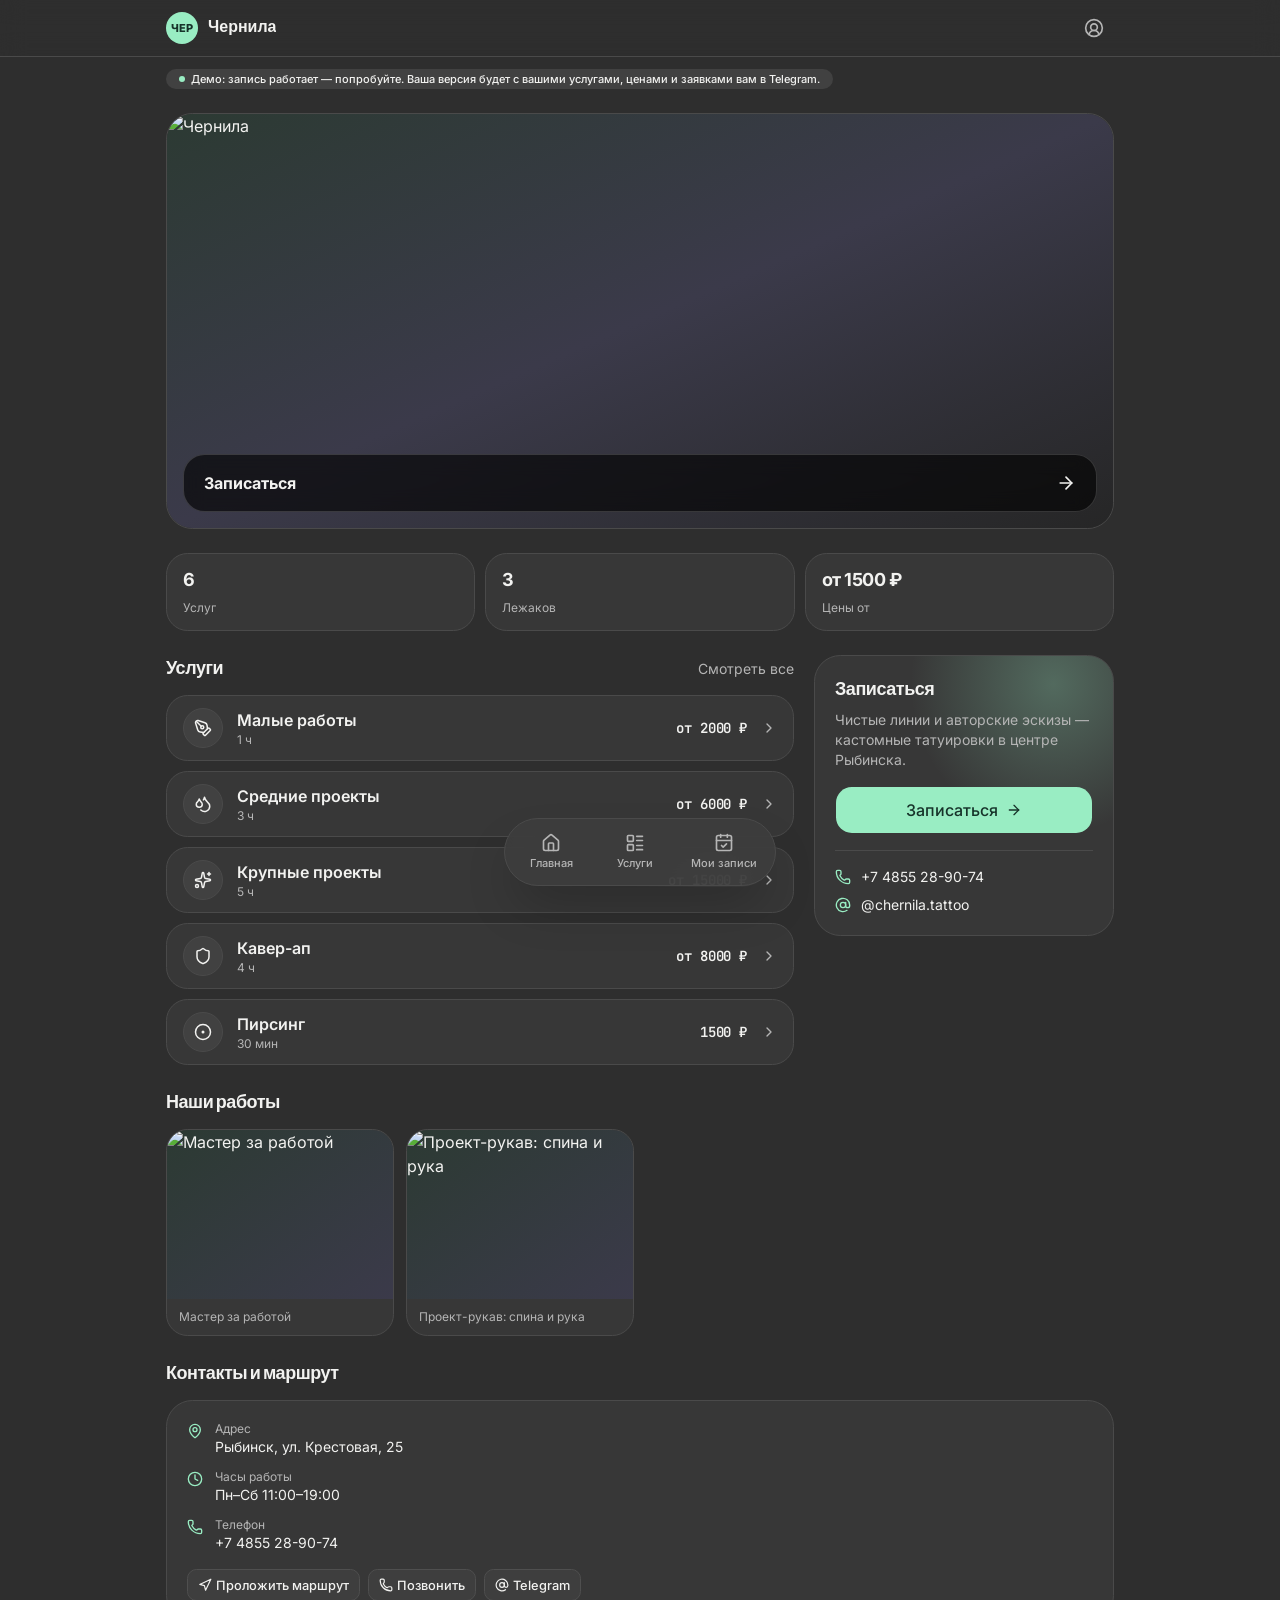
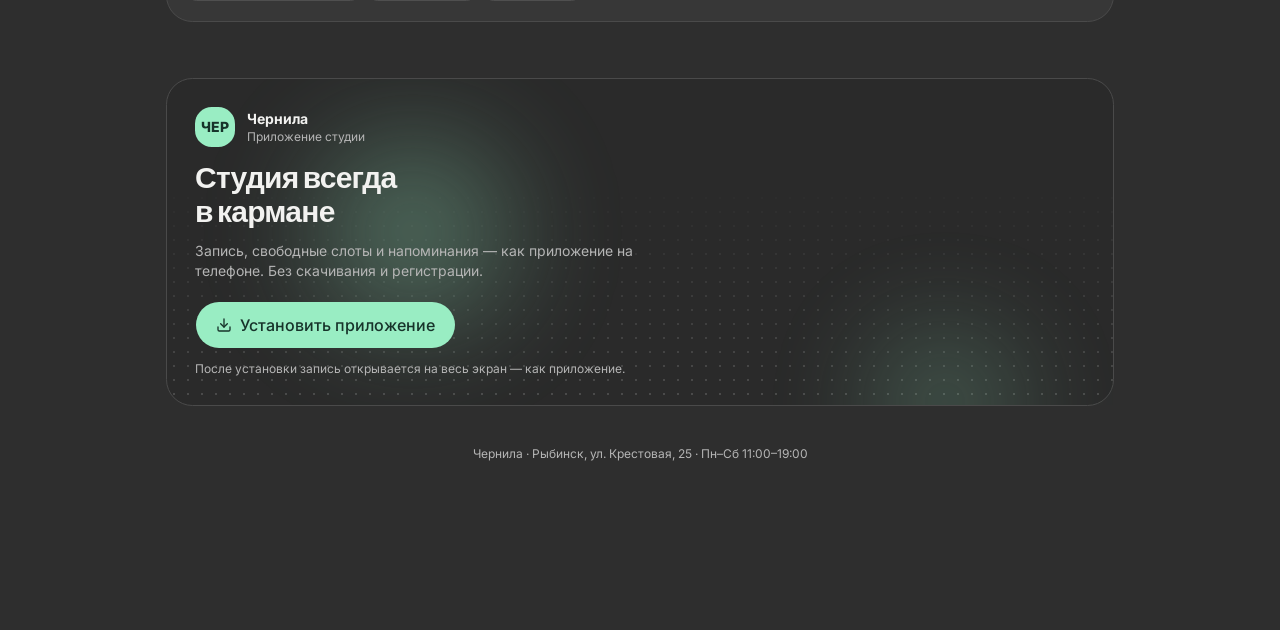
==== index.html @ a7004056 "og: превью ссылки в Telegram" ====
<!doctype html>
<html lang="ru" class="dark">
  <head>
    <meta charset="UTF-8" />
    <meta name="viewport" content="width=device-width, initial-scale=1.0, viewport-fit=cover" />
    <meta name="theme-color" content="#2e2e2e" />
    <meta name="description" content="Онлайн-запись в тату-студию «Чернила» — услуги, цены и свободные слоты прямо с телефона." />
    <title>Тату-студия «Чернила» — Рыбинск · Онлайн-запись</title>
    <meta property="og:type" content="website" />
    <meta property="og:site_name" content="Чернила — тату-студия" />
    <meta property="og:title" content="Чернила — тату-студия в Рыбинске" />
    <meta property="og:description" content="Онлайн-запись прямо с телефона: услуги, цены и свободные слоты." />
    <meta property="og:image" content="https://biber78788-byte.github.io/demo-chernila/og.jpg" />
    <meta property="og:image:width" content="1200" />
    <meta property="og:image:height" content="630" />
    <meta property="og:url" content="https://biber78788-byte.github.io/demo-chernila/" />
    <meta name="twitter:card" content="summary_large_image" />

    <link rel="icon" type="image/png" href="./icon-512.png" />
    <link rel="apple-touch-icon" href="./icon-512.png" />
    <link rel="preconnect" href="https://fonts.googleapis.com" />
    <link rel="preconnect" href="https://fonts.gstatic.com" crossorigin />
    <link
      href="https://fonts.googleapis.com/css2?family=Inter:wght@400;500;600;700;800&family=JetBrains+Mono:wght@500;600&display=swap"
      rel="stylesheet"
    />
    <script type="module" crossorigin src="./assets/index-Bdhyyqe6.js"></script>
    <link rel="stylesheet" crossorigin href="./assets/index-CL0KjrRQ.css">
  <link rel="manifest" href="./manifest.webmanifest"></head>
  <body>
    <div id="root"></div>
  </body>
</html>
---- assets/index-CL0KjrRQ.css ----
@layer properties{@supports (((-webkit-hyphens:none)) and (not (margin-trim:inline))) or ((-moz-orient:inline) and (not (color:rgb(from red r g b)))){:root,:host{--shimmer-angle:20deg}*,:before,:after,::backdrop{--tw-translate-x:0;--tw-translate-y:0;--tw-translate-z:0;--tw-rotate-x:initial;--tw-rotate-y:initial;--tw-rotate-z:initial;--tw-skew-x:initial;--tw-skew-y:initial;--tw-border-style:solid;--tw-gradient-position:initial;--tw-gradient-from:#0000;--tw-gradient-via:#0000;--tw-gradient-to:#0000;--tw-gradient-stops:initial;--tw-gradient-via-stops:initial;--tw-gradient-from-position:0%;--tw-gradient-via-position:50%;--tw-gradient-to-position:100%;--tw-leading:initial;--tw-font-weight:initial;--tw-tracking:initial;--tw-shadow:0 0 #0000;--tw-shadow-color:initial;--tw-shadow-alpha:100%;--tw-inset-shadow:0 0 #0000;--tw-inset-shadow-color:initial;--tw-inset-shadow-alpha:100%;--tw-ring-color:initial;--tw-ring-shadow:0 0 #0000;--tw-inset-ring-color:initial;--tw-inset-ring-shadow:0 0 #0000;--tw-ring-inset:initial;--tw-ring-offset-width:0px;--tw-ring-offset-color:#fff;--tw-ring-offset-shadow:0 0 #0000;--tw-outline-style:solid;--tw-backdrop-blur:initial;--tw-backdrop-brightness:initial;--tw-backdrop-contrast:initial;--tw-backdrop-grayscale:initial;--tw-backdrop-hue-rotate:initial;--tw-backdrop-invert:initial;--tw-backdrop-opacity:initial;--tw-backdrop-saturate:initial;--tw-backdrop-sepia:initial;--tw-duration:initial;--tw-ease:initial;--tw-content:"";--tw-blur:initial;--tw-brightness:initial;--tw-contrast:initial;--tw-grayscale:initial;--tw-hue-rotate:initial;--tw-invert:initial;--tw-opacity:initial;--tw-saturate:initial;--tw-sepia:initial;--tw-drop-shadow:initial;--tw-drop-shadow-color:initial;--tw-drop-shadow-alpha:100%;--tw-drop-shadow-size:initial;--tw-animation-delay:0s;--tw-animation-direction:normal;--tw-animation-duration:initial;--tw-animation-fill-mode:none;--tw-animation-iteration-count:1;--tw-enter-blur:0;--tw-enter-opacity:1;--tw-enter-rotate:0;--tw-enter-scale:1;--tw-enter-translate-x:0;--tw-enter-translate-y:0;--tw-exit-blur:0;--tw-exit-opacity:1;--tw-exit-rotate:0;--tw-exit-scale:1;--tw-exit-translate-x:0;--tw-exit-translate-y:0;--scroll-fade-t:0px;--scroll-fade-b:0px;--scroll-fade-s:0px;--scroll-fade-e:0px;--scroll-fade-mask:initial;--shimmer-image:initial;--shimmer-text-fill:initial}}}@layer theme{:root,:host{--font-mono:"JetBrains Mono", ui-monospace, "Cascadia Mono", monospace;--color-emerald-400:oklch(76.5% .177 163.223);--color-emerald-500:oklch(69.6% .17 162.48);--color-black:#000;--spacing:.25rem;--container-xs:20rem;--container-sm:24rem;--text-xs:.75rem;--text-xs--line-height:calc(1 / .75);--text-sm:.875rem;--text-sm--line-height:calc(1.25 / .875);--text-base:1rem;--text-base--line-height: 1.5 ;--text-lg:1.125rem;--text-lg--line-height:calc(1.75 / 1.125);--text-2xl:1.5rem;--text-2xl--line-height:calc(2 / 1.5);--text-3xl:1.875rem;--text-3xl--line-height: 1.2 ;--font-weight-medium:500;--font-weight-semibold:600;--font-weight-bold:700;--font-weight-extrabold:800;--tracking-tight:-.025em;--leading-snug:1.375;--radius-md:calc(var(--radius) * .8);--animate-spin:spin 1s linear infinite;--animate-pulse:pulse 2s cubic-bezier(.4, 0, .6, 1) infinite;--blur-xs:4px;--blur-md:12px;--blur-xl:24px;--default-transition-duration:.15s;--default-transition-timing-function:cubic-bezier(.4, 0, .2, 1);--default-font-family:"Inter Variable", ui-sans-serif, system-ui, -apple-system, sans-serif;--default-mono-font-family:"JetBrains Mono", ui-monospace, "Cascadia Mono", monospace;--color-popover:var(--popover)}}@layer base{*,:after,:before,::backdrop{box-sizing:border-box;border:0 solid;margin:0;padding:0}::file-selector-button{box-sizing:border-box;border:0 solid;margin:0;padding:0}html,:host{-webkit-text-size-adjust:100%;tab-size:4;line-height:1.5;font-family:var(--default-font-family,-apple-system, BlinkMacSystemFont, "Segoe UI", Roboto, "Helvetica Neue", "Noto Sans", Arial, sans-serif, "Apple Color Emoji", "Segoe UI Emoji", "Segoe UI Symbol", "Noto Color Emoji");font-feature-settings:var(--default-font-feature-settings,normal);font-variation-settings:var(--default-font-variation-settings,normal);-webkit-tap-highlight-color:transparent}hr{height:0;color:inherit;border-top-width:1px}abbr:where([title]){-webkit-text-decoration:underline dotted;text-decoration:underline dotted}h1,h2,h3,h4,h5,h6{font-size:inherit;font-weight:inherit}a{color:inherit;-webkit-text-decoration:inherit;text-decoration:inherit}b,strong{font-weight:bolder}code,kbd,samp,pre{font-family:var(--default-mono-font-family,ui-monospace, SFMono-Regular, Menlo, Monaco, Consolas, "Liberation Mono", "Courier New", monospace);font-feature-settings:var(--default-mono-font-feature-settings,normal);font-variation-settings:var(--default-mono-font-variation-settings,normal);font-size:1em}small{font-size:80%}sub,sup{vertical-align:baseline;font-size:75%;line-height:0;position:relative}sub{bottom:-.25em}sup{top:-.5em}table{text-indent:0;border-color:inherit;border-collapse:collapse}:-moz-focusring:where(:not(iframe)){outline:auto}progress{vertical-align:baseline}summary{display:list-item}ol,ul,menu{list-style:none}img,svg,video,canvas,audio,iframe,embed,object{vertical-align:middle;display:block}img,video{max-width:100%;height:auto}button,input,select,optgroup,textarea{font:inherit;font-feature-settings:inherit;font-variation-settings:inherit;letter-spacing:inherit;color:inherit;opacity:1;background-color:#0000;border-radius:0}::file-selector-button{font:inherit;font-feature-settings:inherit;font-variation-settings:inherit;letter-spacing:inherit;color:inherit;opacity:1;background-color:#0000;border-radius:0}:where(select:is([multiple],[size])) optgroup{font-weight:bolder}:where(select:is([multiple],[size])) optgroup option{padding-inline-start:20px}::file-selector-button{margin-inline-end:4px}::placeholder{opacity:1}@supports (not ((-webkit-appearance:-apple-pay-button))) or (contain-intrinsic-size:1px){::placeholder{color:currentColor}@supports (color:color-mix(in lab,red,red)){::placeholder{color:color-mix(in oklab,currentcolor 50%,transparent)}}}textarea{resize:vertical}::-webkit-search-decoration{-webkit-appearance:none}::-webkit-date-and-time-value{min-height:1lh;text-align:inherit}::-webkit-datetime-edit{display:inline-flex}::-webkit-datetime-edit-fields-wrapper{padding:0}::-webkit-datetime-edit{padding-block:0}::-webkit-datetime-edit-year-field{padding-block:0}::-webkit-datetime-edit-month-field{padding-block:0}::-webkit-datetime-edit-day-field{padding-block:0}::-webkit-datetime-edit-hour-field{padding-block:0}::-webkit-datetime-edit-minute-field{padding-block:0}::-webkit-datetime-edit-second-field{padding-block:0}::-webkit-datetime-edit-millisecond-field{padding-block:0}::-webkit-datetime-edit-meridiem-field{padding-block:0}::-webkit-calendar-picker-indicator{line-height:1}:-moz-ui-invalid{box-shadow:none}button,input:where([type=button],[type=reset],[type=submit]){appearance:button}::file-selector-button{appearance:button}::-webkit-inner-spin-button{height:auto}::-webkit-outer-spin-button{height:auto}[hidden]:where(:not([hidden=until-found])){display:none!important}*{border-color:var(--border);outline-color:var(--ring)}@supports (color:color-mix(in lab,red,red)){*{outline-color:color-mix(in oklab,var(--ring) 50%,transparent)}}html{color-scheme:dark;scroll-behavior:smooth;font-family:Inter Variable,ui-sans-serif,system-ui,-apple-system,sans-serif}body{background-color:var(--background);color:var(--foreground);-webkit-font-smoothing:antialiased;-moz-osx-font-smoothing:grayscale}h1,h2,h3{font-family:Bebas Neue,Arial Narrow,sans-serif}::selection{background:var(--primary)}@supports (color:color-mix(in lab,red,red)){::selection{background:color-mix(in oklab,var(--primary) 45%,transparent)}}}@layer components;@layer utilities{.\@container\/card-header{container:card-header/inline-size}.pointer-events-auto{pointer-events:auto}.pointer-events-none{pointer-events:none}.sr-only{clip-path:inset(50%);white-space:nowrap;border-width:0;width:1px;height:1px;margin:-1px;padding:0;position:absolute;overflow:hidden}.absolute{position:absolute}.fixed{position:fixed}.relative{position:relative}.sticky{position:sticky}.inset-0{inset:0}.inset-x-0{inset-inline:0}.inset-x-4{inset-inline:calc(var(--spacing) * 4)}.top-0{top:0}.top-1\/2{top:50%}.top-2{top:calc(var(--spacing) * 2)}.right-2{right:calc(var(--spacing) * 2)}.bottom-0{bottom:0}.bottom-4{bottom:calc(var(--spacing) * 4)}.left-1\/2{left:50%}.isolate{isolation:isolate}.z-10{z-index:10}.z-40{z-index:40}.z-50{z-index:50}.col-span-2{grid-column:span 2/span 2}.col-start-2{grid-column-start:2}.row-span-2{grid-row:span 2/span 2}.row-start-1{grid-row-start:1}.m-\(--drawer-inset\,0px\){margin:var(--drawer-inset,0px)}.-mx-1{margin-inline:calc(var(--spacing) * -1)}.-mx-4{margin-inline:calc(var(--spacing) * -4)}.mx-auto{margin-inline:auto}.my-1{margin-block:var(--spacing)}.mt-0\.5{margin-top:calc(var(--spacing) * .5)}.mt-1{margin-top:var(--spacing)}.mt-1\.5{margin-top:calc(var(--spacing) * 1.5)}.mt-2{margin-top:calc(var(--spacing) * 2)}.mt-2\.5{margin-top:calc(var(--spacing) * 2.5)}.mt-3{margin-top:calc(var(--spacing) * 3)}.mt-4{margin-top:calc(var(--spacing) * 4)}.mt-5{margin-top:calc(var(--spacing) * 5)}.mt-8{margin-top:calc(var(--spacing) * 8)}.mt-auto{margin-top:auto}.-mb-4{margin-bottom:calc(var(--spacing) * -4)}.mb-3{margin-bottom:calc(var(--spacing) * 3)}.mb-4{margin-bottom:calc(var(--spacing) * 4)}.mb-5{margin-bottom:calc(var(--spacing) * 5)}.block{display:block}.flex{display:flex}.grid{display:grid}.hidden{display:none}.inline-flex{display:inline-flex}.table{display:table}.field-sizing-content{field-sizing:content}.aspect-\[4\/3\]{aspect-ratio:4/3}.aspect-\[16\/10\]{aspect-ratio:16/10}.size-1\.5{width:calc(var(--spacing) * 1.5);height:calc(var(--spacing) * 1.5)}.size-3{width:calc(var(--spacing) * 3);height:calc(var(--spacing) * 3)}.size-3\.5{width:calc(var(--spacing) * 3.5);height:calc(var(--spacing) * 3.5)}.size-4{width:calc(var(--spacing) * 4);height:calc(var(--spacing) * 4)}.size-4\.5{width:calc(var(--spacing) * 4.5);height:calc(var(--spacing) * 4.5)}.size-5{width:calc(var(--spacing) * 5);height:calc(var(--spacing) * 5)}.size-6{width:calc(var(--spacing) * 6);height:calc(var(--spacing) * 6)}.size-8{width:calc(var(--spacing) * 8);height:calc(var(--spacing) * 8)}.size-10{width:calc(var(--spacing) * 10);height:calc(var(--spacing) * 10)}.size-12{width:calc(var(--spacing) * 12);height:calc(var(--spacing) * 12)}.size-14{width:calc(var(--spacing) * 14);height:calc(var(--spacing) * 14)}.h-\(--drawer-content-height\){height:var(--drawer-content-height)}.h-1{height:var(--spacing)}.h-3\.5{height:calc(var(--spacing) * 3.5)}.h-5{height:calc(var(--spacing) * 5)}.h-6{height:calc(var(--spacing) * 6)}.h-8{height:calc(var(--spacing) * 8)}.h-10{height:calc(var(--spacing) * 10)}.h-12{height:calc(var(--spacing) * 12)}.h-14{height:calc(var(--spacing) * 14)}.h-16{height:calc(var(--spacing) * 16)}.h-24{height:calc(var(--spacing) * 24)}.h-40{height:calc(var(--spacing) * 40)}.h-\[calc\(100\%-1px\)\]{height:calc(100% - 1px)}.h-auto{height:auto}.h-px{height:1px}.max-h-\(--available-height\){max-height:var(--available-height)}.max-h-\(--drawer-content-max-height\,none\){max-height:var(--drawer-content-max-height,none)}.min-h-0{min-height:0}.min-h-16{min-height:calc(var(--spacing) * 16)}.min-h-dvh{min-height:100dvh}.w-\(--anchor-width\){width:var(--anchor-width)}.w-\(--drawer-content-width\,auto\){width:var(--drawer-content-width,auto)}.w-3\/4{width:75%}.w-28{width:calc(var(--spacing) * 28)}.w-fit{width:fit-content}.w-full{width:100%}.max-w-\[560px\]{max-width:560px}.max-w-\[980px\]{max-width:980px}.max-w-\[calc\(100\%-2rem\)\]{max-width:calc(100% - 2rem)}.max-w-sm{max-width:var(--container-sm)}.max-w-xs{max-width:var(--container-xs)}.min-w-0{min-width:0}.min-w-14{min-width:calc(var(--spacing) * 14)}.min-w-20{min-width:calc(var(--spacing) * 20)}.min-w-36{min-width:calc(var(--spacing) * 36)}.min-w-40{min-width:calc(var(--spacing) * 40)}.flex-1{flex:1}.shrink-0{flex-shrink:0}.origin-\(--transform-origin\){transform-origin:var(--transform-origin)}.-translate-x-1\/2{--tw-translate-x: -50% ;translate:var(--tw-translate-x) var(--tw-translate-y)}.-translate-y-1\/2{--tw-translate-y: -50% ;translate:var(--tw-translate-x) var(--tw-translate-y)}.transform-\[translate3d\(var\(--translate-x\,0px\)\,var\(--translate-y\,0px\)\,0\)_scale\(var\(--stack-scale\)\)\]{transform:translate3d(var(--translate-x,0px),var(--translate-y,0px),0) scale(var(--stack-scale))}.animate-pulse{animation:var(--animate-pulse)}.animate-spin{animation:var(--animate-spin)}.cursor-default{cursor:default}.cursor-grab{cursor:grab}.cursor-not-allowed{cursor:not-allowed}.cursor-pointer{cursor:pointer}.scroll-my-1{scroll-margin-block:var(--spacing)}.\[scrollbar-width\:none\]{scrollbar-width:none}.auto-rows-min{grid-auto-rows:min-content}.grid-cols-2{grid-template-columns:repeat(2,minmax(0,1fr))}.grid-cols-3{grid-template-columns:repeat(3,minmax(0,1fr))}.grid-cols-4{grid-template-columns:repeat(4,minmax(0,1fr))}.flex-col{flex-direction:column}.flex-col-reverse{flex-direction:column-reverse}.flex-wrap{flex-wrap:wrap}.place-items-center{place-items:center}.items-center{align-items:center}.items-start{align-items:flex-start}.justify-between{justify-content:space-between}.justify-center{justify-content:center}.justify-start{justify-content:flex-start}.gap-\(--card-spacing\){gap:var(--card-spacing)}.gap-0\.5{gap:calc(var(--spacing) * .5)}.gap-1{gap:var(--spacing)}.gap-1\.5{gap:calc(var(--spacing) * 1.5)}.gap-2{gap:calc(var(--spacing) * 2)}.gap-2\.5{gap:calc(var(--spacing) * 2.5)}.gap-3{gap:calc(var(--spacing) * 3)}.gap-3\.5{gap:calc(var(--spacing) * 3.5)}.gap-4{gap:calc(var(--spacing) * 4)}.gap-5{gap:calc(var(--spacing) * 5)}.gap-6{gap:calc(var(--spacing) * 6)}.self-start{align-self:flex-start}.justify-self-end{justify-self:flex-end}.truncate{text-overflow:ellipsis;white-space:nowrap;overflow:hidden}.overflow-hidden{overflow:hidden}.overflow-x-auto{overflow-x:auto}.overflow-x-hidden{overflow-x:hidden}.overflow-y-auto{overflow-y:auto}.overscroll-contain{overscroll-behavior:contain}.rounded-2xl{border-radius:calc(var(--radius) * 1.8)}.rounded-3xl{border-radius:calc(var(--radius) * 2.2)}.rounded-4xl{border-radius:calc(var(--radius) * 2.6)}.rounded-\[inherit\]{border-radius:inherit}.rounded-\[min\(var\(--radius-md\)\,10px\)\]{border-radius:min(var(--radius-md),10px)}.rounded-\[min\(var\(--radius-md\)\,12px\)\]{border-radius:min(var(--radius-md),12px)}.rounded-full{border-radius:3.40282e38px}.rounded-lg{border-radius:var(--radius)}.rounded-md{border-radius:calc(var(--radius) * .8)}.rounded-none{border-radius:0}.rounded-xl{border-radius:calc(var(--radius) * 1.4)}.rounded-t-xl{border-top-left-radius:calc(var(--radius) * 1.4);border-top-right-radius:calc(var(--radius) * 1.4)}.rounded-b-xl{border-bottom-right-radius:calc(var(--radius) * 1.4);border-bottom-left-radius:calc(var(--radius) * 1.4)}.border{border-style:var(--tw-border-style);border-width:1px}.border-t{border-top-style:var(--tw-border-style);border-top-width:1px}.border-b{border-bottom-style:var(--tw-border-style);border-bottom-width:1px}.border-dashed{--tw-border-style:dashed;border-style:dashed}.border-border{border-color:var(--border)}.border-input{border-color:var(--input)}.border-primary,.border-primary\/30{border-color:var(--primary)}@supports (color:color-mix(in lab,red,red)){.border-primary\/30{border-color:color-mix(in oklab,var(--primary) 30%,transparent)}}.border-transparent{border-color:#0000}.bg-\[\#2a2a2a\]{background-color:#2a2a2a}.bg-background,.bg-background\/85{background-color:var(--background)}@supports (color:color-mix(in lab,red,red)){.bg-background\/85{background-color:color-mix(in oklab,var(--background) 85%,transparent)}}.bg-black\/10{background-color:#0000001a}@supports (color:color-mix(in lab,red,red)){.bg-black\/10{background-color:color-mix(in oklab,var(--color-black) 10%,transparent)}}.bg-border{background-color:var(--border)}.bg-card{background-color:var(--card)}.bg-destructive\/10{background-color:var(--destructive)}@supports (color:color-mix(in lab,red,red)){.bg-destructive\/10{background-color:color-mix(in oklab,var(--destructive) 10%,transparent)}}.bg-destructive\/15{background-color:var(--destructive)}@supports (color:color-mix(in lab,red,red)){.bg-destructive\/15{background-color:color-mix(in oklab,var(--destructive) 15%,transparent)}}.bg-emerald-500\/15{background-color:#00bb7f26}@supports (color:color-mix(in lab,red,red)){.bg-emerald-500\/15{background-color:color-mix(in oklab,var(--color-emerald-500) 15%,transparent)}}.bg-muted,.bg-muted\/50{background-color:var(--muted)}@supports (color:color-mix(in lab,red,red)){.bg-muted\/50{background-color:color-mix(in oklab,var(--muted) 50%,transparent)}}.bg-popover,.bg-popover\/90{background-color:var(--popover)}@supports (color:color-mix(in lab,red,red)){.bg-popover\/90{background-color:color-mix(in oklab,var(--popover) 90%,transparent)}}.bg-primary,.bg-primary\/10{background-color:var(--primary)}@supports (color:color-mix(in lab,red,red)){.bg-primary\/10{background-color:color-mix(in oklab,var(--primary) 10%,transparent)}}.bg-primary\/15{background-color:var(--primary)}@supports (color:color-mix(in lab,red,red)){.bg-primary\/15{background-color:color-mix(in oklab,var(--primary) 15%,transparent)}}.bg-secondary{background-color:var(--secondary)}.bg-transparent{background-color:#0000}.bg-gradient-to-br{--tw-gradient-position:to bottom right in oklab;background-image:linear-gradient(var(--tw-gradient-stops))}.from-\[\#2c3a33\]{--tw-gradient-from:#2c3a33;--tw-gradient-stops:var(--tw-gradient-via-stops,var(--tw-gradient-position), var(--tw-gradient-from) var(--tw-gradient-from-position), var(--tw-gradient-to) var(--tw-gradient-to-position))}.via-\[\#3b3a4a\]{--tw-gradient-via:#3b3a4a;--tw-gradient-via-stops:var(--tw-gradient-position), var(--tw-gradient-from) var(--tw-gradient-from-position), var(--tw-gradient-via) var(--tw-gradient-via-position), var(--tw-gradient-to) var(--tw-gradient-to-position);--tw-gradient-stops:var(--tw-gradient-via-stops)}.to-\[\#3b3a4a\]{--tw-gradient-to:#3b3a4a;--tw-gradient-stops:var(--tw-gradient-via-stops,var(--tw-gradient-position), var(--tw-gradient-from) var(--tw-gradient-from-position), var(--tw-gradient-to) var(--tw-gradient-to-position))}.to-\[\#262626\]{--tw-gradient-to:#262626;--tw-gradient-stops:var(--tw-gradient-via-stops,var(--tw-gradient-position), var(--tw-gradient-from) var(--tw-gradient-from-position), var(--tw-gradient-to) var(--tw-gradient-to-position))}.bg-clip-padding{background-clip:padding-box}.object-cover{object-fit:cover}.p-\(--card-spacing\){padding:var(--card-spacing)}.p-1{padding:var(--spacing)}.p-1\.5{padding:calc(var(--spacing) * 1.5)}.p-3{padding:calc(var(--spacing) * 3)}.p-4{padding:calc(var(--spacing) * 4)}.p-5{padding:calc(var(--spacing) * 5)}.p-6{padding:calc(var(--spacing) * 6)}.p-8{padding:calc(var(--spacing) * 8)}.p-\[3px\]{padding:3px}.px-\(--card-spacing\){padding-inline:var(--card-spacing)}.px-1\.5{padding-inline:calc(var(--spacing) * 1.5)}.px-2{padding-inline:calc(var(--spacing) * 2)}.px-2\.5{padding-inline:calc(var(--spacing) * 2.5)}.px-3{padding-inline:calc(var(--spacing) * 3)}.px-4{padding-inline:calc(var(--spacing) * 4)}.px-5{padding-inline:calc(var(--spacing) * 5)}.py-\(--card-spacing\){padding-block:var(--card-spacing)}.py-0\.5{padding-block:calc(var(--spacing) * .5)}.py-1{padding-block:var(--spacing)}.py-1\.5{padding-block:calc(var(--spacing) * 1.5)}.py-2{padding-block:calc(var(--spacing) * 2)}.py-2\.5{padding-block:calc(var(--spacing) * 2.5)}.py-3{padding-block:calc(var(--spacing) * 3)}.py-4{padding-block:calc(var(--spacing) * 4)}.py-8{padding-block:calc(var(--spacing) * 8)}.py-24{padding-block:calc(var(--spacing) * 24)}.pt-0{padding-top:0}.pt-1{padding-top:var(--spacing)}.pt-2{padding-top:calc(var(--spacing) * 2)}.pt-3{padding-top:calc(var(--spacing) * 3)}.pt-4{padding-top:calc(var(--spacing) * 4)}.pr-2{padding-right:calc(var(--spacing) * 2)}.pr-8{padding-right:calc(var(--spacing) * 8)}.pb-0{padding-bottom:0}.pb-1{padding-bottom:var(--spacing)}.pb-2{padding-bottom:calc(var(--spacing) * 2)}.pb-40{padding-bottom:calc(var(--spacing) * 40)}.pb-\[max\(1rem\,env\(safe-area-inset-bottom\)\)\]{padding-bottom:max(1rem,env(safe-area-inset-bottom))}.pl-1\.5{padding-left:calc(var(--spacing) * 1.5)}.pl-2\.5{padding-left:calc(var(--spacing) * 2.5)}.text-center{text-align:center}.text-left{text-align:left}.text-right{text-align:right}.font-heading{font-family:Bebas Neue,Arial Narrow,sans-serif}.text-2xl{font-size:var(--text-2xl);line-height:var(--tw-leading,var(--text-2xl--line-height))}.text-3xl{font-size:var(--text-3xl);line-height:var(--tw-leading,var(--text-3xl--line-height))}.text-base{font-size:var(--text-base);line-height:var(--tw-leading,var(--text-base--line-height))}.text-lg{font-size:var(--text-lg);line-height:var(--tw-leading,var(--text-lg--line-height))}.text-sm{font-size:var(--text-sm);line-height:var(--tw-leading,var(--text-sm--line-height))}.text-xs{font-size:var(--text-xs);line-height:var(--tw-leading,var(--text-xs--line-height))}.text-\[0\.8rem\]{font-size:.8rem}.text-\[11px\]{font-size:11px}.leading-\[1\.12\]{--tw-leading:1.12;line-height:1.12}.leading-none{--tw-leading:1;line-height:1}.leading-snug{--tw-leading:var(--leading-snug);line-height:var(--leading-snug)}.font-bold{--tw-font-weight:var(--font-weight-bold);font-weight:var(--font-weight-bold)}.font-extrabold{--tw-font-weight:var(--font-weight-extrabold);font-weight:var(--font-weight-extrabold)}.font-medium{--tw-font-weight:var(--font-weight-medium);font-weight:var(--font-weight-medium)}.font-semibold{--tw-font-weight:var(--font-weight-semibold);font-weight:var(--font-weight-semibold)}.tracking-tight{--tw-tracking:var(--tracking-tight);letter-spacing:var(--tracking-tight)}.text-balance{text-wrap:balance}.whitespace-nowrap{white-space:nowrap}.text-card-foreground{color:var(--card-foreground)}.text-destructive{color:var(--destructive)}.text-emerald-400{color:var(--color-emerald-400)}.text-foreground,.text-foreground\/60{color:var(--foreground)}@supports (color:color-mix(in lab,red,red)){.text-foreground\/60{color:color-mix(in oklab,var(--foreground) 60%,transparent)}}.text-muted-foreground{color:var(--muted-foreground)}.text-popover-foreground{color:var(--popover-foreground)}.text-primary{color:var(--primary)}.text-primary-foreground{color:var(--primary-foreground)}.text-secondary-foreground{color:var(--secondary-foreground)}.line-through{text-decoration-line:line-through}.underline-offset-4{text-underline-offset:4px}.opacity-50{opacity:.5}.opacity-80{opacity:.8}.opacity-\[max\(var\(--drawer-overlay-min-opacity\,0\)\,calc\(1-var\(--drawer-swipe-progress\)\)\)\]{opacity:max(var(--drawer-overlay-min-opacity,0),calc(1 - var(--drawer-swipe-progress)))}.shadow-2xl{--tw-shadow:0 25px 50px -12px var(--tw-shadow-color,#00000040);box-shadow:var(--tw-inset-shadow),var(--tw-inset-ring-shadow),var(--tw-ring-offset-shadow),var(--tw-ring-shadow),var(--tw-shadow)}.shadow-md{--tw-shadow:0 4px 6px -1px var(--tw-shadow-color,#0000001a), 0 2px 4px -2px var(--tw-shadow-color,#0000001a);box-shadow:var(--tw-inset-shadow),var(--tw-inset-ring-shadow),var(--tw-ring-offset-shadow),var(--tw-ring-shadow),var(--tw-shadow)}.ring-0{--tw-ring-shadow:var(--tw-ring-inset,) 0 0 0 calc(0px + var(--tw-ring-offset-width)) var(--tw-ring-color,currentcolor);box-shadow:var(--tw-inset-shadow),var(--tw-inset-ring-shadow),var(--tw-ring-offset-shadow),var(--tw-ring-shadow),var(--tw-shadow)}.ring-1{--tw-ring-shadow:var(--tw-ring-inset,) 0 0 0 calc(1px + var(--tw-ring-offset-width)) var(--tw-ring-color,currentcolor);box-shadow:var(--tw-inset-shadow),var(--tw-inset-ring-shadow),var(--tw-ring-offset-shadow),var(--tw-ring-shadow),var(--tw-shadow)}.ring-foreground\/10{--tw-ring-color:var(--foreground)}@supports (color:color-mix(in lab,red,red)){.ring-foreground\/10{--tw-ring-color:color-mix(in oklab, var(--foreground) 10%, transparent)}}.outline-hidden{--tw-outline-style:none;outline-style:none}@media(forced-colors:active){.outline-hidden{outline-offset:2px;outline:2px solid #0000}}.outline{outline-style:var(--tw-outline-style);outline-width:1px}.backdrop-blur-md{--tw-backdrop-blur:blur(var(--blur-md));-webkit-backdrop-filter:var(--tw-backdrop-blur,) var(--tw-backdrop-brightness,) var(--tw-backdrop-contrast,) var(--tw-backdrop-grayscale,) var(--tw-backdrop-hue-rotate,) var(--tw-backdrop-invert,) var(--tw-backdrop-opacity,) var(--tw-backdrop-saturate,) var(--tw-backdrop-sepia,);backdrop-filter:var(--tw-backdrop-blur,) var(--tw-backdrop-brightness,) var(--tw-backdrop-contrast,) var(--tw-backdrop-grayscale,) var(--tw-backdrop-hue-rotate,) var(--tw-backdrop-invert,) var(--tw-backdrop-opacity,) var(--tw-backdrop-saturate,) var(--tw-backdrop-sepia,)}.backdrop-blur-xl{--tw-backdrop-blur:blur(var(--blur-xl));-webkit-backdrop-filter:var(--tw-backdrop-blur,) var(--tw-backdrop-brightness,) var(--tw-backdrop-contrast,) var(--tw-backdrop-grayscale,) var(--tw-backdrop-hue-rotate,) var(--tw-backdrop-invert,) var(--tw-backdrop-opacity,) var(--tw-backdrop-saturate,) var(--tw-backdrop-sepia,);backdrop-filter:var(--tw-backdrop-blur,) var(--tw-backdrop-brightness,) var(--tw-backdrop-contrast,) var(--tw-backdrop-grayscale,) var(--tw-backdrop-hue-rotate,) var(--tw-backdrop-invert,) var(--tw-backdrop-opacity,) var(--tw-backdrop-saturate,) var(--tw-backdrop-sepia,)}.transition-\[transform\,height\,opacity\,filter\]{transition-property:transform,height,opacity,filter;transition-timing-function:var(--tw-ease,var(--default-transition-timing-function));transition-duration:var(--tw-duration,var(--default-transition-duration))}.transition-all{transition-property:all;transition-timing-function:var(--tw-ease,var(--default-transition-timing-function));transition-duration:var(--tw-duration,var(--default-transition-duration))}.transition-colors{transition-property:color,background-color,border-color,outline-color,text-decoration-color,fill,stroke,--tw-gradient-from,--tw-gradient-via,--tw-gradient-to;transition-timing-function:var(--tw-ease,var(--default-transition-timing-function));transition-duration:var(--tw-duration,var(--default-transition-duration))}.transition-opacity{transition-property:opacity;transition-timing-function:var(--tw-ease,var(--default-transition-timing-function));transition-duration:var(--tw-duration,var(--default-transition-duration))}.transition-transform{transition-property:transform,translate,scale,rotate;transition-timing-function:var(--tw-ease,var(--default-transition-timing-function));transition-duration:var(--tw-duration,var(--default-transition-duration))}.duration-100{--tw-duration:.1s;transition-duration:.1s}.duration-200{--tw-duration:.2s;transition-duration:.2s}.duration-300{--tw-duration:.3s;transition-duration:.3s}.duration-450{--tw-duration:.45s;transition-duration:.45s}.ease-\[cubic-bezier\(0\.22\,1\,0\.36\,1\)\]{--tw-ease:cubic-bezier(.22,1,.36,1);transition-timing-function:cubic-bezier(.22,1,.36,1)}.ease-\[cubic-bezier\(0\.32\,0\.72\,0\,1\)\]{--tw-ease:cubic-bezier(.32,.72,0,1);transition-timing-function:cubic-bezier(.32,.72,0,1)}.ease-\[cubic-bezier\(0\.45\,1\.005\,0\,1\.005\)\]{--tw-ease:cubic-bezier(.45,1.005,0,1.005);transition-timing-function:cubic-bezier(.45,1.005,0,1.005)}.will-change-transform{will-change:transform}.outline-none{--tw-outline-style:none;outline-style:none}.select-none{-webkit-user-select:none;user-select:none}.select-text{-webkit-user-select:text;user-select:text}.\[--bleed\:3rem\]{--bleed:3rem}.\[--card-spacing\:--spacing\(4\)\]{--card-spacing:calc(var(--spacing) * 4)}.\[--drawer-content-height\:var\(--drawer-height\,auto\)\]{--drawer-content-height:var(--drawer-height,auto)}.\[--peek\:1rem\]{--peek:1rem}.\[--stack-height\:var\(--drawer-frontmost-height\,var\(--drawer-height\,0px\)\)\]{--stack-height:var(--drawer-frontmost-height,var(--drawer-height,0px))}.\[--stack-peek-offset\:max\(0px\,calc\(\(var\(--nested-drawers\)-var\(--stack-progress\)\)\*var\(--peek\)\)\)\]{--stack-peek-offset:max(0px, calc((var(--nested-drawers) - var(--stack-progress)) * var(--peek)))}.\[--stack-progress\:clamp\(0\,var\(--drawer-swipe-progress\)\,1\)\]{--stack-progress:clamp(0, var(--drawer-swipe-progress), 1)}.\[--stack-scale-base\:max\(0\,calc\(1-\(var\(--nested-drawers\)\*var\(--stack-step\)\)\)\)\]{--stack-scale-base:max(0, calc(1 - (var(--nested-drawers) * var(--stack-step))))}.\[--stack-scale\:clamp\(0\,calc\(var\(--stack-scale-base\)\+\(var\(--stack-step\)\*var\(--stack-progress\)\)\)\,1\)\]{--stack-scale:clamp(0, calc(var(--stack-scale-base) + (var(--stack-step) * var(--stack-progress))), 1)}.\[--stack-shrink\:calc\(1-var\(--stack-scale\)\)\]{--stack-shrink:calc(1 - var(--stack-scale))}.\[--stack-step\:0\.05\]{--stack-step:.05}.\[interpolate-size\:allow-keywords\]{interpolate-size:allow-keywords}@media(hover:hover){.group-hover\:scale-\[1\.03\]:is(:where(.group):hover *){scale:1.03}}.group-has-\[\:focus-visible\]\/field-label\:border-transparent:is(:where(.group\/field-label):has(:focus-visible) *){border-color:#0000}.group-has-\[\:focus-visible\]\/field-label\:ring-0:is(:where(.group\/field-label):has(:focus-visible) *){--tw-ring-shadow:var(--tw-ring-inset,) 0 0 0 calc(0px + var(--tw-ring-offset-width)) var(--tw-ring-color,currentcolor);box-shadow:var(--tw-inset-shadow),var(--tw-inset-ring-shadow),var(--tw-ring-offset-shadow),var(--tw-ring-shadow),var(--tw-shadow)}.group-data-nested-drawer-open\/drawer-popup\:opacity-0:is(:where(.group\/drawer-popup)[data-nested-drawer-open] *){opacity:0}.group-data-nested-drawer-swiping\/drawer-popup\:opacity-100:is(:where(.group\/drawer-popup)[data-nested-drawer-swiping] *){opacity:1}.group-data-swiping\/drawer-popup\:select-none:is(:where(.group\/drawer-popup)[data-swiping] *){-webkit-user-select:none;user-select:none}.group-data-\[disabled\=true\]\:pointer-events-none:is(:where(.group)[data-disabled=true] *){pointer-events:none}.group-data-\[disabled\=true\]\:opacity-50:is(:where(.group)[data-disabled=true] *){opacity:.5}.group-data-\[size\=default\]\/switch\:size-4:is(:where(.group\/switch)[data-size=default] *){width:calc(var(--spacing) * 4);height:calc(var(--spacing) * 4)}.group-data-\[size\=sm\]\/card\:text-sm:is(:where(.group\/card)[data-size=sm] *){font-size:var(--text-sm);line-height:var(--tw-leading,var(--text-sm--line-height))}.group-data-\[size\=sm\]\/switch\:size-3:is(:where(.group\/switch)[data-size=sm] *){width:calc(var(--spacing) * 3);height:calc(var(--spacing) * 3)}.group-data-\[swipe-axis\=x\]\/drawer-popup\:h-full:is(:where(.group\/drawer-popup)[data-swipe-axis=x] *){height:100%}.group-data-\[swipe-axis\=x\]\/drawer-popup\:w-3:is(:where(.group\/drawer-popup)[data-swipe-axis=x] *){width:calc(var(--spacing) * 3)}.group-data-\[swipe-axis\=x\]\/drawer-popup\:items-center:is(:where(.group\/drawer-popup)[data-swipe-axis=x] *){align-items:center}.group-data-\[swipe-axis\=y\]\/drawer-popup\:h-3:is(:where(.group\/drawer-popup)[data-swipe-axis=y] *){height:calc(var(--spacing) * 3)}.group-data-\[swipe-axis\=y\]\/drawer-popup\:w-full:is(:where(.group\/drawer-popup)[data-swipe-axis=y] *){width:100%}.group-data-\[swipe-axis\=y\]\/drawer-popup\:justify-center:is(:where(.group\/drawer-popup)[data-swipe-axis=y] *){justify-content:center}.group-data-\[swipe-axis\=y\]\/drawer-popup\:text-center:is(:where(.group\/drawer-popup)[data-swipe-axis=y] *){text-align:center}.group-data-\[swipe-direction\=down\]\/drawer-popup\:items-end:is(:where(.group\/drawer-popup)[data-swipe-direction=down] *){align-items:flex-end}.group-data-\[swipe-direction\=left\]\/drawer-popup\:order-last:is(:where(.group\/drawer-popup)[data-swipe-direction=left] *){order:9999}.group-data-\[swipe-direction\=left\]\/drawer-popup\:justify-start:is(:where(.group\/drawer-popup)[data-swipe-direction=left] *){justify-content:flex-start}.group-data-\[swipe-direction\=right\]\/drawer-popup\:justify-end:is(:where(.group\/drawer-popup)[data-swipe-direction=right] *){justify-content:flex-end}.group-data-\[swipe-direction\=up\]\/drawer-popup\:order-last:is(:where(.group\/drawer-popup)[data-swipe-direction=up] *){order:9999}.group-data-\[swipe-direction\=up\]\/drawer-popup\:items-start:is(:where(.group\/drawer-popup)[data-swipe-direction=up] *){align-items:flex-start}.group-data-\[variant\=line\]\/tabs-list\:bg-transparent:is(:where(.group\/tabs-list)[data-variant=line] *){background-color:#0000}.group-data-horizontal\/tabs\:h-8:is(:where(.group\/tabs):where([data-orientation=horizontal]) *){height:calc(var(--spacing) * 8)}.group-data-vertical\/tabs\:h-fit:is(:where(.group\/tabs):where([data-orientation=vertical]) *){height:fit-content}.group-data-vertical\/tabs\:w-full:is(:where(.group\/tabs):where([data-orientation=vertical]) *){width:100%}.group-data-vertical\/tabs\:flex-col:is(:where(.group\/tabs):where([data-orientation=vertical]) *){flex-direction:column}.group-data-vertical\/tabs\:justify-start:is(:where(.group\/tabs):where([data-orientation=vertical]) *){justify-content:flex-start}.peer-disabled\:cursor-not-allowed:is(:where(.peer):disabled~*){cursor:not-allowed}.peer-disabled\:opacity-50:is(:where(.peer):disabled~*){opacity:.5}.file\:inline-flex::file-selector-button{display:inline-flex}.file\:h-6::file-selector-button{height:calc(var(--spacing) * 6)}.file\:border-0::file-selector-button{border-style:var(--tw-border-style);border-width:0}.file\:bg-transparent::file-selector-button{background-color:#0000}.file\:text-sm::file-selector-button{font-size:var(--text-sm);line-height:var(--tw-leading,var(--text-sm--line-height))}.file\:font-medium::file-selector-button{--tw-font-weight:var(--font-weight-medium);font-weight:var(--font-weight-medium)}.file\:text-foreground::file-selector-button{color:var(--foreground)}.placeholder\:text-muted-foreground::placeholder{color:var(--muted-foreground)}.after\:pointer-events-none:after{content:var(--tw-content);pointer-events:none}.after\:absolute:after{content:var(--tw-content);position:absolute}.after\:-inset-x-3:after{content:var(--tw-content);inset-inline:calc(var(--spacing) * -3)}.after\:-inset-y-2:after{content:var(--tw-content);inset-block:calc(var(--spacing) * -2)}.after\:block:after{content:var(--tw-content);display:block}.after\:shrink-0:after{content:var(--tw-content);flex-shrink:0}.after\:rounded-full:after{content:var(--tw-content);border-radius:3.40282e38px}.after\:bg-\(--drawer-bleed-background\,var\(--color-popover\)\):after{content:var(--tw-content);background-color:var(--drawer-bleed-background,var(--color-popover))}.after\:bg-foreground:after{content:var(--tw-content);background-color:var(--foreground)}.after\:bg-muted:after{content:var(--tw-content);background-color:var(--muted)}.after\:opacity-0:after{content:var(--tw-content);opacity:0}.after\:transition-opacity:after{content:var(--tw-content);transition-property:opacity;transition-timing-function:var(--tw-ease,var(--default-transition-timing-function));transition-duration:var(--tw-duration,var(--default-transition-duration))}.group-data-\[swipe-axis\=x\]\/drawer-popup\:after\:h-24:is(:where(.group\/drawer-popup)[data-swipe-axis=x] *):after{content:var(--tw-content);height:calc(var(--spacing) * 24)}.group-data-\[swipe-axis\=x\]\/drawer-popup\:after\:w-1:is(:where(.group\/drawer-popup)[data-swipe-axis=x] *):after{content:var(--tw-content);width:var(--spacing)}.group-data-\[swipe-axis\=y\]\/drawer-popup\:after\:h-1:is(:where(.group\/drawer-popup)[data-swipe-axis=y] *):after{content:var(--tw-content);height:var(--spacing)}.group-data-\[swipe-axis\=y\]\/drawer-popup\:after\:w-24:is(:where(.group\/drawer-popup)[data-swipe-axis=y] *):after{content:var(--tw-content);width:calc(var(--spacing) * 24)}.group-data-horizontal\/tabs\:after\:inset-x-0:is(:where(.group\/tabs):where([data-orientation=horizontal]) *):after{content:var(--tw-content);inset-inline:0}.group-data-horizontal\/tabs\:after\:bottom-\[-5px\]:is(:where(.group\/tabs):where([data-orientation=horizontal]) *):after{content:var(--tw-content);bottom:-5px}.group-data-horizontal\/tabs\:after\:h-0\.5:is(:where(.group\/tabs):where([data-orientation=horizontal]) *):after{content:var(--tw-content);height:calc(var(--spacing) * .5)}.group-data-vertical\/tabs\:after\:inset-y-0:is(:where(.group\/tabs):where([data-orientation=vertical]) *):after{content:var(--tw-content);inset-block:0}.group-data-vertical\/tabs\:after\:-right-1:is(:where(.group\/tabs):where([data-orientation=vertical]) *):after{content:var(--tw-content);right:calc(var(--spacing) * -1)}.group-data-vertical\/tabs\:after\:w-0\.5:is(:where(.group\/tabs):where([data-orientation=vertical]) *):after{content:var(--tw-content);width:calc(var(--spacing) * .5)}@media(hover:hover){.hover\:-translate-y-0\.5:hover{--tw-translate-y:calc(var(--spacing) * -.5);translate:var(--tw-translate-x) var(--tw-translate-y)}.hover\:border-ring\/60:hover{border-color:var(--ring)}@supports (color:color-mix(in lab,red,red)){.hover\:border-ring\/60:hover{border-color:color-mix(in oklab,var(--ring) 60%,transparent)}}.hover\:bg-\[color-mix\(in_oklch\,var\(--secondary\)\,var\(--foreground\)_5\%\)\]:hover{background-color:var(--secondary)}@supports (color:color-mix(in lab,red,red)){.hover\:bg-\[color-mix\(in_oklch\,var\(--secondary\)\,var\(--foreground\)_5\%\)\]:hover{background-color:color-mix(in oklch,var(--secondary),var(--foreground) 5%)}}.hover\:bg-destructive\/20:hover{background-color:var(--destructive)}@supports (color:color-mix(in lab,red,red)){.hover\:bg-destructive\/20:hover{background-color:color-mix(in oklab,var(--destructive) 20%,transparent)}}.hover\:bg-muted:hover{background-color:var(--muted)}.hover\:bg-primary\/80:hover{background-color:var(--primary)}@supports (color:color-mix(in lab,red,red)){.hover\:bg-primary\/80:hover{background-color:color-mix(in oklab,var(--primary) 80%,transparent)}}.hover\:text-destructive:hover{color:var(--destructive)}.hover\:text-foreground:hover{color:var(--foreground)}.hover\:text-muted-foreground:hover{color:var(--muted-foreground)}.hover\:underline:hover{text-decoration-line:underline}}.focus\:bg-accent:focus{background-color:var(--accent)}.focus\:text-accent-foreground:focus,:is(.not-data-\[variant\=destructive\]\:focus\:\*\*\:text-accent-foreground:not([data-variant=destructive]):focus *){color:var(--accent-foreground)}.focus-visible\:border-destructive\/40:focus-visible{border-color:var(--destructive)}@supports (color:color-mix(in lab,red,red)){.focus-visible\:border-destructive\/40:focus-visible{border-color:color-mix(in oklab,var(--destructive) 40%,transparent)}}.focus-visible\:border-ring:focus-visible{border-color:var(--ring)}.focus-visible\:ring-3:focus-visible,.focus-visible\:ring-\[3px\]:focus-visible{--tw-ring-shadow:var(--tw-ring-inset,) 0 0 0 calc(3px + var(--tw-ring-offset-width)) var(--tw-ring-color,currentcolor);box-shadow:var(--tw-inset-shadow),var(--tw-inset-ring-shadow),var(--tw-ring-offset-shadow),var(--tw-ring-shadow),var(--tw-shadow)}.focus-visible\:ring-destructive\/20:focus-visible{--tw-ring-color:var(--destructive)}@supports (color:color-mix(in lab,red,red)){.focus-visible\:ring-destructive\/20:focus-visible{--tw-ring-color:color-mix(in oklab, var(--destructive) 20%, transparent)}}.focus-visible\:ring-ring\/50:focus-visible{--tw-ring-color:var(--ring)}@supports (color:color-mix(in lab,red,red)){.focus-visible\:ring-ring\/50:focus-visible{--tw-ring-color:color-mix(in oklab, var(--ring) 50%, transparent)}}.focus-visible\:outline-1:focus-visible{outline-style:var(--tw-outline-style);outline-width:1px}.focus-visible\:outline-ring:focus-visible{outline-color:var(--ring)}.active\:cursor-grabbing:active{cursor:grabbing}.active\:not-aria-\[haspopup\]\:translate-y-px:active:not([aria-haspopup]){--tw-translate-y:1px;translate:var(--tw-translate-x) var(--tw-translate-y)}.disabled\:pointer-events-none:disabled{pointer-events:none}.disabled\:cursor-not-allowed:disabled{cursor:not-allowed}.disabled\:bg-input\/50:disabled{background-color:var(--input)}@supports (color:color-mix(in lab,red,red)){.disabled\:bg-input\/50:disabled{background-color:color-mix(in oklab,var(--input) 50%,transparent)}}.disabled\:opacity-50:disabled{opacity:.5}:where([data-slot=button-group]) .in-data-\[slot\=button-group\]\:rounded-lg{border-radius:var(--radius)}.has-data-\[icon\=inline-end\]\:pr-1:has([data-icon=inline-end]){padding-right:var(--spacing)}.has-data-\[icon\=inline-end\]\:pr-1\.5:has([data-icon=inline-end]){padding-right:calc(var(--spacing) * 1.5)}.has-data-\[icon\=inline-end\]\:pr-3:has([data-icon=inline-end]){padding-right:calc(var(--spacing) * 3)}.has-data-\[icon\=inline-end\]\:pr-4:has([data-icon=inline-end]){padding-right:calc(var(--spacing) * 4)}.has-data-\[icon\=inline-start\]\:pl-1:has([data-icon=inline-start]){padding-left:var(--spacing)}.has-data-\[icon\=inline-start\]\:pl-1\.5:has([data-icon=inline-start]){padding-left:calc(var(--spacing) * 1.5)}.has-data-\[icon\=inline-start\]\:pl-3:has([data-icon=inline-start]){padding-left:calc(var(--spacing) * 3)}.has-data-\[icon\=inline-start\]\:pl-4:has([data-icon=inline-start]){padding-left:calc(var(--spacing) * 4)}.has-data-\[slot\=card-action\]\:grid-cols-\[1fr_auto\]:has([data-slot=card-action]){grid-template-columns:1fr auto}.has-data-\[slot\=card-description\]\:grid-rows-\[auto_auto\]:has([data-slot=card-description]){grid-template-rows:auto auto}.has-data-\[slot\=card-footer\]\:pb-0:has([data-slot=card-footer]){padding-bottom:0}.has-\[\>img\:first-child\]\:pt-0:has(>img:first-child){padding-top:0}.aria-disabled\:pointer-events-none[aria-disabled=true]{pointer-events:none}.aria-disabled\:opacity-50[aria-disabled=true]{opacity:.5}.aria-expanded\:bg-muted[aria-expanded=true]{background-color:var(--muted)}.aria-expanded\:bg-secondary[aria-expanded=true]{background-color:var(--secondary)}.aria-expanded\:text-foreground[aria-expanded=true]{color:var(--foreground)}.aria-expanded\:text-secondary-foreground[aria-expanded=true]{color:var(--secondary-foreground)}.aria-invalid\:border-destructive[aria-invalid=true]{border-color:var(--destructive)}.aria-invalid\:ring-3[aria-invalid=true]{--tw-ring-shadow:var(--tw-ring-inset,) 0 0 0 calc(3px + var(--tw-ring-offset-width)) var(--tw-ring-color,currentcolor);box-shadow:var(--tw-inset-shadow),var(--tw-inset-ring-shadow),var(--tw-ring-offset-shadow),var(--tw-ring-shadow),var(--tw-shadow)}.aria-invalid\:ring-destructive\/20[aria-invalid=true]{--tw-ring-color:var(--destructive)}@supports (color:color-mix(in lab,red,red)){.aria-invalid\:ring-destructive\/20[aria-invalid=true]{--tw-ring-color:color-mix(in oklab, var(--destructive) 20%, transparent)}}.data-ending-style\:pointer-events-none[data-ending-style]{pointer-events:none}.data-ending-style\:transform-\(--closed-transform\)[data-ending-style]{transform:var(--closed-transform)}.data-ending-style\:opacity-0[data-ending-style]{opacity:0}.data-ending-style\:opacity-\[0\.9999\][data-ending-style]{opacity:.9999}.data-ending-style\:duration-\[calc\(var\(--drawer-swipe-strength\)\*400ms\)\][data-ending-style]{--tw-duration:calc(var(--drawer-swipe-strength) * .4s);transition-duration:calc(var(--drawer-swipe-strength) * .4s)}.data-nested-drawer-open\:overflow-hidden[data-nested-drawer-open]{overflow:hidden}.data-nested-drawer-open\:brightness-95[data-nested-drawer-open]{--tw-brightness:brightness(95%);filter:var(--tw-blur,) var(--tw-brightness,) var(--tw-contrast,) var(--tw-grayscale,) var(--tw-hue-rotate,) var(--tw-invert,) var(--tw-saturate,) var(--tw-sepia,) var(--tw-drop-shadow,)}.data-nested-drawer-swiping\:duration-0[data-nested-drawer-swiping]{--tw-duration:0s;transition-duration:0s}.data-ending-style\:data-nested-drawer-swiping\:duration-\[calc\(var\(--drawer-swipe-strength\)\*400ms\)\][data-ending-style][data-nested-drawer-swiping]{--tw-duration:calc(var(--drawer-swipe-strength) * .4s);transition-duration:calc(var(--drawer-swipe-strength) * .4s)}.data-placeholder\:text-muted-foreground[data-placeholder]{color:var(--muted-foreground)}.data-snap-points\:\[--drawer-overlay-min-opacity\:0\.5\][data-snap-points]{--drawer-overlay-min-opacity:.5}.data-starting-style\:transform-\(--closed-transform\)[data-starting-style]{transform:var(--closed-transform)}.data-starting-style\:opacity-0[data-starting-style]{opacity:0}.data-swiping\:duration-0[data-swiping]{--tw-duration:0s;transition-duration:0s}.data-ending-style\:data-swiping\:duration-\[calc\(var\(--drawer-swipe-strength\)\*400ms\)\][data-ending-style][data-swiping]{--tw-duration:calc(var(--drawer-swipe-strength) * .4s);transition-duration:calc(var(--drawer-swipe-strength) * .4s)}.data-\[align-trigger\=true\]\:animate-none[data-align-trigger=true]{animation:none}.data-\[modal\=true\]\:pointer-events-auto[data-modal=true]{pointer-events:auto}.data-\[selected\]\:bg-primary[data-selected]{background-color:var(--primary)}.data-\[selected\]\:text-primary-foreground[data-selected]{color:var(--primary-foreground)}.data-\[side\=bottom\]\:slide-in-from-top-2[data-side=bottom]{--tw-enter-translate-y:calc(2*var(--spacing)*-1)}.data-\[side\=inline-end\]\:slide-in-from-left-2[data-side=inline-end]{--tw-enter-translate-x:calc(2*var(--spacing)*-1)}.data-\[side\=inline-start\]\:slide-in-from-right-2[data-side=inline-start],.data-\[side\=left\]\:slide-in-from-right-2[data-side=left]{--tw-enter-translate-x:calc(2*var(--spacing))}.data-\[side\=right\]\:slide-in-from-left-2[data-side=right]{--tw-enter-translate-x:calc(2*var(--spacing)*-1)}.data-\[side\=top\]\:slide-in-from-bottom-2[data-side=top]{--tw-enter-translate-y:calc(2*var(--spacing))}.data-\[size\=default\]\:h-8[data-size=default]{height:calc(var(--spacing) * 8)}.data-\[size\=default\]\:h-\[18\.4px\][data-size=default]{height:18.4px}.data-\[size\=default\]\:w-\[32px\][data-size=default]{width:32px}.data-\[size\=sm\]\:h-7[data-size=sm]{height:calc(var(--spacing) * 7)}.data-\[size\=sm\]\:h-\[14px\][data-size=sm]{height:14px}.data-\[size\=sm\]\:w-\[24px\][data-size=sm]{width:24px}.data-\[size\=sm\]\:rounded-\[min\(var\(--radius-md\)\,10px\)\][data-size=sm]{border-radius:min(var(--radius-md),10px)}.data-\[size\=sm\]\:\[--card-spacing\:--spacing\(3\)\][data-size=sm]{--card-spacing:calc(var(--spacing) * 3)}.data-\[size\=sm\]\:has-data-\[slot\=card-footer\]\:pb-0[data-size=sm]:has([data-slot=card-footer]){padding-bottom:0}:is(.\*\:data-\[slot\=select-value\]\:line-clamp-1>*)[data-slot=select-value]{-webkit-line-clamp:1;-webkit-box-orient:vertical;display:-webkit-box;overflow:hidden}:is(.\*\:data-\[slot\=select-value\]\:flex>*)[data-slot=select-value]{display:flex}:is(.\*\:data-\[slot\=select-value\]\:items-center>*)[data-slot=select-value]{align-items:center}:is(.\*\:data-\[slot\=select-value\]\:gap-1\.5>*)[data-slot=select-value]{gap:calc(var(--spacing) * 1.5)}.data-\[swipe-axis\=x\]\:inset-y-0[data-swipe-axis=x]{inset-block:0}.data-\[swipe-axis\=x\]\:flex-row[data-swipe-axis=x]{flex-direction:row}.data-\[swipe-axis\=x\]\:\[--drawer-content-width\:75\%\][data-swipe-axis=x]{--drawer-content-width:75%}.data-\[swipe-axis\=x\]\:after\:inset-y-0[data-swipe-axis=x]:after{content:var(--tw-content);inset-block:0}.data-\[swipe-axis\=x\]\:after\:w-\(--bleed\)[data-swipe-axis=x]:after{content:var(--tw-content);width:var(--bleed)}.data-\[swipe-axis\=y\]\:inset-x-0[data-swipe-axis=y]{inset-inline:0}.data-\[swipe-axis\=y\]\:\[--drawer-content-max-height\:calc\(100dvh-6rem\)\][data-swipe-axis=y]{--drawer-content-max-height: calc(100dvh - 6rem) }.data-\[swipe-axis\=y\]\:after\:inset-x-0[data-swipe-axis=y]:after{content:var(--tw-content);inset-inline:0}.data-\[swipe-axis\=y\]\:after\:h-\(--bleed\)[data-swipe-axis=y]:after{content:var(--tw-content);height:var(--bleed)}.data-\[swipe-axis\=y\]\:data-nested-drawer-open\:h-\(--stack-height\)[data-swipe-axis=y][data-nested-drawer-open]{height:var(--stack-height)}.data-\[swipe-axis\=y\]\:data-snap-points\:\[--drawer-content-height\:100dvh\][data-swipe-axis=y][data-snap-points]{--drawer-content-height:100dvh}.data-\[swipe-direction\=down\]\:bottom-0[data-swipe-direction=down]{bottom:0}.data-\[swipe-direction\=down\]\:origin-bottom[data-swipe-direction=down]{transform-origin:bottom}.data-\[swipe-direction\=down\]\:rounded-t-xl[data-swipe-direction=down]{border-top-left-radius:calc(var(--radius) * 1.4);border-top-right-radius:calc(var(--radius) * 1.4)}.data-\[swipe-direction\=down\]\:border-t[data-swipe-direction=down]{border-top-style:var(--tw-border-style);border-top-width:1px}.data-\[swipe-direction\=down\]\:\[--closed-transform\:translate3d\(0\,calc\(100\%\+var\(--drawer-inset\,0px\)\+2px\)\,0\)\][data-swipe-direction=down]{--closed-transform:translate3d(0,calc(100% + var(--drawer-inset,0px) + 2px),0)}.data-\[swipe-direction\=down\]\:\[--translate-y\:calc\(var\(--drawer-snap-point-offset\,0px\)\+var\(--drawer-swipe-movement-y\)-var\(--stack-peek-offset\)-\(var\(--stack-shrink\)\*var\(--stack-height\)\)\)\][data-swipe-direction=down]{--translate-y:calc(var(--drawer-snap-point-offset,0px) + var(--drawer-swipe-movement-y) - var(--stack-peek-offset) - (var(--stack-shrink) * var(--stack-height)))}.data-\[swipe-direction\=down\]\:after\:top-full[data-swipe-direction=down]:after{content:var(--tw-content);top:100%}.data-\[swipe-direction\=left\]\:left-0[data-swipe-direction=left]{left:0}.data-\[swipe-direction\=left\]\:origin-left[data-swipe-direction=left]{transform-origin:0}.data-\[swipe-direction\=left\]\:rounded-r-xl[data-swipe-direction=left]{border-top-right-radius:calc(var(--radius) * 1.4);border-bottom-right-radius:calc(var(--radius) * 1.4)}.data-\[swipe-direction\=left\]\:border-r[data-swipe-direction=left]{border-right-style:var(--tw-border-style);border-right-width:1px}.data-\[swipe-direction\=left\]\:\[--closed-transform\:translate3d\(calc\(-100\%-var\(--drawer-inset\,0px\)-2px\)\,0\,0\)\][data-swipe-direction=left]{--closed-transform:translate3d(calc(-100% - var(--drawer-inset,0px) - 2px),0,0)}.data-\[swipe-direction\=left\]\:\[--translate-x\:calc\(var\(--drawer-swipe-movement-x\)\+var\(--stack-peek-offset\)\+\(var\(--stack-shrink\)\*100\%\)\)\][data-swipe-direction=left]{--translate-x:calc(var(--drawer-swipe-movement-x) + var(--stack-peek-offset) + (var(--stack-shrink) * 100%))}.data-\[swipe-direction\=left\]\:after\:right-full[data-swipe-direction=left]:after{content:var(--tw-content);right:100%}.data-\[swipe-direction\=right\]\:right-0[data-swipe-direction=right]{right:0}.data-\[swipe-direction\=right\]\:origin-right[data-swipe-direction=right]{transform-origin:100%}.data-\[swipe-direction\=right\]\:rounded-l-xl[data-swipe-direction=right]{border-top-left-radius:calc(var(--radius) * 1.4);border-bottom-left-radius:calc(var(--radius) * 1.4)}.data-\[swipe-direction\=right\]\:border-l[data-swipe-direction=right]{border-left-style:var(--tw-border-style);border-left-width:1px}.data-\[swipe-direction\=right\]\:\[--closed-transform\:translate3d\(calc\(100\%\+var\(--drawer-inset\,0px\)\+2px\)\,0\,0\)\][data-swipe-direction=right]{--closed-transform:translate3d(calc(100% + var(--drawer-inset,0px) + 2px),0,0)}.data-\[swipe-direction\=right\]\:\[--translate-x\:calc\(var\(--drawer-swipe-movement-x\)-var\(--stack-peek-offset\)-\(var\(--stack-shrink\)\*100\%\)\)\][data-swipe-direction=right]{--translate-x:calc(var(--drawer-swipe-movement-x) - var(--stack-peek-offset) - (var(--stack-shrink) * 100%))}.data-\[swipe-direction\=right\]\:after\:left-full[data-swipe-direction=right]:after{content:var(--tw-content);left:100%}.data-\[swipe-direction\=up\]\:top-0[data-swipe-direction=up]{top:0}.data-\[swipe-direction\=up\]\:origin-top[data-swipe-direction=up]{transform-origin:top}.data-\[swipe-direction\=up\]\:rounded-b-xl[data-swipe-direction=up]{border-bottom-right-radius:calc(var(--radius) * 1.4);border-bottom-left-radius:calc(var(--radius) * 1.4)}.data-\[swipe-direction\=up\]\:border-b[data-swipe-direction=up]{border-bottom-style:var(--tw-border-style);border-bottom-width:1px}.data-\[swipe-direction\=up\]\:\[--closed-transform\:translate3d\(0\,calc\(-100\%-var\(--drawer-inset\,0px\)-2px\)\,0\)\][data-swipe-direction=up]{--closed-transform:translate3d(0,calc(-100% - var(--drawer-inset,0px) - 2px),0)}.data-\[swipe-direction\=up\]\:\[--translate-y\:calc\(var\(--drawer-snap-point-offset\,0px\)\+var\(--drawer-swipe-movement-y\)\+var\(--stack-peek-offset\)\+\(var\(--stack-shrink\)\*var\(--stack-height\)\)\)\][data-swipe-direction=up]{--translate-y:calc(var(--drawer-snap-point-offset,0px) + var(--drawer-swipe-movement-y) + var(--stack-peek-offset) + (var(--stack-shrink) * var(--stack-height)))}.data-\[swipe-direction\=up\]\:after\:bottom-full[data-swipe-direction=up]:after{content:var(--tw-content);bottom:100%}.data-\[variant\=line\]\:rounded-none[data-variant=line]{border-radius:0}@supports ((-webkit-backdrop-filter:var(--tw)) or (backdrop-filter:var(--tw))){.supports-backdrop-filter\:backdrop-blur-xs{--tw-backdrop-blur:blur(var(--blur-xs));-webkit-backdrop-filter:var(--tw-backdrop-blur,) var(--tw-backdrop-brightness,) var(--tw-backdrop-contrast,) var(--tw-backdrop-grayscale,) var(--tw-backdrop-hue-rotate,) var(--tw-backdrop-invert,) var(--tw-backdrop-opacity,) var(--tw-backdrop-saturate,) var(--tw-backdrop-sepia,);backdrop-filter:var(--tw-backdrop-blur,) var(--tw-backdrop-brightness,) var(--tw-backdrop-contrast,) var(--tw-backdrop-grayscale,) var(--tw-backdrop-hue-rotate,) var(--tw-backdrop-invert,) var(--tw-backdrop-opacity,) var(--tw-backdrop-saturate,) var(--tw-backdrop-sepia,)}}@supports (-webkit-touch-callout:none){.supports-\[-webkit-touch-callout\:none\]\:absolute{position:absolute}}@media(min-width:40rem){.sm\:col-span-1{grid-column:span 1/span 1}.sm\:grid{display:grid}.sm\:aspect-\[16\/7\]{aspect-ratio:16/7}.sm\:w-\[72px\]{width:72px}.sm\:max-w-sm{max-width:var(--container-sm)}.sm\:grid-cols-\[72px_minmax\(0\,1fr\)_minmax\(0\,1\.4fr\)_36px\]{grid-template-columns:72px minmax(0,1fr) minmax(0,1.4fr) 36px}.sm\:grid-cols-\[minmax\(0\,1fr\)_90px_110px_36px\]{grid-template-columns:minmax(0,1fr) 90px 110px 36px}.sm\:flex-row{flex-direction:row}.sm\:justify-end{justify-content:flex-end}.sm\:p-7{padding:calc(var(--spacing) * 7)}.data-\[swipe-axis\=x\]\:sm\:\[--drawer-content-width\:24rem\][data-swipe-axis=x]{--drawer-content-width:24rem}}@media(min-width:48rem){.md\:grid-cols-4{grid-template-columns:repeat(4,minmax(0,1fr))}.md\:grid-cols-\[1fr_300px\]{grid-template-columns:1fr 300px}.md\:gap-0\.5{gap:calc(var(--spacing) * .5)}.md\:text-left{text-align:left}.md\:text-sm{font-size:var(--text-sm);line-height:var(--tw-leading,var(--text-sm--line-height))}}.dark\:border-input:is(.dark *){border-color:var(--input)}.dark\:bg-destructive\/20:is(.dark *){background-color:var(--destructive)}@supports (color:color-mix(in lab,red,red)){.dark\:bg-destructive\/20:is(.dark *){background-color:color-mix(in oklab,var(--destructive) 20%,transparent)}}.dark\:bg-input\/30:is(.dark *){background-color:var(--input)}@supports (color:color-mix(in lab,red,red)){.dark\:bg-input\/30:is(.dark *){background-color:color-mix(in oklab,var(--input) 30%,transparent)}}.dark\:text-muted-foreground:is(.dark *){color:var(--muted-foreground)}@media(hover:hover){.dark\:hover\:bg-destructive\/30:is(.dark *):hover{background-color:var(--destructive)}@supports (color:color-mix(in lab,red,red)){.dark\:hover\:bg-destructive\/30:is(.dark *):hover{background-color:color-mix(in oklab,var(--destructive) 30%,transparent)}}.dark\:hover\:bg-input\/50:is(.dark *):hover{background-color:var(--input)}@supports (color:color-mix(in lab,red,red)){.dark\:hover\:bg-input\/50:is(.dark *):hover{background-color:color-mix(in oklab,var(--input) 50%,transparent)}}.dark\:hover\:bg-muted\/50:is(.dark *):hover{background-color:var(--muted)}@supports (color:color-mix(in lab,red,red)){.dark\:hover\:bg-muted\/50:is(.dark *):hover{background-color:color-mix(in oklab,var(--muted) 50%,transparent)}}.dark\:hover\:text-foreground:is(.dark *):hover{color:var(--foreground)}}.dark\:focus-visible\:ring-destructive\/40:is(.dark *):focus-visible{--tw-ring-color:var(--destructive)}@supports (color:color-mix(in lab,red,red)){.dark\:focus-visible\:ring-destructive\/40:is(.dark *):focus-visible{--tw-ring-color:color-mix(in oklab, var(--destructive) 40%, transparent)}}.dark\:disabled\:bg-input\/80:is(.dark *):disabled{background-color:var(--input)}@supports (color:color-mix(in lab,red,red)){.dark\:disabled\:bg-input\/80:is(.dark *):disabled{background-color:color-mix(in oklab,var(--input) 80%,transparent)}}.dark\:aria-invalid\:border-destructive\/50:is(.dark *)[aria-invalid=true]{border-color:var(--destructive)}@supports (color:color-mix(in lab,red,red)){.dark\:aria-invalid\:border-destructive\/50:is(.dark *)[aria-invalid=true]{border-color:color-mix(in oklab,var(--destructive) 50%,transparent)}}.dark\:aria-invalid\:ring-destructive\/40:is(.dark *)[aria-invalid=true]{--tw-ring-color:var(--destructive)}@supports (color:color-mix(in lab,red,red)){.dark\:aria-invalid\:ring-destructive\/40:is(.dark *)[aria-invalid=true]{--tw-ring-color:color-mix(in oklab, var(--destructive) 40%, transparent)}}.data-open\:animate-in:where([data-state=open]),.data-open\:animate-in:where([data-open]:not([data-open=false])){animation:enter var(--tw-animation-duration,var(--tw-duration,.15s))var(--tw-ease,ease)var(--tw-animation-delay,0s)var(--tw-animation-iteration-count,1)var(--tw-animation-direction,normal)var(--tw-animation-fill-mode,none)}.data-open\:fade-in-0:where([data-state=open]),.data-open\:fade-in-0:where([data-open]:not([data-open=false])){--tw-enter-opacity:0}.data-open\:zoom-in-95:where([data-state=open]),.data-open\:zoom-in-95:where([data-open]:not([data-open=false])){--tw-enter-scale:.95}.data-closed\:animate-out:where([data-state=closed]),.data-closed\:animate-out:where([data-closed]:not([data-closed=false])){animation:exit var(--tw-animation-duration,var(--tw-duration,.15s))var(--tw-ease,ease)var(--tw-animation-delay,0s)var(--tw-animation-iteration-count,1)var(--tw-animation-direction,normal)var(--tw-animation-fill-mode,none)}.data-closed\:fade-out-0:where([data-state=closed]),.data-closed\:fade-out-0:where([data-closed]:not([data-closed=false])){--tw-exit-opacity:0}.data-closed\:zoom-out-95:where([data-state=closed]),.data-closed\:zoom-out-95:where([data-closed]:not([data-closed=false])){--tw-exit-scale:.95}.data-checked\:bg-primary:where([data-state=checked]),.data-checked\:bg-primary:where([data-checked]:not([data-checked=false])){background-color:var(--primary)}.group-data-\[size\=default\]\/switch\:data-checked\:translate-x-\[calc\(100\%-2px\)\]:is(:where(.group\/switch)[data-size=default] *):where([data-state=checked]),.group-data-\[size\=default\]\/switch\:data-checked\:translate-x-\[calc\(100\%-2px\)\]:is(:where(.group\/switch)[data-size=default] *):where([data-checked]:not([data-checked=false])),.group-data-\[size\=sm\]\/switch\:data-checked\:translate-x-\[calc\(100\%-2px\)\]:is(:where(.group\/switch)[data-size=sm] *):where([data-state=checked]),.group-data-\[size\=sm\]\/switch\:data-checked\:translate-x-\[calc\(100\%-2px\)\]:is(:where(.group\/switch)[data-size=sm] *):where([data-checked]:not([data-checked=false])){--tw-translate-x: calc(100% - 2px) ;translate:var(--tw-translate-x) var(--tw-translate-y)}.dark\:data-checked\:bg-primary-foreground:is(.dark *):where([data-state=checked]),.dark\:data-checked\:bg-primary-foreground:is(.dark *):where([data-checked]:not([data-checked=false])){background-color:var(--primary-foreground)}.data-unchecked\:bg-input:where([data-state=unchecked]),.data-unchecked\:bg-input:where([data-unchecked]:not([data-unchecked=false])){background-color:var(--input)}.group-data-\[size\=default\]\/switch\:data-unchecked\:translate-x-0:is(:where(.group\/switch)[data-size=default] *):where([data-state=unchecked]),.group-data-\[size\=default\]\/switch\:data-unchecked\:translate-x-0:is(:where(.group\/switch)[data-size=default] *):where([data-unchecked]:not([data-unchecked=false])),.group-data-\[size\=sm\]\/switch\:data-unchecked\:translate-x-0:is(:where(.group\/switch)[data-size=sm] *):where([data-state=unchecked]),.group-data-\[size\=sm\]\/switch\:data-unchecked\:translate-x-0:is(:where(.group\/switch)[data-size=sm] *):where([data-unchecked]:not([data-unchecked=false])){--tw-translate-x:0px;translate:var(--tw-translate-x) var(--tw-translate-y)}.dark\:data-unchecked\:bg-foreground:is(.dark *):where([data-state=unchecked]),.dark\:data-unchecked\:bg-foreground:is(.dark *):where([data-unchecked]:not([data-unchecked=false])){background-color:var(--foreground)}.dark\:data-unchecked\:bg-input\/80:is(.dark *):where([data-state=unchecked]),.dark\:data-unchecked\:bg-input\/80:is(.dark *):where([data-unchecked]:not([data-unchecked=false])){background-color:var(--input)}@supports (color:color-mix(in lab,red,red)){.dark\:data-unchecked\:bg-input\/80:is(.dark *):where([data-state=unchecked]),.dark\:data-unchecked\:bg-input\/80:is(.dark *):where([data-unchecked]:not([data-unchecked=false])){background-color:color-mix(in oklab,var(--input) 80%,transparent)}}.data-disabled\:pointer-events-none:where([data-disabled=true]),.data-disabled\:pointer-events-none:where([data-disabled]:not([data-disabled=false])){pointer-events:none}.data-disabled\:cursor-not-allowed:where([data-disabled=true]),.data-disabled\:cursor-not-allowed:where([data-disabled]:not([data-disabled=false])){cursor:not-allowed}.data-disabled\:opacity-50:where([data-disabled=true]),.data-disabled\:opacity-50:where([data-disabled]:not([data-disabled=false])){opacity:.5}.data-active\:bg-background:where([data-state=active]),.data-active\:bg-background:where([data-active]:not([data-active=false])){background-color:var(--background)}.data-active\:text-foreground:where([data-state=active]),.data-active\:text-foreground:where([data-active]:not([data-active=false])){color:var(--foreground)}.group-data-\[variant\=default\]\/tabs-list\:data-active\:shadow-sm:is(:where(.group\/tabs-list)[data-variant=default] *):where([data-state=active]),.group-data-\[variant\=default\]\/tabs-list\:data-active\:shadow-sm:is(:where(.group\/tabs-list)[data-variant=default] *):where([data-active]:not([data-active=false])){--tw-shadow:0 1px 3px 0 var(--tw-shadow-color,#0000001a), 0 1px 2px -1px var(--tw-shadow-color,#0000001a);box-shadow:var(--tw-inset-shadow),var(--tw-inset-ring-shadow),var(--tw-ring-offset-shadow),var(--tw-ring-shadow),var(--tw-shadow)}.group-data-\[variant\=line\]\/tabs-list\:data-active\:bg-transparent:is(:where(.group\/tabs-list)[data-variant=line] *):where([data-state=active]),.group-data-\[variant\=line\]\/tabs-list\:data-active\:bg-transparent:is(:where(.group\/tabs-list)[data-variant=line] *):where([data-active]:not([data-active=false])){background-color:#0000}.group-data-\[variant\=line\]\/tabs-list\:data-active\:shadow-none:is(:where(.group\/tabs-list)[data-variant=line] *):where([data-state=active]),.group-data-\[variant\=line\]\/tabs-list\:data-active\:shadow-none:is(:where(.group\/tabs-list)[data-variant=line] *):where([data-active]:not([data-active=false])){--tw-shadow:0 0 #0000;box-shadow:var(--tw-inset-shadow),var(--tw-inset-ring-shadow),var(--tw-ring-offset-shadow),var(--tw-ring-shadow),var(--tw-shadow)}:is(.group-data-\[variant\=line\]\/tabs-list\:data-active\:after\:opacity-100:is(:where(.group\/tabs-list)[data-variant=line] *):where([data-state=active]),.group-data-\[variant\=line\]\/tabs-list\:data-active\:after\:opacity-100:is(:where(.group\/tabs-list)[data-variant=line] *):where([data-active]:not([data-active=false]))):after{content:var(--tw-content);opacity:1}.dark\:data-active\:border-input:is(.dark *):where([data-state=active]),.dark\:data-active\:border-input:is(.dark *):where([data-active]:not([data-active=false])){border-color:var(--input)}.dark\:data-active\:bg-input\/30:is(.dark *):where([data-state=active]),.dark\:data-active\:bg-input\/30:is(.dark *):where([data-active]:not([data-active=false])){background-color:var(--input)}@supports (color:color-mix(in lab,red,red)){.dark\:data-active\:bg-input\/30:is(.dark *):where([data-state=active]),.dark\:data-active\:bg-input\/30:is(.dark *):where([data-active]:not([data-active=false])){background-color:color-mix(in oklab,var(--input) 30%,transparent)}}.dark\:data-active\:text-foreground:is(.dark *):where([data-state=active]),.dark\:data-active\:text-foreground:is(.dark *):where([data-active]:not([data-active=false])){color:var(--foreground)}.dark\:group-data-\[variant\=line\]\/tabs-list\:data-active\:border-transparent:is(.dark *):is(:where(.group\/tabs-list)[data-variant=line] *):where([data-state=active]),.dark\:group-data-\[variant\=line\]\/tabs-list\:data-active\:border-transparent:is(.dark *):is(:where(.group\/tabs-list)[data-variant=line] *):where([data-active]:not([data-active=false])){border-color:#0000}.dark\:group-data-\[variant\=line\]\/tabs-list\:data-active\:bg-transparent:is(.dark *):is(:where(.group\/tabs-list)[data-variant=line] *):where([data-state=active]),.dark\:group-data-\[variant\=line\]\/tabs-list\:data-active\:bg-transparent:is(.dark *):is(:where(.group\/tabs-list)[data-variant=line] *):where([data-active]:not([data-active=false])){background-color:#0000}.data-horizontal\:h-px:where([data-orientation=horizontal]){height:1px}.data-horizontal\:w-full:where([data-orientation=horizontal]){width:100%}.data-horizontal\:flex-col:where([data-orientation=horizontal]){flex-direction:column}.data-vertical\:w-px:where([data-orientation=vertical]){width:1px}.data-vertical\:self-stretch:where([data-orientation=vertical]){align-self:stretch}.\[\&_svg\]\:pointer-events-none svg{pointer-events:none}.\[\&_svg\]\:shrink-0 svg{flex-shrink:0}.\[\&_svg\:not\(\[class\*\=\'size-\'\]\)\]\:size-3 svg:not([class*=size-]){width:calc(var(--spacing) * 3);height:calc(var(--spacing) * 3)}.\[\&_svg\:not\(\[class\*\=\'size-\'\]\)\]\:size-3\.5 svg:not([class*=size-]){width:calc(var(--spacing) * 3.5);height:calc(var(--spacing) * 3.5)}.\[\&_svg\:not\(\[class\*\=\'size-\'\]\)\]\:size-4 svg:not([class*=size-]){width:calc(var(--spacing) * 4);height:calc(var(--spacing) * 4)}.\[\.border-b\]\:pb-\(--card-spacing\).border-b{padding-bottom:var(--card-spacing)}:is(.\*\:\[a\]\:underline>*):is(a){text-decoration-line:underline}:is(.\*\:\[a\]\:underline-offset-3>*):is(a){text-underline-offset:3px}@media(hover:hover){.\[a\]\:hover\:bg-destructive\/20:is(a):hover{background-color:var(--destructive)}@supports (color:color-mix(in lab,red,red)){.\[a\]\:hover\:bg-destructive\/20:is(a):hover{background-color:color-mix(in oklab,var(--destructive) 20%,transparent)}}.\[a\]\:hover\:bg-muted:is(a):hover{background-color:var(--muted)}.\[a\]\:hover\:bg-primary\/80:is(a):hover{background-color:var(--primary)}@supports (color:color-mix(in lab,red,red)){.\[a\]\:hover\:bg-primary\/80:is(a):hover{background-color:color-mix(in oklab,var(--primary) 80%,transparent)}}.\[a\]\:hover\:bg-secondary\/80:is(a):hover{background-color:var(--secondary)}@supports (color:color-mix(in lab,red,red)){.\[a\]\:hover\:bg-secondary\/80:is(a):hover{background-color:color-mix(in oklab,var(--secondary) 80%,transparent)}}.\[a\]\:hover\:text-muted-foreground:is(a):hover{color:var(--muted-foreground)}:is(.\*\:\[a\]\:hover\:text-foreground>*):is(a):hover{color:var(--foreground)}}:is(.\*\:\[img\:first-child\]\:rounded-t-xl>*):is(img:first-child){border-top-left-radius:calc(var(--radius) * 1.4);border-top-right-radius:calc(var(--radius) * 1.4)}:is(.\*\:\[img\:last-child\]\:rounded-b-xl>*):is(img:last-child){border-bottom-right-radius:calc(var(--radius) * 1.4);border-bottom-left-radius:calc(var(--radius) * 1.4)}:is(.\*\:\[span\]\:last\:flex>*):is(span):last-child{display:flex}:is(.\*\:\[span\]\:last\:items-center>*):is(span):last-child{align-items:center}:is(.\*\:\[span\]\:last\:gap-2>*):is(span):last-child{gap:calc(var(--spacing) * 2)}.\[\&\>svg\]\:pointer-events-none>svg{pointer-events:none}.\[\&\>svg\]\:size-3\!>svg{width:calc(var(--spacing) * 3)!important;height:calc(var(--spacing) * 3)!important}}@property --tw-animation-delay{syntax:"*";inherits:false;initial-value:0s}@property --tw-animation-direction{syntax:"*";inherits:false;initial-value:normal}@property --tw-animation-duration{syntax:"*";inherits:false}@property --tw-animation-fill-mode{syntax:"*";inherits:false;initial-value:none}@property --tw-animation-iteration-count{syntax:"*";inherits:false;initial-value:1}@property --tw-enter-blur{syntax:"*";inherits:false;initial-value:0}@property --tw-enter-opacity{syntax:"*";inherits:false;initial-value:1}@property --tw-enter-rotate{syntax:"*";inherits:false;initial-value:0}@property --tw-enter-scale{syntax:"*";inherits:false;initial-value:1}@property --tw-enter-translate-x{syntax:"*";inherits:false;initial-value:0}@property --tw-enter-translate-y{syntax:"*";inherits:false;initial-value:0}@property --tw-exit-blur{syntax:"*";inherits:false;initial-value:0}@property --tw-exit-opacity{syntax:"*";inherits:false;initial-value:1}@property --tw-exit-rotate{syntax:"*";inherits:false;initial-value:0}@property --tw-exit-scale{syntax:"*";inherits:false;initial-value:1}@property --tw-exit-translate-x{syntax:"*";inherits:false;initial-value:0}@property --tw-exit-translate-y{syntax:"*";inherits:false;initial-value:0}@property --scroll-fade-t{syntax:"<length-percentage>";inherits:false;initial-value:0}@property --scroll-fade-b{syntax:"<length-percentage>";inherits:false;initial-value:0}@property --scroll-fade-s{syntax:"<length-percentage>";inherits:false;initial-value:0}@property --scroll-fade-e{syntax:"<length-percentage>";inherits:false;initial-value:0}@property --scroll-fade-mask{syntax:"*";inherits:false}@property --shimmer-angle{syntax:"<angle>";inherits:true;initial-value:20deg}@property --shimmer-image{syntax:"*";inherits:false}@property --shimmer-text-fill{syntax:"*";inherits:false}@media(prefers-reduced-motion:reduce){.shimmer{-webkit-text-fill-color:currentColor;background-image:none;animation:none}}@font-face{font-family:Inter Variable;font-style:normal;font-display:swap;font-weight:100 900;src:url(./inter-cyrillic-ext-wght-normal-BOeWTOD4.woff2)format("woff2-variations");unicode-range:U+460-52F,U+1C80-1C8A,U+20B4,U+2DE0-2DFF,U+A640-A69F,U+FE2E-FE2F}@font-face{font-family:Inter Variable;font-style:normal;font-display:swap;font-weight:100 900;src:url(./inter-cyrillic-wght-normal-DqGufNeO.woff2)format("woff2-variations");unicode-range:U+301,U+400-45F,U+490-491,U+4B0-4B1,U+2116}@font-face{font-family:Inter Variable;font-style:normal;font-display:swap;font-weight:100 900;src:url(./inter-greek-ext-wght-normal-DlzME5K_.woff2)format("woff2-variations");unicode-range:U+1F??}@font-face{font-family:Inter Variable;font-style:normal;font-display:swap;font-weight:100 900;src:url(./inter-greek-wght-normal-CkhJZR-_.woff2)format("woff2-variations");unicode-range:U+370-377,U+37A-37F,U+384-38A,U+38C,U+38E-3A1,U+3A3-3FF}@font-face{font-family:Inter Variable;font-style:normal;font-display:swap;font-weight:100 900;src:url(./inter-vietnamese-wght-normal-CBcvBZtf.woff2)format("woff2-variations");unicode-range:U+102-103,U+110-111,U+128-129,U+168-169,U+1A0-1A1,U+1AF-1B0,U+300-301,U+303-304,U+308-309,U+323,U+329,U+1EA0-1EF9,U+20AB}@font-face{font-family:Inter Variable;font-style:normal;font-display:swap;font-weight:100 900;src:url(./inter-latin-ext-wght-normal-DO1Apj_S.woff2)format("woff2-variations");unicode-range:U+100-2BA,U+2BD-2C5,U+2C7-2CC,U+2CE-2D7,U+2DD-2FF,U+304,U+308,U+329,U+1D00-1DBF,U+1E00-1E9F,U+1EF2-1EFF,U+2020,U+20A0-20AB,U+20AD-20C0,U+2113,U+2C60-2C7F,U+A720-A7FF}@font-face{font-family:Inter Variable;font-style:normal;font-display:swap;font-weight:100 900;src:url(./inter-latin-wght-normal-Dx4kXJAl.woff2)format("woff2-variations");unicode-range:U+??,U+131,U+152-153,U+2BB-2BC,U+2C6,U+2DA,U+2DC,U+304,U+308,U+329,U+2000-206F,U+20AC,U+2122,U+2191,U+2193,U+2212,U+2215,U+FEFF,U+FFFD}@font-face{font-family:Bebas Neue;font-style:normal;font-display:swap;font-weight:400;src:url(./bebas-neue-latin-ext-400-normal-DWiEslNC.woff2)format("woff2"),url(./bebas-neue-latin-ext-400-normal-HFKRJXnW.woff)format("woff");unicode-range:U+100-2BA,U+2BD-2C5,U+2C7-2CC,U+2CE-2D7,U+2DD-2FF,U+304,U+308,U+329,U+1D00-1DBF,U+1E00-1E9F,U+1EF2-1EFF,U+2020,U+20A0-20AB,U+20AD-20C0,U+2113,U+2C60-2C7F,U+A720-A7FF}@font-face{font-family:Bebas Neue;font-style:normal;font-display:swap;font-weight:400;src:url(./bebas-neue-latin-400-normal-9mHNbWWO.woff2)format("woff2"),url(./bebas-neue-latin-400-normal-Bi-ndsyu.woff)format("woff");unicode-range:U+??,U+131,U+152-153,U+2BB-2BC,U+2C6,U+2DA,U+2DC,U+304,U+308,U+329,U+2000-206F,U+20AC,U+2122,U+2191,U+2193,U+2212,U+2215,U+FEFF,U+FFFD}@font-face{font-family:JetBrains Mono;font-style:normal;font-display:swap;font-weight:500;src:url([data-uri])format("woff2"),url([data-uri])format("woff");unicode-range:U+460-52F,U+1C80-1C8A,U+20B4,U+2DE0-2DFF,U+A640-A69F,U+FE2E-FE2F}@font-face{font-family:JetBrains Mono;font-style:normal;font-display:swap;font-weight:500;src:url(./jetbrains-mono-cyrillic-500-normal-DmUKJPL_.woff2)format("woff2"),url(./jetbrains-mono-cyrillic-500-normal-DJqRU3vO.woff)format("woff");unicode-range:U+301,U+400-45F,U+490-491,U+4B0-4B1,U+2116}@font-face{font-family:JetBrains Mono;font-style:normal;font-display:swap;font-weight:500;src:url(./jetbrains-mono-greek-500-normal-JpySY46c.woff2)format("woff2"),url(./jetbrains-mono-greek-500-normal-D7SFKleX.woff)format("woff");unicode-range:U+370-377,U+37A-37F,U+384-38A,U+38C,U+38E-3A1,U+3A3-3FF}@font-face{font-family:JetBrains Mono;font-style:normal;font-display:swap;font-weight:500;src:url([data-uri])format("woff2"),url(./jetbrains-mono-vietnamese-500-normal-DNRqzVM1.woff)format("woff");unicode-range:U+102-103,U+110-111,U+128-129,U+168-169,U+1A0-1A1,U+1AF-1B0,U+300-301,U+303-304,U+308-309,U+323,U+329,U+1EA0-1EF9,U+20AB}@font-face{font-family:JetBrains Mono;font-style:normal;font-display:swap;font-weight:500;src:url(./jetbrains-mono-latin-ext-500-normal-Cut-4mMH.woff2)format("woff2"),url(./jetbrains-mono-latin-ext-500-normal-ckzbgY84.woff)format("woff");unicode-range:U+100-2BA,U+2BD-2C5,U+2C7-2CC,U+2CE-2D7,U+2DD-2FF,U+304,U+308,U+329,U+1D00-1DBF,U+1E00-1E9F,U+1EF2-1EFF,U+2020,U+20A0-20AB,U+20AD-20C0,U+2113,U+2C60-2C7F,U+A720-A7FF}@font-face{font-family:JetBrains Mono;font-style:normal;font-display:swap;font-weight:500;src:url(./jetbrains-mono-latin-500-normal-BWZEU5yA.woff2)format("woff2"),url(./jetbrains-mono-latin-500-normal-CJOVTJB7.woff)format("woff");unicode-range:U+??,U+131,U+152-153,U+2BB-2BC,U+2C6,U+2DA,U+2DC,U+304,U+308,U+329,U+2000-206F,U+20AC,U+2122,U+2191,U+2193,U+2212,U+2215,U+FEFF,U+FFFD}@font-face{font-family:JetBrains Mono;font-style:normal;font-display:swap;font-weight:600;src:url([data-uri])format("woff2"),url([data-uri])format("woff");unicode-range:U+460-52F,U+1C80-1C8A,U+20B4,U+2DE0-2DFF,U+A640-A69F,U+FE2E-FE2F}@font-face{font-family:JetBrains Mono;font-style:normal;font-display:swap;font-weight:600;src:url(./jetbrains-mono-cyrillic-600-normal-EVf6-Yzo.woff2)format("woff2"),url(./jetbrains-mono-cyrillic-600-normal-8K4wrrwR.woff)format("woff");unicode-range:U+301,U+400-45F,U+490-491,U+4B0-4B1,U+2116}@font-face{font-family:JetBrains Mono;font-style:normal;font-display:swap;font-weight:600;src:url(./jetbrains-mono-greek-600-normal-H7WoG9Et.woff2)format("woff2"),url(./jetbrains-mono-greek-600-normal-mc2nkWzM.woff)format("woff");unicode-range:U+370-377,U+37A-37F,U+384-38A,U+38C,U+38E-3A1,U+3A3-3FF}@font-face{font-family:JetBrains Mono;font-style:normal;font-display:swap;font-weight:600;src:url([data-uri])format("woff2"),url(./jetbrains-mono-vietnamese-600-normal-OWROknRo.woff)format("woff");unicode-range:U+102-103,U+110-111,U+128-129,U+168-169,U+1A0-1A1,U+1AF-1B0,U+300-301,U+303-304,U+308-309,U+323,U+329,U+1EA0-1EF9,U+20AB}@font-face{font-family:JetBrains Mono;font-style:normal;font-display:swap;font-weight:600;src:url(./jetbrains-mono-latin-ext-600-normal-BfB_LPfz.woff2)format("woff2"),url(./jetbrains-mono-latin-ext-600-normal-DObL3zCW.woff)format("woff");unicode-range:U+100-2BA,U+2BD-2C5,U+2C7-2CC,U+2CE-2D7,U+2DD-2FF,U+304,U+308,U+329,U+1D00-1DBF,U+1E00-1E9F,U+1EF2-1EFF,U+2020,U+20A0-20AB,U+20AD-20C0,U+2113,U+2C60-2C7F,U+A720-A7FF}@font-face{font-family:JetBrains Mono;font-style:normal;font-display:swap;font-weight:600;src:url(./jetbrains-mono-latin-600-normal-C8RAYTDA.woff2)format("woff2"),url(./jetbrains-mono-latin-600-normal-BfsvjouI.woff)format("woff");unicode-range:U+??,U+131,U+152-153,U+2BB-2BC,U+2C6,U+2DA,U+2DC,U+304,U+308,U+329,U+2000-206F,U+20AC,U+2122,U+2191,U+2193,U+2212,U+2215,U+FEFF,U+FFFD}:root,.dark{--background:#2e2e2e;--foreground:#f2f2f0;--card:#373737;--card-foreground:#f2f2f0;--popover:#3d3d3d;--popover-foreground:#f2f2f0;--primary:#99edc3;--primary-foreground:#17332a;--secondary:#414141;--secondary-foreground:#f2f2f0;--muted:#414141;--muted-foreground:#b5b5b5;--accent:#423e4e;--accent-foreground:#f2f2f0;--destructive:oklch(57.7% .245 27.325);--border:#4a4a4a;--input:#4f4f4f;--ring:#99edc3;--chart-1:#99edc3;--chart-2:#c2aff0;--chart-3:#77c9a4;--chart-4:#9d8dd8;--chart-5:#6f6f6f;--radius:.75rem;--sidebar:#333;--sidebar-foreground:#f2f2f0;--sidebar-primary:#99edc3;--sidebar-primary-foreground:#17332a;--sidebar-accent:#423e4e;--sidebar-accent-foreground:#f2f2f0;--sidebar-border:#464646;--sidebar-ring:#99edc3}.font-price{font-family:var(--font-mono);letter-spacing:-.01em;font-weight:600}.glass-bar{-webkit-backdrop-filter:blur(10px);backdrop-filter:blur(10px);background:#0000009e;border:1px solid #ffffff29}.reveal{opacity:0;transition:opacity .45s,transform .45s cubic-bezier(.22,1,.36,1);transform:translateY(14px)}.reveal.is-in{opacity:1;transform:none}@media(prefers-reduced-motion:reduce){.reveal{opacity:1;transition:none;transform:none}}.anim-dots{background-image:radial-gradient(#ffffff29 1px,#0000 1.4px);background-size:14px 14px;position:absolute;inset:0;-webkit-mask-image:linear-gradient(#0000 30%,#000 100%);mask-image:linear-gradient(#0000 30%,#000)}.anim-blob{filter:blur(50px);opacity:.5;background:radial-gradient(circle,var(--primary),transparent 70%);border-radius:9999px;position:absolute}@supports (color:color-mix(in lab,red,red)){.anim-blob{background:radial-gradient(circle,color-mix(in oklab,var(--primary) 70%,transparent),transparent 70%)}}.anim-blob{will-change:transform}.anim-blob.b1{opacity:.62;width:340px;height:240px;animation:14s ease-in-out infinite alternate blob-drift;top:10%;left:8%}.anim-blob.b2{opacity:.45;width:260px;height:200px;animation:18s ease-in-out infinite alternate-reverse blob-drift;bottom:-30%;right:4%}@keyframes blob-drift{0%{transform:translate(0)scale(1)}50%{transform:translate(-60px,30px)scale(1.18)}to{transform:translate(40px,-20px)scale(.94)}}@media(prefers-reduced-motion:reduce){.anim-blob{animation:none}}@property --tw-translate-x{syntax:"*";inherits:false;initial-value:0}@property --tw-translate-y{syntax:"*";inherits:false;initial-value:0}@property --tw-translate-z{syntax:"*";inherits:false;initial-value:0}@property --tw-rotate-x{syntax:"*";inherits:false}@property --tw-rotate-y{syntax:"*";inherits:false}@property --tw-rotate-z{syntax:"*";inherits:false}@property --tw-skew-x{syntax:"*";inherits:false}@property --tw-skew-y{syntax:"*";inherits:false}@property --tw-border-style{syntax:"*";inherits:false;initial-value:solid}@property --tw-gradient-position{syntax:"*";inherits:false}@property --tw-gradient-from{syntax:"<color>";inherits:false;initial-value:#0000}@property --tw-gradient-via{syntax:"<color>";inherits:false;initial-value:#0000}@property --tw-gradient-to{syntax:"<color>";inherits:false;initial-value:#0000}@property --tw-gradient-stops{syntax:"*";inherits:false}@property --tw-gradient-via-stops{syntax:"*";inherits:false}@property --tw-gradient-from-position{syntax:"<length-percentage>";inherits:false;initial-value:0%}@property --tw-gradient-via-position{syntax:"<length-percentage>";inherits:false;initial-value:50%}@property --tw-gradient-to-position{syntax:"<length-percentage>";inherits:false;initial-value:100%}@property --tw-leading{syntax:"*";inherits:false}@property --tw-font-weight{syntax:"*";inherits:false}@property --tw-tracking{syntax:"*";inherits:false}@property --tw-shadow{syntax:"*";inherits:false;initial-value:0 0 #0000}@property --tw-shadow-color{syntax:"*";inherits:false}@property --tw-shadow-alpha{syntax:"<percentage>";inherits:false;initial-value:100%}@property --tw-inset-shadow{syntax:"*";inherits:false;initial-value:0 0 #0000}@property --tw-inset-shadow-color{syntax:"*";inherits:false}@property --tw-inset-shadow-alpha{syntax:"<percentage>";inherits:false;initial-value:100%}@property --tw-ring-color{syntax:"*";inherits:false}@property --tw-ring-shadow{syntax:"*";inherits:false;initial-value:0 0 #0000}@property --tw-inset-ring-color{syntax:"*";inherits:false}@property --tw-inset-ring-shadow{syntax:"*";inherits:false;initial-value:0 0 #0000}@property --tw-ring-inset{syntax:"*";inherits:false}@property --tw-ring-offset-width{syntax:"<length>";inherits:false;initial-value:0}@property --tw-ring-offset-color{syntax:"*";inherits:false;initial-value:#fff}@property --tw-ring-offset-shadow{syntax:"*";inherits:false;initial-value:0 0 #0000}@property --tw-outline-style{syntax:"*";inherits:false;initial-value:solid}@property --tw-backdrop-blur{syntax:"*";inherits:false}@property --tw-backdrop-brightness{syntax:"*";inherits:false}@property --tw-backdrop-contrast{syntax:"*";inherits:false}@property --tw-backdrop-grayscale{syntax:"*";inherits:false}@property --tw-backdrop-hue-rotate{syntax:"*";inherits:false}@property --tw-backdrop-invert{syntax:"*";inherits:false}@property --tw-backdrop-opacity{syntax:"*";inherits:false}@property --tw-backdrop-saturate{syntax:"*";inherits:false}@property --tw-backdrop-sepia{syntax:"*";inherits:false}@property --tw-duration{syntax:"*";inherits:false}@property --tw-ease{syntax:"*";inherits:false}@property --tw-content{syntax:"*";inherits:false;initial-value:""}@property --tw-blur{syntax:"*";inherits:false}@property --tw-brightness{syntax:"*";inherits:false}@property --tw-contrast{syntax:"*";inherits:false}@property --tw-grayscale{syntax:"*";inherits:false}@property --tw-hue-rotate{syntax:"*";inherits:false}@property --tw-invert{syntax:"*";inherits:false}@property --tw-opacity{syntax:"*";inherits:false}@property --tw-saturate{syntax:"*";inherits:false}@property --tw-sepia{syntax:"*";inherits:false}@property --tw-drop-shadow{syntax:"*";inherits:false}@property --tw-drop-shadow-color{syntax:"*";inherits:false}@property --tw-drop-shadow-alpha{syntax:"<percentage>";inherits:false;initial-value:100%}@property --tw-drop-shadow-size{syntax:"*";inherits:false}@keyframes spin{to{transform:rotate(360deg)}}@keyframes pulse{50%{opacity:.5}}@keyframes enter{0%{opacity:var(--tw-enter-opacity,1);transform:translate3d(var(--tw-enter-translate-x,0),var(--tw-enter-translate-y,0),0)scale3d(var(--tw-enter-scale,1),var(--tw-enter-scale,1),var(--tw-enter-scale,1))rotate(var(--tw-enter-rotate,0));filter:blur(var(--tw-enter-blur,0))}}@keyframes exit{to{opacity:var(--tw-exit-opacity,1);transform:translate3d(var(--tw-exit-translate-x,0),var(--tw-exit-translate-y,0),0)scale3d(var(--tw-exit-scale,1),var(--tw-exit-scale,1),var(--tw-exit-scale,1))rotate(var(--tw-exit-rotate,0));filter:blur(var(--tw-exit-blur,0))}}
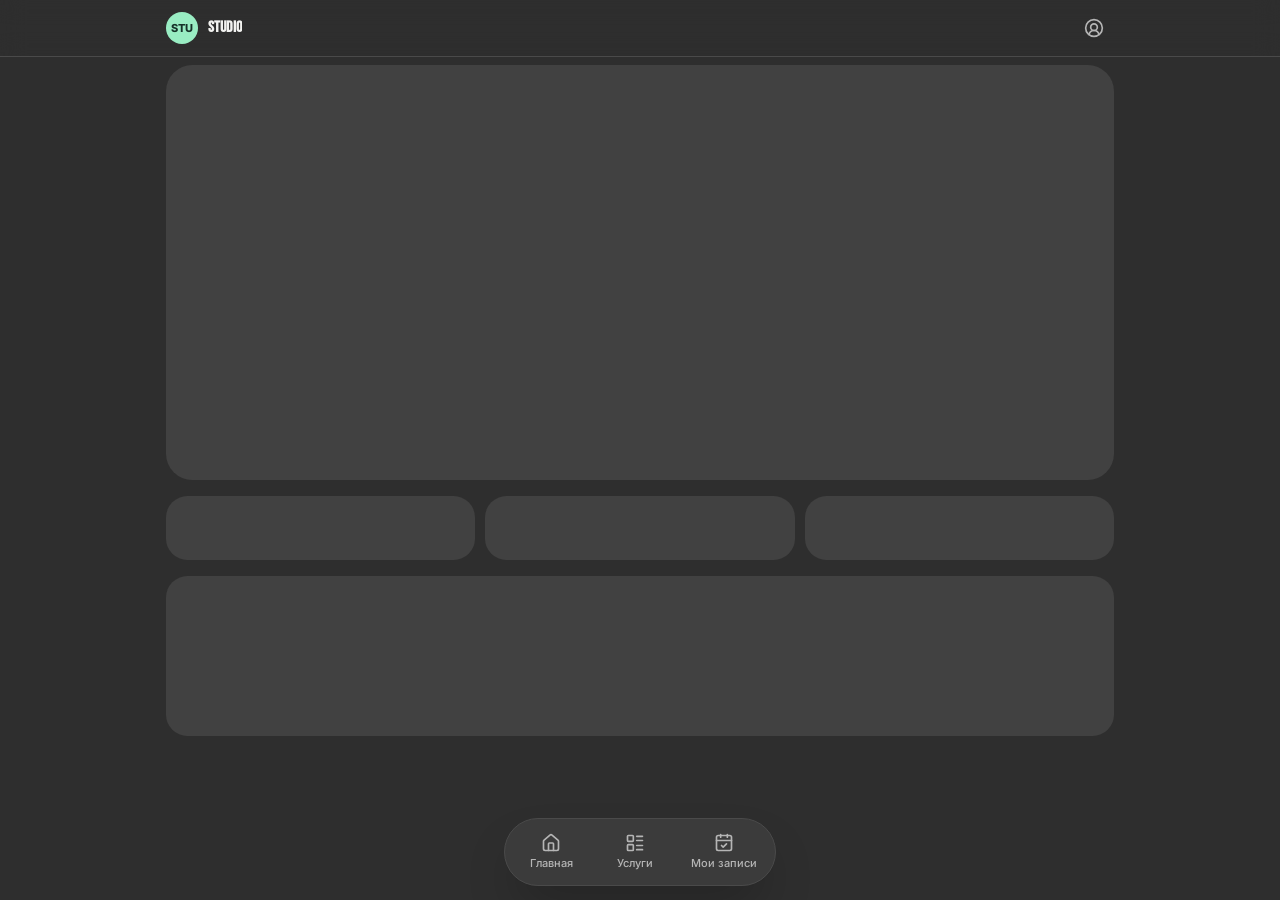
==== commit 2a9f438b: "deploy ru demo" ====
--- a/index.html
+++ b/index.html
@@ -15,7 +15,6 @@
     <meta property="og:image:height" content="630" />
     <meta property="og:url" content="https://biber78788-byte.github.io/demo-chernila/" />
     <meta name="twitter:card" content="summary_large_image" />
-
     <link rel="icon" type="image/png" href="./icon-512.png" />
     <link rel="apple-touch-icon" href="./icon-512.png" />
     <link rel="preconnect" href="https://fonts.googleapis.com" />
@@ -24,8 +23,8 @@
       href="https://fonts.googleapis.com/css2?family=Inter:wght@400;500;600;700;800&family=JetBrains+Mono:wght@500;600&display=swap"
       rel="stylesheet"
     />
-    <script type="module" crossorigin src="./assets/index-Bdhyyqe6.js"></script>
-    <link rel="stylesheet" crossorigin href="./assets/index-CL0KjrRQ.css">
+    <script type="module" crossorigin src="./assets/index-B4izTfOp.js"></script>
+    <link rel="stylesheet" crossorigin href="./assets/index-D12n0EDC.css">
   <link rel="manifest" href="./manifest.webmanifest"></head>
   <body>
     <div id="root"></div>
--- a/assets/index-D12n0EDC.css
+++ b/assets/index-D12n0EDC.css
@@ -0,0 +1 @@
+@layer properties{@supports (((-webkit-hyphens:none)) and (not (margin-trim:inline))) or ((-moz-orient:inline) and (not (color:rgb(from red r g b)))){:root,:host{--shimmer-angle:20deg}*,:before,:after,::backdrop{--tw-translate-x:0;--tw-translate-y:0;--tw-translate-z:0;--tw-rotate-x:initial;--tw-rotate-y:initial;--tw-rotate-z:initial;--tw-skew-x:initial;--tw-skew-y:initial;--tw-border-style:solid;--tw-gradient-position:initial;--tw-gradient-from:#0000;--tw-gradient-via:#0000;--tw-gradient-to:#0000;--tw-gradient-stops:initial;--tw-gradient-via-stops:initial;--tw-gradient-from-position:0%;--tw-gradient-via-position:50%;--tw-gradient-to-position:100%;--tw-leading:initial;--tw-font-weight:initial;--tw-tracking:initial;--tw-shadow:0 0 #0000;--tw-shadow-color:initial;--tw-shadow-alpha:100%;--tw-inset-shadow:0 0 #0000;--tw-inset-shadow-color:initial;--tw-inset-shadow-alpha:100%;--tw-ring-color:initial;--tw-ring-shadow:0 0 #0000;--tw-inset-ring-color:initial;--tw-inset-ring-shadow:0 0 #0000;--tw-ring-inset:initial;--tw-ring-offset-width:0px;--tw-ring-offset-color:#fff;--tw-ring-offset-shadow:0 0 #0000;--tw-outline-style:solid;--tw-backdrop-blur:initial;--tw-backdrop-brightness:initial;--tw-backdrop-contrast:initial;--tw-backdrop-grayscale:initial;--tw-backdrop-hue-rotate:initial;--tw-backdrop-invert:initial;--tw-backdrop-opacity:initial;--tw-backdrop-saturate:initial;--tw-backdrop-sepia:initial;--tw-duration:initial;--tw-ease:initial;--tw-content:"";--tw-blur:initial;--tw-brightness:initial;--tw-contrast:initial;--tw-grayscale:initial;--tw-hue-rotate:initial;--tw-invert:initial;--tw-opacity:initial;--tw-saturate:initial;--tw-sepia:initial;--tw-drop-shadow:initial;--tw-drop-shadow-color:initial;--tw-drop-shadow-alpha:100%;--tw-drop-shadow-size:initial;--tw-animation-delay:0s;--tw-animation-direction:normal;--tw-animation-duration:initial;--tw-animation-fill-mode:none;--tw-animation-iteration-count:1;--tw-enter-blur:0;--tw-enter-opacity:1;--tw-enter-rotate:0;--tw-enter-scale:1;--tw-enter-translate-x:0;--tw-enter-translate-y:0;--tw-exit-blur:0;--tw-exit-opacity:1;--tw-exit-rotate:0;--tw-exit-scale:1;--tw-exit-translate-x:0;--tw-exit-translate-y:0;--scroll-fade-t:0px;--scroll-fade-b:0px;--scroll-fade-s:0px;--scroll-fade-e:0px;--scroll-fade-mask:initial;--shimmer-image:initial;--shimmer-text-fill:initial}}}@layer theme{:root,:host{--font-mono:"JetBrains Mono", ui-monospace, "Cascadia Mono", monospace;--color-emerald-400:oklch(76.5% .177 163.223);--color-emerald-500:oklch(69.6% .17 162.48);--color-black:#000;--spacing:.25rem;--container-xs:20rem;--container-sm:24rem;--text-xs:.75rem;--text-xs--line-height:calc(1 / .75);--text-sm:.875rem;--text-sm--line-height:calc(1.25 / .875);--text-base:1rem;--text-base--line-height: 1.5 ;--text-lg:1.125rem;--text-lg--line-height:calc(1.75 / 1.125);--text-2xl:1.5rem;--text-2xl--line-height:calc(2 / 1.5);--text-3xl:1.875rem;--text-3xl--line-height: 1.2 ;--font-weight-medium:500;--font-weight-semibold:600;--font-weight-bold:700;--font-weight-extrabold:800;--tracking-tight:-.025em;--leading-snug:1.375;--radius-md:calc(var(--radius) * .8);--animate-spin:spin 1s linear infinite;--animate-pulse:pulse 2s cubic-bezier(.4, 0, .6, 1) infinite;--blur-xs:4px;--blur-md:12px;--blur-xl:24px;--default-transition-duration:.15s;--default-transition-timing-function:cubic-bezier(.4, 0, .2, 1);--default-font-family:"Inter Variable", ui-sans-serif, system-ui, -apple-system, sans-serif;--default-mono-font-family:"JetBrains Mono", ui-monospace, "Cascadia Mono", monospace;--color-popover:var(--popover)}}@layer base{*,:after,:before,::backdrop{box-sizing:border-box;border:0 solid;margin:0;padding:0}::file-selector-button{box-sizing:border-box;border:0 solid;margin:0;padding:0}html,:host{-webkit-text-size-adjust:100%;tab-size:4;line-height:1.5;font-family:var(--default-font-family,-apple-system, BlinkMacSystemFont, "Segoe UI", Roboto, "Helvetica Neue", "Noto Sans", Arial, sans-serif, "Apple Color Emoji", "Segoe UI Emoji", "Segoe UI Symbol", "Noto Color Emoji");font-feature-settings:var(--default-font-feature-settings,normal);font-variation-settings:var(--default-font-variation-settings,normal);-webkit-tap-highlight-color:transparent}hr{height:0;color:inherit;border-top-width:1px}abbr:where([title]){-webkit-text-decoration:underline dotted;text-decoration:underline dotted}h1,h2,h3,h4,h5,h6{font-size:inherit;font-weight:inherit}a{color:inherit;-webkit-text-decoration:inherit;text-decoration:inherit}b,strong{font-weight:bolder}code,kbd,samp,pre{font-family:var(--default-mono-font-family,ui-monospace, SFMono-Regular, Menlo, Monaco, Consolas, "Liberation Mono", "Courier New", monospace);font-feature-settings:var(--default-mono-font-feature-settings,normal);font-variation-settings:var(--default-mono-font-variation-settings,normal);font-size:1em}small{font-size:80%}sub,sup{vertical-align:baseline;font-size:75%;line-height:0;position:relative}sub{bottom:-.25em}sup{top:-.5em}table{text-indent:0;border-color:inherit;border-collapse:collapse}:-moz-focusring:where(:not(iframe)){outline:auto}progress{vertical-align:baseline}summary{display:list-item}ol,ul,menu{list-style:none}img,svg,video,canvas,audio,iframe,embed,object{vertical-align:middle;display:block}img,video{max-width:100%;height:auto}button,input,select,optgroup,textarea{font:inherit;font-feature-settings:inherit;font-variation-settings:inherit;letter-spacing:inherit;color:inherit;opacity:1;background-color:#0000;border-radius:0}::file-selector-button{font:inherit;font-feature-settings:inherit;font-variation-settings:inherit;letter-spacing:inherit;color:inherit;opacity:1;background-color:#0000;border-radius:0}:where(select:is([multiple],[size])) optgroup{font-weight:bolder}:where(select:is([multiple],[size])) optgroup option{padding-inline-start:20px}::file-selector-button{margin-inline-end:4px}::placeholder{opacity:1}@supports (not ((-webkit-appearance:-apple-pay-button))) or (contain-intrinsic-size:1px){::placeholder{color:currentColor}@supports (color:color-mix(in lab,red,red)){::placeholder{color:color-mix(in oklab,currentcolor 50%,transparent)}}}textarea{resize:vertical}::-webkit-search-decoration{-webkit-appearance:none}::-webkit-date-and-time-value{min-height:1lh;text-align:inherit}::-webkit-datetime-edit{display:inline-flex}::-webkit-datetime-edit-fields-wrapper{padding:0}::-webkit-datetime-edit{padding-block:0}::-webkit-datetime-edit-year-field{padding-block:0}::-webkit-datetime-edit-month-field{padding-block:0}::-webkit-datetime-edit-day-field{padding-block:0}::-webkit-datetime-edit-hour-field{padding-block:0}::-webkit-datetime-edit-minute-field{padding-block:0}::-webkit-datetime-edit-second-field{padding-block:0}::-webkit-datetime-edit-millisecond-field{padding-block:0}::-webkit-datetime-edit-meridiem-field{padding-block:0}::-webkit-calendar-picker-indicator{line-height:1}:-moz-ui-invalid{box-shadow:none}button,input:where([type=button],[type=reset],[type=submit]){appearance:button}::file-selector-button{appearance:button}::-webkit-inner-spin-button{height:auto}::-webkit-outer-spin-button{height:auto}[hidden]:where(:not([hidden=until-found])){display:none!important}*{border-color:var(--border);outline-color:var(--ring)}@supports (color:color-mix(in lab,red,red)){*{outline-color:color-mix(in oklab,var(--ring) 50%,transparent)}}html{color-scheme:dark;scroll-behavior:smooth;font-family:Inter Variable,ui-sans-serif,system-ui,-apple-system,sans-serif}body{background-color:var(--background);color:var(--foreground);-webkit-font-smoothing:antialiased;-moz-osx-font-smoothing:grayscale}h1,h2,h3{font-family:Bebas Neue,Arial Narrow,sans-serif}::selection{background:var(--primary)}@supports (color:color-mix(in lab,red,red)){::selection{background:color-mix(in oklab,var(--primary) 45%,transparent)}}}@layer components;@layer utilities{.\@container\/card-header{container:card-header/inline-size}.pointer-events-auto{pointer-events:auto}.pointer-events-none{pointer-events:none}.sr-only{clip-path:inset(50%);white-space:nowrap;border-width:0;width:1px;height:1px;margin:-1px;padding:0;position:absolute;overflow:hidden}.absolute{position:absolute}.fixed{position:fixed}.relative{position:relative}.sticky{position:sticky}.inset-0{inset:0}.inset-x-0{inset-inline:0}.inset-x-4{inset-inline:calc(var(--spacing) * 4)}.top-0{top:0}.top-1\/2{top:50%}.top-2{top:calc(var(--spacing) * 2)}.right-2{right:calc(var(--spacing) * 2)}.bottom-0{bottom:0}.bottom-4{bottom:calc(var(--spacing) * 4)}.left-1\/2{left:50%}.isolate{isolation:isolate}.z-10{z-index:10}.z-40{z-index:40}.z-50{z-index:50}.col-span-2{grid-column:span 2/span 2}.col-start-2{grid-column-start:2}.row-span-2{grid-row:span 2/span 2}.row-start-1{grid-row-start:1}.m-\(--drawer-inset\,0px\){margin:var(--drawer-inset,0px)}.-mx-1{margin-inline:calc(var(--spacing) * -1)}.-mx-4{margin-inline:calc(var(--spacing) * -4)}.mx-auto{margin-inline:auto}.my-1{margin-block:var(--spacing)}.mt-0\.5{margin-top:calc(var(--spacing) * .5)}.mt-1{margin-top:var(--spacing)}.mt-1\.5{margin-top:calc(var(--spacing) * 1.5)}.mt-2{margin-top:calc(var(--spacing) * 2)}.mt-2\.5{margin-top:calc(var(--spacing) * 2.5)}.mt-3{margin-top:calc(var(--spacing) * 3)}.mt-4{margin-top:calc(var(--spacing) * 4)}.mt-5{margin-top:calc(var(--spacing) * 5)}.mt-8{margin-top:calc(var(--spacing) * 8)}.mt-auto{margin-top:auto}.-mb-4{margin-bottom:calc(var(--spacing) * -4)}.mb-3{margin-bottom:calc(var(--spacing) * 3)}.mb-4{margin-bottom:calc(var(--spacing) * 4)}.mb-5{margin-bottom:calc(var(--spacing) * 5)}.block{display:block}.flex{display:flex}.grid{display:grid}.hidden{display:none}.inline-flex{display:inline-flex}.table{display:table}.field-sizing-content{field-sizing:content}.aspect-\[4\/3\]{aspect-ratio:4/3}.aspect-\[16\/10\]{aspect-ratio:16/10}.size-1\.5{width:calc(var(--spacing) * 1.5);height:calc(var(--spacing) * 1.5)}.size-3{width:calc(var(--spacing) * 3);height:calc(var(--spacing) * 3)}.size-3\.5{width:calc(var(--spacing) * 3.5);height:calc(var(--spacing) * 3.5)}.size-4{width:calc(var(--spacing) * 4);height:calc(var(--spacing) * 4)}.size-4\.5{width:calc(var(--spacing) * 4.5);height:calc(var(--spacing) * 4.5)}.size-5{width:calc(var(--spacing) * 5);height:calc(var(--spacing) * 5)}.size-6{width:calc(var(--spacing) * 6);height:calc(var(--spacing) * 6)}.size-8{width:calc(var(--spacing) * 8);height:calc(var(--spacing) * 8)}.size-10{width:calc(var(--spacing) * 10);height:calc(var(--spacing) * 10)}.size-12{width:calc(var(--spacing) * 12);height:calc(var(--spacing) * 12)}.size-14{width:calc(var(--spacing) * 14);height:calc(var(--spacing) * 14)}.h-\(--drawer-content-height\){height:var(--drawer-content-height)}.h-1{height:var(--spacing)}.h-3\.5{height:calc(var(--spacing) * 3.5)}.h-5{height:calc(var(--spacing) * 5)}.h-6{height:calc(var(--spacing) * 6)}.h-8{height:calc(var(--spacing) * 8)}.h-10{height:calc(var(--spacing) * 10)}.h-12{height:calc(var(--spacing) * 12)}.h-14{height:calc(var(--spacing) * 14)}.h-16{height:calc(var(--spacing) * 16)}.h-24{height:calc(var(--spacing) * 24)}.h-40{height:calc(var(--spacing) * 40)}.h-64{height:calc(var(--spacing) * 64)}.h-\[calc\(100\%-1px\)\]{height:calc(100% - 1px)}.h-auto{height:auto}.h-px{height:1px}.max-h-\(--available-height\){max-height:var(--available-height)}.max-h-\(--drawer-content-max-height\,none\){max-height:var(--drawer-content-max-height,none)}.min-h-0{min-height:0}.min-h-16{min-height:calc(var(--spacing) * 16)}.min-h-dvh{min-height:100dvh}.w-\(--anchor-width\){width:var(--anchor-width)}.w-\(--drawer-content-width\,auto\){width:var(--drawer-content-width,auto)}.w-3\/4{width:75%}.w-28{width:calc(var(--spacing) * 28)}.w-fit{width:fit-content}.w-full{width:100%}.max-w-\[560px\]{max-width:560px}.max-w-\[980px\]{max-width:980px}.max-w-\[1280px\]{max-width:1280px}.max-w-\[calc\(100\%-2rem\)\]{max-width:calc(100% - 2rem)}.max-w-sm{max-width:var(--container-sm)}.max-w-xs{max-width:var(--container-xs)}.min-w-0{min-width:0}.min-w-14{min-width:calc(var(--spacing) * 14)}.min-w-20{min-width:calc(var(--spacing) * 20)}.min-w-36{min-width:calc(var(--spacing) * 36)}.min-w-40{min-width:calc(var(--spacing) * 40)}.flex-1{flex:1}.shrink-0{flex-shrink:0}.origin-\(--transform-origin\){transform-origin:var(--transform-origin)}.-translate-x-1\/2{--tw-translate-x: -50% ;translate:var(--tw-translate-x) var(--tw-translate-y)}.-translate-y-1\/2{--tw-translate-y: -50% ;translate:var(--tw-translate-x) var(--tw-translate-y)}.transform-\[translate3d\(var\(--translate-x\,0px\)\,var\(--translate-y\,0px\)\,0\)_scale\(var\(--stack-scale\)\)\]{transform:translate3d(var(--translate-x,0px),var(--translate-y,0px),0) scale(var(--stack-scale))}.animate-pulse{animation:var(--animate-pulse)}.animate-spin{animation:var(--animate-spin)}.cursor-default{cursor:default}.cursor-grab{cursor:grab}.cursor-not-allowed{cursor:not-allowed}.cursor-pointer{cursor:pointer}.scroll-my-1{scroll-margin-block:var(--spacing)}.\[scrollbar-width\:none\]{scrollbar-width:none}.auto-rows-min{grid-auto-rows:min-content}.grid-cols-2{grid-template-columns:repeat(2,minmax(0,1fr))}.grid-cols-3{grid-template-columns:repeat(3,minmax(0,1fr))}.grid-cols-4{grid-template-columns:repeat(4,minmax(0,1fr))}.flex-col{flex-direction:column}.flex-col-reverse{flex-direction:column-reverse}.flex-row{flex-direction:row}.flex-wrap{flex-wrap:wrap}.place-items-center{place-items:center}.items-center{align-items:center}.items-start{align-items:flex-start}.justify-between{justify-content:space-between}.justify-center{justify-content:center}.justify-start{justify-content:flex-start}.gap-\(--card-spacing\){gap:var(--card-spacing)}.gap-0\.5{gap:calc(var(--spacing) * .5)}.gap-1{gap:var(--spacing)}.gap-1\.5{gap:calc(var(--spacing) * 1.5)}.gap-2{gap:calc(var(--spacing) * 2)}.gap-2\.5{gap:calc(var(--spacing) * 2.5)}.gap-3{gap:calc(var(--spacing) * 3)}.gap-3\.5{gap:calc(var(--spacing) * 3.5)}.gap-4{gap:calc(var(--spacing) * 4)}.gap-5{gap:calc(var(--spacing) * 5)}.gap-6{gap:calc(var(--spacing) * 6)}.self-start{align-self:flex-start}.justify-self-end{justify-self:flex-end}.truncate{text-overflow:ellipsis;white-space:nowrap;overflow:hidden}.overflow-hidden{overflow:hidden}.overflow-x-auto{overflow-x:auto}.overflow-x-hidden{overflow-x:hidden}.overflow-y-auto{overflow-y:auto}.overscroll-contain{overscroll-behavior:contain}.rounded-2xl{border-radius:calc(var(--radius) * 1.8)}.rounded-3xl{border-radius:calc(var(--radius) * 2.2)}.rounded-4xl{border-radius:calc(var(--radius) * 2.6)}.rounded-\[inherit\]{border-radius:inherit}.rounded-\[min\(var\(--radius-md\)\,10px\)\]{border-radius:min(var(--radius-md),10px)}.rounded-\[min\(var\(--radius-md\)\,12px\)\]{border-radius:min(var(--radius-md),12px)}.rounded-full{border-radius:3.40282e38px}.rounded-lg{border-radius:var(--radius)}.rounded-md{border-radius:calc(var(--radius) * .8)}.rounded-none{border-radius:0}.rounded-xl{border-radius:calc(var(--radius) * 1.4)}.rounded-t-xl{border-top-left-radius:calc(var(--radius) * 1.4);border-top-right-radius:calc(var(--radius) * 1.4)}.rounded-b-xl{border-bottom-right-radius:calc(var(--radius) * 1.4);border-bottom-left-radius:calc(var(--radius) * 1.4)}.border{border-style:var(--tw-border-style);border-width:1px}.border-t{border-top-style:var(--tw-border-style);border-top-width:1px}.border-b{border-bottom-style:var(--tw-border-style);border-bottom-width:1px}.border-dashed{--tw-border-style:dashed;border-style:dashed}.border-border{border-color:var(--border)}.border-input{border-color:var(--input)}.border-primary,.border-primary\/30{border-color:var(--primary)}@supports (color:color-mix(in lab,red,red)){.border-primary\/30{border-color:color-mix(in oklab,var(--primary) 30%,transparent)}}.border-transparent{border-color:#0000}.bg-\[\#2a2a2a\]{background-color:#2a2a2a}.bg-background,.bg-background\/85{background-color:var(--background)}@supports (color:color-mix(in lab,red,red)){.bg-background\/85{background-color:color-mix(in oklab,var(--background) 85%,transparent)}}.bg-black\/10{background-color:#0000001a}@supports (color:color-mix(in lab,red,red)){.bg-black\/10{background-color:color-mix(in oklab,var(--color-black) 10%,transparent)}}.bg-border{background-color:var(--border)}.bg-card{background-color:var(--card)}.bg-destructive\/10{background-color:var(--destructive)}@supports (color:color-mix(in lab,red,red)){.bg-destructive\/10{background-color:color-mix(in oklab,var(--destructive) 10%,transparent)}}.bg-destructive\/15{background-color:var(--destructive)}@supports (color:color-mix(in lab,red,red)){.bg-destructive\/15{background-color:color-mix(in oklab,var(--destructive) 15%,transparent)}}.bg-emerald-500\/15{background-color:#00bb7f26}@supports (color:color-mix(in lab,red,red)){.bg-emerald-500\/15{background-color:color-mix(in oklab,var(--color-emerald-500) 15%,transparent)}}.bg-muted,.bg-muted\/50{background-color:var(--muted)}@supports (color:color-mix(in lab,red,red)){.bg-muted\/50{background-color:color-mix(in oklab,var(--muted) 50%,transparent)}}.bg-popover,.bg-popover\/90{background-color:var(--popover)}@supports (color:color-mix(in lab,red,red)){.bg-popover\/90{background-color:color-mix(in oklab,var(--popover) 90%,transparent)}}.bg-primary,.bg-primary\/10{background-color:var(--primary)}@supports (color:color-mix(in lab,red,red)){.bg-primary\/10{background-color:color-mix(in oklab,var(--primary) 10%,transparent)}}.bg-primary\/15{background-color:var(--primary)}@supports (color:color-mix(in lab,red,red)){.bg-primary\/15{background-color:color-mix(in oklab,var(--primary) 15%,transparent)}}.bg-secondary{background-color:var(--secondary)}.bg-transparent{background-color:#0000}.bg-gradient-to-br{--tw-gradient-position:to bottom right in oklab;background-image:linear-gradient(var(--tw-gradient-stops))}.from-\[\#2c3a33\]{--tw-gradient-from:#2c3a33;--tw-gradient-stops:var(--tw-gradient-via-stops,var(--tw-gradient-position), var(--tw-gradient-from) var(--tw-gradient-from-position), var(--tw-gradient-to) var(--tw-gradient-to-position))}.via-\[\#3b3a4a\]{--tw-gradient-via:#3b3a4a;--tw-gradient-via-stops:var(--tw-gradient-position), var(--tw-gradient-from) var(--tw-gradient-from-position), var(--tw-gradient-via) var(--tw-gradient-via-position), var(--tw-gradient-to) var(--tw-gradient-to-position);--tw-gradient-stops:var(--tw-gradient-via-stops)}.to-\[\#3b3a4a\]{--tw-gradient-to:#3b3a4a;--tw-gradient-stops:var(--tw-gradient-via-stops,var(--tw-gradient-position), var(--tw-gradient-from) var(--tw-gradient-from-position), var(--tw-gradient-to) var(--tw-gradient-to-position))}.to-\[\#262626\]{--tw-gradient-to:#262626;--tw-gradient-stops:var(--tw-gradient-via-stops,var(--tw-gradient-position), var(--tw-gradient-from) var(--tw-gradient-from-position), var(--tw-gradient-to) var(--tw-gradient-to-position))}.bg-clip-padding{background-clip:padding-box}.object-cover{object-fit:cover}.p-\(--card-spacing\){padding:var(--card-spacing)}.p-1{padding:var(--spacing)}.p-1\.5{padding:calc(var(--spacing) * 1.5)}.p-3{padding:calc(var(--spacing) * 3)}.p-4{padding:calc(var(--spacing) * 4)}.p-5{padding:calc(var(--spacing) * 5)}.p-6{padding:calc(var(--spacing) * 6)}.p-8{padding:calc(var(--spacing) * 8)}.p-\[3px\]{padding:3px}.px-\(--card-spacing\){padding-inline:var(--card-spacing)}.px-1\.5{padding-inline:calc(var(--spacing) * 1.5)}.px-2{padding-inline:calc(var(--spacing) * 2)}.px-2\.5{padding-inline:calc(var(--spacing) * 2.5)}.px-3{padding-inline:calc(var(--spacing) * 3)}.px-4{padding-inline:calc(var(--spacing) * 4)}.px-5{padding-inline:calc(var(--spacing) * 5)}.py-\(--card-spacing\){padding-block:var(--card-spacing)}.py-0\.5{padding-block:calc(var(--spacing) * .5)}.py-1{padding-block:var(--spacing)}.py-1\.5{padding-block:calc(var(--spacing) * 1.5)}.py-2{padding-block:calc(var(--spacing) * 2)}.py-2\.5{padding-block:calc(var(--spacing) * 2.5)}.py-3{padding-block:calc(var(--spacing) * 3)}.py-4{padding-block:calc(var(--spacing) * 4)}.py-8{padding-block:calc(var(--spacing) * 8)}.py-24{padding-block:calc(var(--spacing) * 24)}.pt-0{padding-top:0}.pt-1{padding-top:var(--spacing)}.pt-2{padding-top:calc(var(--spacing) * 2)}.pt-3{padding-top:calc(var(--spacing) * 3)}.pt-4{padding-top:calc(var(--spacing) * 4)}.pr-2{padding-right:calc(var(--spacing) * 2)}.pr-8{padding-right:calc(var(--spacing) * 8)}.pb-0{padding-bottom:0}.pb-1{padding-bottom:var(--spacing)}.pb-2{padding-bottom:calc(var(--spacing) * 2)}.pb-16{padding-bottom:calc(var(--spacing) * 16)}.pb-40{padding-bottom:calc(var(--spacing) * 40)}.pb-\[max\(1rem\,env\(safe-area-inset-bottom\)\)\]{padding-bottom:max(1rem,env(safe-area-inset-bottom))}.pl-1\.5{padding-left:calc(var(--spacing) * 1.5)}.pl-2\.5{padding-left:calc(var(--spacing) * 2.5)}.text-center{text-align:center}.text-left{text-align:left}.text-right{text-align:right}.font-heading{font-family:Bebas Neue,Arial Narrow,sans-serif}.text-2xl{font-size:var(--text-2xl);line-height:var(--tw-leading,var(--text-2xl--line-height))}.text-3xl{font-size:var(--text-3xl);line-height:var(--tw-leading,var(--text-3xl--line-height))}.text-base{font-size:var(--text-base);line-height:var(--tw-leading,var(--text-base--line-height))}.text-lg{font-size:var(--text-lg);line-height:var(--tw-leading,var(--text-lg--line-height))}.text-sm{font-size:var(--text-sm);line-height:var(--tw-leading,var(--text-sm--line-height))}.text-xs{font-size:var(--text-xs);line-height:var(--tw-leading,var(--text-xs--line-height))}.text-\[0\.8rem\]{font-size:.8rem}.text-\[11px\]{font-size:11px}.leading-\[1\.12\]{--tw-leading:1.12;line-height:1.12}.leading-none{--tw-leading:1;line-height:1}.leading-snug{--tw-leading:var(--leading-snug);line-height:var(--leading-snug)}.font-bold{--tw-font-weight:var(--font-weight-bold);font-weight:var(--font-weight-bold)}.font-extrabold{--tw-font-weight:var(--font-weight-extrabold);font-weight:var(--font-weight-extrabold)}.font-medium{--tw-font-weight:var(--font-weight-medium);font-weight:var(--font-weight-medium)}.font-semibold{--tw-font-weight:var(--font-weight-semibold);font-weight:var(--font-weight-semibold)}.tracking-tight{--tw-tracking:var(--tracking-tight);letter-spacing:var(--tracking-tight)}.text-balance{text-wrap:balance}.whitespace-nowrap{white-space:nowrap}.text-card-foreground{color:var(--card-foreground)}.text-destructive{color:var(--destructive)}.text-emerald-400{color:var(--color-emerald-400)}.text-foreground,.text-foreground\/60{color:var(--foreground)}@supports (color:color-mix(in lab,red,red)){.text-foreground\/60{color:color-mix(in oklab,var(--foreground) 60%,transparent)}}.text-muted-foreground{color:var(--muted-foreground)}.text-popover-foreground{color:var(--popover-foreground)}.text-primary{color:var(--primary)}.text-primary-foreground{color:var(--primary-foreground)}.text-secondary-foreground{color:var(--secondary-foreground)}.line-through{text-decoration-line:line-through}.underline-offset-4{text-underline-offset:4px}.opacity-50{opacity:.5}.opacity-80{opacity:.8}.opacity-\[max\(var\(--drawer-overlay-min-opacity\,0\)\,calc\(1-var\(--drawer-swipe-progress\)\)\)\]{opacity:max(var(--drawer-overlay-min-opacity,0),calc(1 - var(--drawer-swipe-progress)))}.shadow-2xl{--tw-shadow:0 25px 50px -12px var(--tw-shadow-color,#00000040);box-shadow:var(--tw-inset-shadow),var(--tw-inset-ring-shadow),var(--tw-ring-offset-shadow),var(--tw-ring-shadow),var(--tw-shadow)}.shadow-md{--tw-shadow:0 4px 6px -1px var(--tw-shadow-color,#0000001a), 0 2px 4px -2px var(--tw-shadow-color,#0000001a);box-shadow:var(--tw-inset-shadow),var(--tw-inset-ring-shadow),var(--tw-ring-offset-shadow),var(--tw-ring-shadow),var(--tw-shadow)}.ring-0{--tw-ring-shadow:var(--tw-ring-inset,) 0 0 0 calc(0px + var(--tw-ring-offset-width)) var(--tw-ring-color,currentcolor);box-shadow:var(--tw-inset-shadow),var(--tw-inset-ring-shadow),var(--tw-ring-offset-shadow),var(--tw-ring-shadow),var(--tw-shadow)}.ring-1{--tw-ring-shadow:var(--tw-ring-inset,) 0 0 0 calc(1px + var(--tw-ring-offset-width)) var(--tw-ring-color,currentcolor);box-shadow:var(--tw-inset-shadow),var(--tw-inset-ring-shadow),var(--tw-ring-offset-shadow),var(--tw-ring-shadow),var(--tw-shadow)}.ring-foreground\/10{--tw-ring-color:var(--foreground)}@supports (color:color-mix(in lab,red,red)){.ring-foreground\/10{--tw-ring-color:color-mix(in oklab, var(--foreground) 10%, transparent)}}.outline-hidden{--tw-outline-style:none;outline-style:none}@media(forced-colors:active){.outline-hidden{outline-offset:2px;outline:2px solid #0000}}.outline{outline-style:var(--tw-outline-style);outline-width:1px}.backdrop-blur-md{--tw-backdrop-blur:blur(var(--blur-md));-webkit-backdrop-filter:var(--tw-backdrop-blur,) var(--tw-backdrop-brightness,) var(--tw-backdrop-contrast,) var(--tw-backdrop-grayscale,) var(--tw-backdrop-hue-rotate,) var(--tw-backdrop-invert,) var(--tw-backdrop-opacity,) var(--tw-backdrop-saturate,) var(--tw-backdrop-sepia,);backdrop-filter:var(--tw-backdrop-blur,) var(--tw-backdrop-brightness,) var(--tw-backdrop-contrast,) var(--tw-backdrop-grayscale,) var(--tw-backdrop-hue-rotate,) var(--tw-backdrop-invert,) var(--tw-backdrop-opacity,) var(--tw-backdrop-saturate,) var(--tw-backdrop-sepia,)}.backdrop-blur-xl{--tw-backdrop-blur:blur(var(--blur-xl));-webkit-backdrop-filter:var(--tw-backdrop-blur,) var(--tw-backdrop-brightness,) var(--tw-backdrop-contrast,) var(--tw-backdrop-grayscale,) var(--tw-backdrop-hue-rotate,) var(--tw-backdrop-invert,) var(--tw-backdrop-opacity,) var(--tw-backdrop-saturate,) var(--tw-backdrop-sepia,);backdrop-filter:var(--tw-backdrop-blur,) var(--tw-backdrop-brightness,) var(--tw-backdrop-contrast,) var(--tw-backdrop-grayscale,) var(--tw-backdrop-hue-rotate,) var(--tw-backdrop-invert,) var(--tw-backdrop-opacity,) var(--tw-backdrop-saturate,) var(--tw-backdrop-sepia,)}.transition-\[transform\,height\,opacity\,filter\]{transition-property:transform,height,opacity,filter;transition-timing-function:var(--tw-ease,var(--default-transition-timing-function));transition-duration:var(--tw-duration,var(--default-transition-duration))}.transition-all{transition-property:all;transition-timing-function:var(--tw-ease,var(--default-transition-timing-function));transition-duration:var(--tw-duration,var(--default-transition-duration))}.transition-colors{transition-property:color,background-color,border-color,outline-color,text-decoration-color,fill,stroke,--tw-gradient-from,--tw-gradient-via,--tw-gradient-to;transition-timing-function:var(--tw-ease,var(--default-transition-timing-function));transition-duration:var(--tw-duration,var(--default-transition-duration))}.transition-opacity{transition-property:opacity;transition-timing-function:var(--tw-ease,var(--default-transition-timing-function));transition-duration:var(--tw-duration,var(--default-transition-duration))}.transition-transform{transition-property:transform,translate,scale,rotate;transition-timing-function:var(--tw-ease,var(--default-transition-timing-function));transition-duration:var(--tw-duration,var(--default-transition-duration))}.duration-100{--tw-duration:.1s;transition-duration:.1s}.duration-200{--tw-duration:.2s;transition-duration:.2s}.duration-300{--tw-duration:.3s;transition-duration:.3s}.duration-450{--tw-duration:.45s;transition-duration:.45s}.ease-\[cubic-bezier\(0\.22\,1\,0\.36\,1\)\]{--tw-ease:cubic-bezier(.22,1,.36,1);transition-timing-function:cubic-bezier(.22,1,.36,1)}.ease-\[cubic-bezier\(0\.32\,0\.72\,0\,1\)\]{--tw-ease:cubic-bezier(.32,.72,0,1);transition-timing-function:cubic-bezier(.32,.72,0,1)}.ease-\[cubic-bezier\(0\.45\,1\.005\,0\,1\.005\)\]{--tw-ease:cubic-bezier(.45,1.005,0,1.005);transition-timing-function:cubic-bezier(.45,1.005,0,1.005)}.will-change-transform{will-change:transform}.outline-none{--tw-outline-style:none;outline-style:none}.select-none{-webkit-user-select:none;user-select:none}.select-text{-webkit-user-select:text;user-select:text}.\[--bleed\:3rem\]{--bleed:3rem}.\[--card-spacing\:--spacing\(4\)\]{--card-spacing:calc(var(--spacing) * 4)}.\[--drawer-content-height\:var\(--drawer-height\,auto\)\]{--drawer-content-height:var(--drawer-height,auto)}.\[--peek\:1rem\]{--peek:1rem}.\[--stack-height\:var\(--drawer-frontmost-height\,var\(--drawer-height\,0px\)\)\]{--stack-height:var(--drawer-frontmost-height,var(--drawer-height,0px))}.\[--stack-peek-offset\:max\(0px\,calc\(\(var\(--nested-drawers\)-var\(--stack-progress\)\)\*var\(--peek\)\)\)\]{--stack-peek-offset:max(0px, calc((var(--nested-drawers) - var(--stack-progress)) * var(--peek)))}.\[--stack-progress\:clamp\(0\,var\(--drawer-swipe-progress\)\,1\)\]{--stack-progress:clamp(0, var(--drawer-swipe-progress), 1)}.\[--stack-scale-base\:max\(0\,calc\(1-\(var\(--nested-drawers\)\*var\(--stack-step\)\)\)\)\]{--stack-scale-base:max(0, calc(1 - (var(--nested-drawers) * var(--stack-step))))}.\[--stack-scale\:clamp\(0\,calc\(var\(--stack-scale-base\)\+\(var\(--stack-step\)\*var\(--stack-progress\)\)\)\,1\)\]{--stack-scale:clamp(0, calc(var(--stack-scale-base) + (var(--stack-step) * var(--stack-progress))), 1)}.\[--stack-shrink\:calc\(1-var\(--stack-scale\)\)\]{--stack-shrink:calc(1 - var(--stack-scale))}.\[--stack-step\:0\.05\]{--stack-step:.05}.\[interpolate-size\:allow-keywords\]{interpolate-size:allow-keywords}@media(hover:hover){.group-hover\:scale-\[1\.03\]:is(:where(.group):hover *){scale:1.03}}.group-has-\[\:focus-visible\]\/field-label\:border-transparent:is(:where(.group\/field-label):has(:focus-visible) *){border-color:#0000}.group-has-\[\:focus-visible\]\/field-label\:ring-0:is(:where(.group\/field-label):has(:focus-visible) *){--tw-ring-shadow:var(--tw-ring-inset,) 0 0 0 calc(0px + var(--tw-ring-offset-width)) var(--tw-ring-color,currentcolor);box-shadow:var(--tw-inset-shadow),var(--tw-inset-ring-shadow),var(--tw-ring-offset-shadow),var(--tw-ring-shadow),var(--tw-shadow)}.group-data-nested-drawer-open\/drawer-popup\:opacity-0:is(:where(.group\/drawer-popup)[data-nested-drawer-open] *){opacity:0}.group-data-nested-drawer-swiping\/drawer-popup\:opacity-100:is(:where(.group\/drawer-popup)[data-nested-drawer-swiping] *){opacity:1}.group-data-swiping\/drawer-popup\:select-none:is(:where(.group\/drawer-popup)[data-swiping] *){-webkit-user-select:none;user-select:none}.group-data-\[disabled\=true\]\:pointer-events-none:is(:where(.group)[data-disabled=true] *){pointer-events:none}.group-data-\[disabled\=true\]\:opacity-50:is(:where(.group)[data-disabled=true] *){opacity:.5}.group-data-\[size\=default\]\/switch\:size-4:is(:where(.group\/switch)[data-size=default] *){width:calc(var(--spacing) * 4);height:calc(var(--spacing) * 4)}.group-data-\[size\=sm\]\/card\:text-sm:is(:where(.group\/card)[data-size=sm] *){font-size:var(--text-sm);line-height:var(--tw-leading,var(--text-sm--line-height))}.group-data-\[size\=sm\]\/switch\:size-3:is(:where(.group\/switch)[data-size=sm] *){width:calc(var(--spacing) * 3);height:calc(var(--spacing) * 3)}.group-data-\[swipe-axis\=x\]\/drawer-popup\:h-full:is(:where(.group\/drawer-popup)[data-swipe-axis=x] *){height:100%}.group-data-\[swipe-axis\=x\]\/drawer-popup\:w-3:is(:where(.group\/drawer-popup)[data-swipe-axis=x] *){width:calc(var(--spacing) * 3)}.group-data-\[swipe-axis\=x\]\/drawer-popup\:items-center:is(:where(.group\/drawer-popup)[data-swipe-axis=x] *){align-items:center}.group-data-\[swipe-axis\=y\]\/drawer-popup\:h-3:is(:where(.group\/drawer-popup)[data-swipe-axis=y] *){height:calc(var(--spacing) * 3)}.group-data-\[swipe-axis\=y\]\/drawer-popup\:w-full:is(:where(.group\/drawer-popup)[data-swipe-axis=y] *){width:100%}.group-data-\[swipe-axis\=y\]\/drawer-popup\:justify-center:is(:where(.group\/drawer-popup)[data-swipe-axis=y] *){justify-content:center}.group-data-\[swipe-axis\=y\]\/drawer-popup\:text-center:is(:where(.group\/drawer-popup)[data-swipe-axis=y] *){text-align:center}.group-data-\[swipe-direction\=down\]\/drawer-popup\:items-end:is(:where(.group\/drawer-popup)[data-swipe-direction=down] *){align-items:flex-end}.group-data-\[swipe-direction\=left\]\/drawer-popup\:order-last:is(:where(.group\/drawer-popup)[data-swipe-direction=left] *){order:9999}.group-data-\[swipe-direction\=left\]\/drawer-popup\:justify-start:is(:where(.group\/drawer-popup)[data-swipe-direction=left] *){justify-content:flex-start}.group-data-\[swipe-direction\=right\]\/drawer-popup\:justify-end:is(:where(.group\/drawer-popup)[data-swipe-direction=right] *){justify-content:flex-end}.group-data-\[swipe-direction\=up\]\/drawer-popup\:order-last:is(:where(.group\/drawer-popup)[data-swipe-direction=up] *){order:9999}.group-data-\[swipe-direction\=up\]\/drawer-popup\:items-start:is(:where(.group\/drawer-popup)[data-swipe-direction=up] *){align-items:flex-start}.group-data-\[variant\=line\]\/tabs-list\:bg-transparent:is(:where(.group\/tabs-list)[data-variant=line] *){background-color:#0000}.group-data-horizontal\/tabs\:h-8:is(:where(.group\/tabs):where([data-orientation=horizontal]) *){height:calc(var(--spacing) * 8)}.group-data-vertical\/tabs\:h-fit:is(:where(.group\/tabs):where([data-orientation=vertical]) *){height:fit-content}.group-data-vertical\/tabs\:w-full:is(:where(.group\/tabs):where([data-orientation=vertical]) *){width:100%}.group-data-vertical\/tabs\:flex-col:is(:where(.group\/tabs):where([data-orientation=vertical]) *){flex-direction:column}.group-data-vertical\/tabs\:justify-start:is(:where(.group\/tabs):where([data-orientation=vertical]) *){justify-content:flex-start}.group-data-vertical\/tabs\:px-3\.5:is(:where(.group\/tabs):where([data-orientation=vertical]) *){padding-inline:calc(var(--spacing) * 3.5)}.group-data-vertical\/tabs\:py-2\.5:is(:where(.group\/tabs):where([data-orientation=vertical]) *){padding-block:calc(var(--spacing) * 2.5)}.peer-disabled\:cursor-not-allowed:is(:where(.peer):disabled~*){cursor:not-allowed}.peer-disabled\:opacity-50:is(:where(.peer):disabled~*){opacity:.5}.file\:inline-flex::file-selector-button{display:inline-flex}.file\:h-6::file-selector-button{height:calc(var(--spacing) * 6)}.file\:border-0::file-selector-button{border-style:var(--tw-border-style);border-width:0}.file\:bg-transparent::file-selector-button{background-color:#0000}.file\:text-sm::file-selector-button{font-size:var(--text-sm);line-height:var(--tw-leading,var(--text-sm--line-height))}.file\:font-medium::file-selector-button{--tw-font-weight:var(--font-weight-medium);font-weight:var(--font-weight-medium)}.file\:text-foreground::file-selector-button{color:var(--foreground)}.placeholder\:text-muted-foreground::placeholder{color:var(--muted-foreground)}.after\:pointer-events-none:after{content:var(--tw-content);pointer-events:none}.after\:absolute:after{content:var(--tw-content);position:absolute}.after\:-inset-x-3:after{content:var(--tw-content);inset-inline:calc(var(--spacing) * -3)}.after\:-inset-y-2:after{content:var(--tw-content);inset-block:calc(var(--spacing) * -2)}.after\:block:after{content:var(--tw-content);display:block}.after\:shrink-0:after{content:var(--tw-content);flex-shrink:0}.after\:rounded-full:after{content:var(--tw-content);border-radius:3.40282e38px}.after\:bg-\(--drawer-bleed-background\,var\(--color-popover\)\):after{content:var(--tw-content);background-color:var(--drawer-bleed-background,var(--color-popover))}.after\:bg-foreground:after{content:var(--tw-content);background-color:var(--foreground)}.after\:bg-muted:after{content:var(--tw-content);background-color:var(--muted)}.after\:opacity-0:after{content:var(--tw-content);opacity:0}.after\:transition-opacity:after{content:var(--tw-content);transition-property:opacity;transition-timing-function:var(--tw-ease,var(--default-transition-timing-function));transition-duration:var(--tw-duration,var(--default-transition-duration))}.group-data-\[swipe-axis\=x\]\/drawer-popup\:after\:h-24:is(:where(.group\/drawer-popup)[data-swipe-axis=x] *):after{content:var(--tw-content);height:calc(var(--spacing) * 24)}.group-data-\[swipe-axis\=x\]\/drawer-popup\:after\:w-1:is(:where(.group\/drawer-popup)[data-swipe-axis=x] *):after{content:var(--tw-content);width:var(--spacing)}.group-data-\[swipe-axis\=y\]\/drawer-popup\:after\:h-1:is(:where(.group\/drawer-popup)[data-swipe-axis=y] *):after{content:var(--tw-content);height:var(--spacing)}.group-data-\[swipe-axis\=y\]\/drawer-popup\:after\:w-24:is(:where(.group\/drawer-popup)[data-swipe-axis=y] *):after{content:var(--tw-content);width:calc(var(--spacing) * 24)}.group-data-horizontal\/tabs\:after\:inset-x-0:is(:where(.group\/tabs):where([data-orientation=horizontal]) *):after{content:var(--tw-content);inset-inline:0}.group-data-horizontal\/tabs\:after\:bottom-\[-5px\]:is(:where(.group\/tabs):where([data-orientation=horizontal]) *):after{content:var(--tw-content);bottom:-5px}.group-data-horizontal\/tabs\:after\:h-0\.5:is(:where(.group\/tabs):where([data-orientation=horizontal]) *):after{content:var(--tw-content);height:calc(var(--spacing) * .5)}.group-data-vertical\/tabs\:after\:inset-y-0:is(:where(.group\/tabs):where([data-orientation=vertical]) *):after{content:var(--tw-content);inset-block:0}.group-data-vertical\/tabs\:after\:-right-1:is(:where(.group\/tabs):where([data-orientation=vertical]) *):after{content:var(--tw-content);right:calc(var(--spacing) * -1)}.group-data-vertical\/tabs\:after\:w-0\.5:is(:where(.group\/tabs):where([data-orientation=vertical]) *):after{content:var(--tw-content);width:calc(var(--spacing) * .5)}@media(hover:hover){.hover\:-translate-y-0\.5:hover{--tw-translate-y:calc(var(--spacing) * -.5);translate:var(--tw-translate-x) var(--tw-translate-y)}.hover\:border-ring\/60:hover{border-color:var(--ring)}@supports (color:color-mix(in lab,red,red)){.hover\:border-ring\/60:hover{border-color:color-mix(in oklab,var(--ring) 60%,transparent)}}.hover\:bg-\[color-mix\(in_oklch\,var\(--secondary\)\,var\(--foreground\)_5\%\)\]:hover{background-color:var(--secondary)}@supports (color:color-mix(in lab,red,red)){.hover\:bg-\[color-mix\(in_oklch\,var\(--secondary\)\,var\(--foreground\)_5\%\)\]:hover{background-color:color-mix(in oklch,var(--secondary),var(--foreground) 5%)}}.hover\:bg-destructive\/20:hover{background-color:var(--destructive)}@supports (color:color-mix(in lab,red,red)){.hover\:bg-destructive\/20:hover{background-color:color-mix(in oklab,var(--destructive) 20%,transparent)}}.hover\:bg-muted:hover{background-color:var(--muted)}.hover\:bg-primary\/80:hover{background-color:var(--primary)}@supports (color:color-mix(in lab,red,red)){.hover\:bg-primary\/80:hover{background-color:color-mix(in oklab,var(--primary) 80%,transparent)}}.hover\:text-destructive:hover{color:var(--destructive)}.hover\:text-foreground:hover{color:var(--foreground)}.hover\:text-muted-foreground:hover{color:var(--muted-foreground)}.hover\:underline:hover{text-decoration-line:underline}}.focus\:bg-accent:focus{background-color:var(--accent)}.focus\:text-accent-foreground:focus,:is(.not-data-\[variant\=destructive\]\:focus\:\*\*\:text-accent-foreground:not([data-variant=destructive]):focus *){color:var(--accent-foreground)}.focus-visible\:border-destructive\/40:focus-visible{border-color:var(--destructive)}@supports (color:color-mix(in lab,red,red)){.focus-visible\:border-destructive\/40:focus-visible{border-color:color-mix(in oklab,var(--destructive) 40%,transparent)}}.focus-visible\:border-ring:focus-visible{border-color:var(--ring)}.focus-visible\:ring-3:focus-visible,.focus-visible\:ring-\[3px\]:focus-visible{--tw-ring-shadow:var(--tw-ring-inset,) 0 0 0 calc(3px + var(--tw-ring-offset-width)) var(--tw-ring-color,currentcolor);box-shadow:var(--tw-inset-shadow),var(--tw-inset-ring-shadow),var(--tw-ring-offset-shadow),var(--tw-ring-shadow),var(--tw-shadow)}.focus-visible\:ring-destructive\/20:focus-visible{--tw-ring-color:var(--destructive)}@supports (color:color-mix(in lab,red,red)){.focus-visible\:ring-destructive\/20:focus-visible{--tw-ring-color:color-mix(in oklab, var(--destructive) 20%, transparent)}}.focus-visible\:ring-ring\/50:focus-visible{--tw-ring-color:var(--ring)}@supports (color:color-mix(in lab,red,red)){.focus-visible\:ring-ring\/50:focus-visible{--tw-ring-color:color-mix(in oklab, var(--ring) 50%, transparent)}}.focus-visible\:outline-1:focus-visible{outline-style:var(--tw-outline-style);outline-width:1px}.focus-visible\:outline-ring:focus-visible{outline-color:var(--ring)}.active\:cursor-grabbing:active{cursor:grabbing}.active\:not-aria-\[haspopup\]\:translate-y-px:active:not([aria-haspopup]){--tw-translate-y:1px;translate:var(--tw-translate-x) var(--tw-translate-y)}.disabled\:pointer-events-none:disabled{pointer-events:none}.disabled\:cursor-not-allowed:disabled{cursor:not-allowed}.disabled\:bg-input\/50:disabled{background-color:var(--input)}@supports (color:color-mix(in lab,red,red)){.disabled\:bg-input\/50:disabled{background-color:color-mix(in oklab,var(--input) 50%,transparent)}}.disabled\:opacity-50:disabled{opacity:.5}:where([data-slot=button-group]) .in-data-\[slot\=button-group\]\:rounded-lg{border-radius:var(--radius)}.has-data-\[icon\=inline-end\]\:pr-1:has([data-icon=inline-end]){padding-right:var(--spacing)}.has-data-\[icon\=inline-end\]\:pr-1\.5:has([data-icon=inline-end]){padding-right:calc(var(--spacing) * 1.5)}.has-data-\[icon\=inline-end\]\:pr-3:has([data-icon=inline-end]){padding-right:calc(var(--spacing) * 3)}.has-data-\[icon\=inline-end\]\:pr-4:has([data-icon=inline-end]){padding-right:calc(var(--spacing) * 4)}.has-data-\[icon\=inline-start\]\:pl-1:has([data-icon=inline-start]){padding-left:var(--spacing)}.has-data-\[icon\=inline-start\]\:pl-1\.5:has([data-icon=inline-start]){padding-left:calc(var(--spacing) * 1.5)}.has-data-\[icon\=inline-start\]\:pl-3:has([data-icon=inline-start]){padding-left:calc(var(--spacing) * 3)}.has-data-\[icon\=inline-start\]\:pl-4:has([data-icon=inline-start]){padding-left:calc(var(--spacing) * 4)}.has-data-\[slot\=card-action\]\:grid-cols-\[1fr_auto\]:has([data-slot=card-action]){grid-template-columns:1fr auto}.has-data-\[slot\=card-description\]\:grid-rows-\[auto_auto\]:has([data-slot=card-description]){grid-template-rows:auto auto}.has-data-\[slot\=card-footer\]\:pb-0:has([data-slot=card-footer]){padding-bottom:0}.has-\[\>img\:first-child\]\:pt-0:has(>img:first-child){padding-top:0}.aria-disabled\:pointer-events-none[aria-disabled=true]{pointer-events:none}.aria-disabled\:opacity-50[aria-disabled=true]{opacity:.5}.aria-expanded\:bg-muted[aria-expanded=true]{background-color:var(--muted)}.aria-expanded\:bg-secondary[aria-expanded=true]{background-color:var(--secondary)}.aria-expanded\:text-foreground[aria-expanded=true]{color:var(--foreground)}.aria-expanded\:text-secondary-foreground[aria-expanded=true]{color:var(--secondary-foreground)}.aria-invalid\:border-destructive[aria-invalid=true]{border-color:var(--destructive)}.aria-invalid\:ring-3[aria-invalid=true]{--tw-ring-shadow:var(--tw-ring-inset,) 0 0 0 calc(3px + var(--tw-ring-offset-width)) var(--tw-ring-color,currentcolor);box-shadow:var(--tw-inset-shadow),var(--tw-inset-ring-shadow),var(--tw-ring-offset-shadow),var(--tw-ring-shadow),var(--tw-shadow)}.aria-invalid\:ring-destructive\/20[aria-invalid=true]{--tw-ring-color:var(--destructive)}@supports (color:color-mix(in lab,red,red)){.aria-invalid\:ring-destructive\/20[aria-invalid=true]{--tw-ring-color:color-mix(in oklab, var(--destructive) 20%, transparent)}}.data-ending-style\:pointer-events-none[data-ending-style]{pointer-events:none}.data-ending-style\:transform-\(--closed-transform\)[data-ending-style]{transform:var(--closed-transform)}.data-ending-style\:opacity-0[data-ending-style]{opacity:0}.data-ending-style\:opacity-\[0\.9999\][data-ending-style]{opacity:.9999}.data-ending-style\:duration-\[calc\(var\(--drawer-swipe-strength\)\*400ms\)\][data-ending-style]{--tw-duration:calc(var(--drawer-swipe-strength) * .4s);transition-duration:calc(var(--drawer-swipe-strength) * .4s)}.data-nested-drawer-open\:overflow-hidden[data-nested-drawer-open]{overflow:hidden}.data-nested-drawer-open\:brightness-95[data-nested-drawer-open]{--tw-brightness:brightness(95%);filter:var(--tw-blur,) var(--tw-brightness,) var(--tw-contrast,) var(--tw-grayscale,) var(--tw-hue-rotate,) var(--tw-invert,) var(--tw-saturate,) var(--tw-sepia,) var(--tw-drop-shadow,)}.data-nested-drawer-swiping\:duration-0[data-nested-drawer-swiping]{--tw-duration:0s;transition-duration:0s}.data-ending-style\:data-nested-drawer-swiping\:duration-\[calc\(var\(--drawer-swipe-strength\)\*400ms\)\][data-ending-style][data-nested-drawer-swiping]{--tw-duration:calc(var(--drawer-swipe-strength) * .4s);transition-duration:calc(var(--drawer-swipe-strength) * .4s)}.data-placeholder\:text-muted-foreground[data-placeholder]{color:var(--muted-foreground)}.data-snap-points\:\[--drawer-overlay-min-opacity\:0\.5\][data-snap-points]{--drawer-overlay-min-opacity:.5}.data-starting-style\:transform-\(--closed-transform\)[data-starting-style]{transform:var(--closed-transform)}.data-starting-style\:opacity-0[data-starting-style]{opacity:0}.data-swiping\:duration-0[data-swiping]{--tw-duration:0s;transition-duration:0s}.data-ending-style\:data-swiping\:duration-\[calc\(var\(--drawer-swipe-strength\)\*400ms\)\][data-ending-style][data-swiping]{--tw-duration:calc(var(--drawer-swipe-strength) * .4s);transition-duration:calc(var(--drawer-swipe-strength) * .4s)}.data-\[align-trigger\=true\]\:animate-none[data-align-trigger=true]{animation:none}.data-\[modal\=true\]\:pointer-events-auto[data-modal=true]{pointer-events:auto}.data-\[side\=bottom\]\:slide-in-from-top-2[data-side=bottom]{--tw-enter-translate-y:calc(2*var(--spacing)*-1)}.data-\[side\=inline-end\]\:slide-in-from-left-2[data-side=inline-end]{--tw-enter-translate-x:calc(2*var(--spacing)*-1)}.data-\[side\=inline-start\]\:slide-in-from-right-2[data-side=inline-start],.data-\[side\=left\]\:slide-in-from-right-2[data-side=left]{--tw-enter-translate-x:calc(2*var(--spacing))}.data-\[side\=right\]\:slide-in-from-left-2[data-side=right]{--tw-enter-translate-x:calc(2*var(--spacing)*-1)}.data-\[side\=top\]\:slide-in-from-bottom-2[data-side=top]{--tw-enter-translate-y:calc(2*var(--spacing))}.data-\[size\=default\]\:h-8[data-size=default]{height:calc(var(--spacing) * 8)}.data-\[size\=default\]\:h-\[18\.4px\][data-size=default]{height:18.4px}.data-\[size\=default\]\:w-\[32px\][data-size=default]{width:32px}.data-\[size\=sm\]\:h-7[data-size=sm]{height:calc(var(--spacing) * 7)}.data-\[size\=sm\]\:h-\[14px\][data-size=sm]{height:14px}.data-\[size\=sm\]\:w-\[24px\][data-size=sm]{width:24px}.data-\[size\=sm\]\:rounded-\[min\(var\(--radius-md\)\,10px\)\][data-size=sm]{border-radius:min(var(--radius-md),10px)}.data-\[size\=sm\]\:\[--card-spacing\:--spacing\(3\)\][data-size=sm]{--card-spacing:calc(var(--spacing) * 3)}.data-\[size\=sm\]\:has-data-\[slot\=card-footer\]\:pb-0[data-size=sm]:has([data-slot=card-footer]){padding-bottom:0}:is(.\*\:data-\[slot\=select-value\]\:line-clamp-1>*)[data-slot=select-value]{-webkit-line-clamp:1;-webkit-box-orient:vertical;display:-webkit-box;overflow:hidden}:is(.\*\:data-\[slot\=select-value\]\:flex>*)[data-slot=select-value]{display:flex}:is(.\*\:data-\[slot\=select-value\]\:items-center>*)[data-slot=select-value]{align-items:center}:is(.\*\:data-\[slot\=select-value\]\:gap-1\.5>*)[data-slot=select-value]{gap:calc(var(--spacing) * 1.5)}.data-\[swipe-axis\=x\]\:inset-y-0[data-swipe-axis=x]{inset-block:0}.data-\[swipe-axis\=x\]\:flex-row[data-swipe-axis=x]{flex-direction:row}.data-\[swipe-axis\=x\]\:\[--drawer-content-width\:75\%\][data-swipe-axis=x]{--drawer-content-width:75%}.data-\[swipe-axis\=x\]\:after\:inset-y-0[data-swipe-axis=x]:after{content:var(--tw-content);inset-block:0}.data-\[swipe-axis\=x\]\:after\:w-\(--bleed\)[data-swipe-axis=x]:after{content:var(--tw-content);width:var(--bleed)}.data-\[swipe-axis\=y\]\:inset-x-0[data-swipe-axis=y]{inset-inline:0}.data-\[swipe-axis\=y\]\:\[--drawer-content-max-height\:calc\(100dvh-6rem\)\][data-swipe-axis=y]{--drawer-content-max-height: calc(100dvh - 6rem) }.data-\[swipe-axis\=y\]\:after\:inset-x-0[data-swipe-axis=y]:after{content:var(--tw-content);inset-inline:0}.data-\[swipe-axis\=y\]\:after\:h-\(--bleed\)[data-swipe-axis=y]:after{content:var(--tw-content);height:var(--bleed)}.data-\[swipe-axis\=y\]\:data-nested-drawer-open\:h-\(--stack-height\)[data-swipe-axis=y][data-nested-drawer-open]{height:var(--stack-height)}.data-\[swipe-axis\=y\]\:data-snap-points\:\[--drawer-content-height\:100dvh\][data-swipe-axis=y][data-snap-points]{--drawer-content-height:100dvh}.data-\[swipe-direction\=down\]\:bottom-0[data-swipe-direction=down]{bottom:0}.data-\[swipe-direction\=down\]\:origin-bottom[data-swipe-direction=down]{transform-origin:bottom}.data-\[swipe-direction\=down\]\:rounded-t-xl[data-swipe-direction=down]{border-top-left-radius:calc(var(--radius) * 1.4);border-top-right-radius:calc(var(--radius) * 1.4)}.data-\[swipe-direction\=down\]\:border-t[data-swipe-direction=down]{border-top-style:var(--tw-border-style);border-top-width:1px}.data-\[swipe-direction\=down\]\:\[--closed-transform\:translate3d\(0\,calc\(100\%\+var\(--drawer-inset\,0px\)\+2px\)\,0\)\][data-swipe-direction=down]{--closed-transform:translate3d(0,calc(100% + var(--drawer-inset,0px) + 2px),0)}.data-\[swipe-direction\=down\]\:\[--translate-y\:calc\(var\(--drawer-snap-point-offset\,0px\)\+var\(--drawer-swipe-movement-y\)-var\(--stack-peek-offset\)-\(var\(--stack-shrink\)\*var\(--stack-height\)\)\)\][data-swipe-direction=down]{--translate-y:calc(var(--drawer-snap-point-offset,0px) + var(--drawer-swipe-movement-y) - var(--stack-peek-offset) - (var(--stack-shrink) * var(--stack-height)))}.data-\[swipe-direction\=down\]\:after\:top-full[data-swipe-direction=down]:after{content:var(--tw-content);top:100%}.data-\[swipe-direction\=left\]\:left-0[data-swipe-direction=left]{left:0}.data-\[swipe-direction\=left\]\:origin-left[data-swipe-direction=left]{transform-origin:0}.data-\[swipe-direction\=left\]\:rounded-r-xl[data-swipe-direction=left]{border-top-right-radius:calc(var(--radius) * 1.4);border-bottom-right-radius:calc(var(--radius) * 1.4)}.data-\[swipe-direction\=left\]\:border-r[data-swipe-direction=left]{border-right-style:var(--tw-border-style);border-right-width:1px}.data-\[swipe-direction\=left\]\:\[--closed-transform\:translate3d\(calc\(-100\%-var\(--drawer-inset\,0px\)-2px\)\,0\,0\)\][data-swipe-direction=left]{--closed-transform:translate3d(calc(-100% - var(--drawer-inset,0px) - 2px),0,0)}.data-\[swipe-direction\=left\]\:\[--translate-x\:calc\(var\(--drawer-swipe-movement-x\)\+var\(--stack-peek-offset\)\+\(var\(--stack-shrink\)\*100\%\)\)\][data-swipe-direction=left]{--translate-x:calc(var(--drawer-swipe-movement-x) + var(--stack-peek-offset) + (var(--stack-shrink) * 100%))}.data-\[swipe-direction\=left\]\:after\:right-full[data-swipe-direction=left]:after{content:var(--tw-content);right:100%}.data-\[swipe-direction\=right\]\:right-0[data-swipe-direction=right]{right:0}.data-\[swipe-direction\=right\]\:origin-right[data-swipe-direction=right]{transform-origin:100%}.data-\[swipe-direction\=right\]\:rounded-l-xl[data-swipe-direction=right]{border-top-left-radius:calc(var(--radius) * 1.4);border-bottom-left-radius:calc(var(--radius) * 1.4)}.data-\[swipe-direction\=right\]\:border-l[data-swipe-direction=right]{border-left-style:var(--tw-border-style);border-left-width:1px}.data-\[swipe-direction\=right\]\:\[--closed-transform\:translate3d\(calc\(100\%\+var\(--drawer-inset\,0px\)\+2px\)\,0\,0\)\][data-swipe-direction=right]{--closed-transform:translate3d(calc(100% + var(--drawer-inset,0px) + 2px),0,0)}.data-\[swipe-direction\=right\]\:\[--translate-x\:calc\(var\(--drawer-swipe-movement-x\)-var\(--stack-peek-offset\)-\(var\(--stack-shrink\)\*100\%\)\)\][data-swipe-direction=right]{--translate-x:calc(var(--drawer-swipe-movement-x) - var(--stack-peek-offset) - (var(--stack-shrink) * 100%))}.data-\[swipe-direction\=right\]\:after\:left-full[data-swipe-direction=right]:after{content:var(--tw-content);left:100%}.data-\[swipe-direction\=up\]\:top-0[data-swipe-direction=up]{top:0}.data-\[swipe-direction\=up\]\:origin-top[data-swipe-direction=up]{transform-origin:top}.data-\[swipe-direction\=up\]\:rounded-b-xl[data-swipe-direction=up]{border-bottom-right-radius:calc(var(--radius) * 1.4);border-bottom-left-radius:calc(var(--radius) * 1.4)}.data-\[swipe-direction\=up\]\:border-b[data-swipe-direction=up]{border-bottom-style:var(--tw-border-style);border-bottom-width:1px}.data-\[swipe-direction\=up\]\:\[--closed-transform\:translate3d\(0\,calc\(-100\%-var\(--drawer-inset\,0px\)-2px\)\,0\)\][data-swipe-direction=up]{--closed-transform:translate3d(0,calc(-100% - var(--drawer-inset,0px) - 2px),0)}.data-\[swipe-direction\=up\]\:\[--translate-y\:calc\(var\(--drawer-snap-point-offset\,0px\)\+var\(--drawer-swipe-movement-y\)\+var\(--stack-peek-offset\)\+\(var\(--stack-shrink\)\*var\(--stack-height\)\)\)\][data-swipe-direction=up]{--translate-y:calc(var(--drawer-snap-point-offset,0px) + var(--drawer-swipe-movement-y) + var(--stack-peek-offset) + (var(--stack-shrink) * var(--stack-height)))}.data-\[swipe-direction\=up\]\:after\:bottom-full[data-swipe-direction=up]:after{content:var(--tw-content);bottom:100%}.data-\[variant\=line\]\:rounded-none[data-variant=line]{border-radius:0}@supports ((-webkit-backdrop-filter:var(--tw)) or (backdrop-filter:var(--tw))){.supports-backdrop-filter\:backdrop-blur-xs{--tw-backdrop-blur:blur(var(--blur-xs));-webkit-backdrop-filter:var(--tw-backdrop-blur,) var(--tw-backdrop-brightness,) var(--tw-backdrop-contrast,) var(--tw-backdrop-grayscale,) var(--tw-backdrop-hue-rotate,) var(--tw-backdrop-invert,) var(--tw-backdrop-opacity,) var(--tw-backdrop-saturate,) var(--tw-backdrop-sepia,);backdrop-filter:var(--tw-backdrop-blur,) var(--tw-backdrop-brightness,) var(--tw-backdrop-contrast,) var(--tw-backdrop-grayscale,) var(--tw-backdrop-hue-rotate,) var(--tw-backdrop-invert,) var(--tw-backdrop-opacity,) var(--tw-backdrop-saturate,) var(--tw-backdrop-sepia,)}}@supports (-webkit-touch-callout:none){.supports-\[-webkit-touch-callout\:none\]\:absolute{position:absolute}}@media(min-width:40rem){.sm\:col-span-1{grid-column:span 1/span 1}.sm\:grid{display:grid}.sm\:aspect-\[16\/7\]{aspect-ratio:16/7}.sm\:w-\[72px\]{width:72px}.sm\:max-w-sm{max-width:var(--container-sm)}.sm\:grid-cols-\[72px_minmax\(0\,1fr\)_minmax\(0\,1\.4fr\)_36px\]{grid-template-columns:72px minmax(0,1fr) minmax(0,1.4fr) 36px}.sm\:grid-cols-\[minmax\(0\,1fr\)_90px_110px_36px\]{grid-template-columns:minmax(0,1fr) 90px 110px 36px}.sm\:flex-row{flex-direction:row}.sm\:justify-end{justify-content:flex-end}.sm\:p-7{padding:calc(var(--spacing) * 7)}.data-\[swipe-axis\=x\]\:sm\:\[--drawer-content-width\:24rem\][data-swipe-axis=x]{--drawer-content-width:24rem}}@media(min-width:48rem){.md\:sticky{position:sticky}.md\:top-3{top:calc(var(--spacing) * 3)}.md\:w-56{width:calc(var(--spacing) * 56)}.md\:flex-none{flex:none}.md\:grid-cols-4{grid-template-columns:repeat(4,minmax(0,1fr))}.md\:grid-cols-\[1fr_300px\]{grid-template-columns:1fr 300px}.md\:flex-col{flex-direction:column}.md\:flex-nowrap{flex-wrap:nowrap}.md\:items-stretch{align-items:stretch}.md\:gap-0\.5{gap:calc(var(--spacing) * .5)}.md\:gap-5{gap:calc(var(--spacing) * 5)}.md\:self-start{align-self:flex-start}.md\:overflow-visible{overflow:visible}.md\:text-left{text-align:left}.md\:text-sm{font-size:var(--text-sm);line-height:var(--tw-leading,var(--text-sm--line-height))}}.dark\:border-input:is(.dark *){border-color:var(--input)}.dark\:bg-destructive\/20:is(.dark *){background-color:var(--destructive)}@supports (color:color-mix(in lab,red,red)){.dark\:bg-destructive\/20:is(.dark *){background-color:color-mix(in oklab,var(--destructive) 20%,transparent)}}.dark\:bg-input\/30:is(.dark *){background-color:var(--input)}@supports (color:color-mix(in lab,red,red)){.dark\:bg-input\/30:is(.dark *){background-color:color-mix(in oklab,var(--input) 30%,transparent)}}.dark\:text-muted-foreground:is(.dark *){color:var(--muted-foreground)}@media(hover:hover){.dark\:hover\:bg-destructive\/30:is(.dark *):hover{background-color:var(--destructive)}@supports (color:color-mix(in lab,red,red)){.dark\:hover\:bg-destructive\/30:is(.dark *):hover{background-color:color-mix(in oklab,var(--destructive) 30%,transparent)}}.dark\:hover\:bg-input\/50:is(.dark *):hover{background-color:var(--input)}@supports (color:color-mix(in lab,red,red)){.dark\:hover\:bg-input\/50:is(.dark *):hover{background-color:color-mix(in oklab,var(--input) 50%,transparent)}}.dark\:hover\:bg-muted\/50:is(.dark *):hover{background-color:var(--muted)}@supports (color:color-mix(in lab,red,red)){.dark\:hover\:bg-muted\/50:is(.dark *):hover{background-color:color-mix(in oklab,var(--muted) 50%,transparent)}}.dark\:hover\:text-foreground:is(.dark *):hover{color:var(--foreground)}}.dark\:focus-visible\:ring-destructive\/40:is(.dark *):focus-visible{--tw-ring-color:var(--destructive)}@supports (color:color-mix(in lab,red,red)){.dark\:focus-visible\:ring-destructive\/40:is(.dark *):focus-visible{--tw-ring-color:color-mix(in oklab, var(--destructive) 40%, transparent)}}.dark\:disabled\:bg-input\/80:is(.dark *):disabled{background-color:var(--input)}@supports (color:color-mix(in lab,red,red)){.dark\:disabled\:bg-input\/80:is(.dark *):disabled{background-color:color-mix(in oklab,var(--input) 80%,transparent)}}.dark\:aria-invalid\:border-destructive\/50:is(.dark *)[aria-invalid=true]{border-color:var(--destructive)}@supports (color:color-mix(in lab,red,red)){.dark\:aria-invalid\:border-destructive\/50:is(.dark *)[aria-invalid=true]{border-color:color-mix(in oklab,var(--destructive) 50%,transparent)}}.dark\:aria-invalid\:ring-destructive\/40:is(.dark *)[aria-invalid=true]{--tw-ring-color:var(--destructive)}@supports (color:color-mix(in lab,red,red)){.dark\:aria-invalid\:ring-destructive\/40:is(.dark *)[aria-invalid=true]{--tw-ring-color:color-mix(in oklab, var(--destructive) 40%, transparent)}}.data-open\:animate-in:where([data-state=open]),.data-open\:animate-in:where([data-open]:not([data-open=false])){animation:enter var(--tw-animation-duration,var(--tw-duration,.15s))var(--tw-ease,ease)var(--tw-animation-delay,0s)var(--tw-animation-iteration-count,1)var(--tw-animation-direction,normal)var(--tw-animation-fill-mode,none)}.data-open\:fade-in-0:where([data-state=open]),.data-open\:fade-in-0:where([data-open]:not([data-open=false])){--tw-enter-opacity:0}.data-open\:zoom-in-95:where([data-state=open]),.data-open\:zoom-in-95:where([data-open]:not([data-open=false])){--tw-enter-scale:.95}.data-closed\:animate-out:where([data-state=closed]),.data-closed\:animate-out:where([data-closed]:not([data-closed=false])){animation:exit var(--tw-animation-duration,var(--tw-duration,.15s))var(--tw-ease,ease)var(--tw-animation-delay,0s)var(--tw-animation-iteration-count,1)var(--tw-animation-direction,normal)var(--tw-animation-fill-mode,none)}.data-closed\:fade-out-0:where([data-state=closed]),.data-closed\:fade-out-0:where([data-closed]:not([data-closed=false])){--tw-exit-opacity:0}.data-closed\:zoom-out-95:where([data-state=closed]),.data-closed\:zoom-out-95:where([data-closed]:not([data-closed=false])){--tw-exit-scale:.95}.data-checked\:bg-primary:where([data-state=checked]),.data-checked\:bg-primary:where([data-checked]:not([data-checked=false])){background-color:var(--primary)}.group-data-\[size\=default\]\/switch\:data-checked\:translate-x-\[calc\(100\%-2px\)\]:is(:where(.group\/switch)[data-size=default] *):where([data-state=checked]),.group-data-\[size\=default\]\/switch\:data-checked\:translate-x-\[calc\(100\%-2px\)\]:is(:where(.group\/switch)[data-size=default] *):where([data-checked]:not([data-checked=false])),.group-data-\[size\=sm\]\/switch\:data-checked\:translate-x-\[calc\(100\%-2px\)\]:is(:where(.group\/switch)[data-size=sm] *):where([data-state=checked]),.group-data-\[size\=sm\]\/switch\:data-checked\:translate-x-\[calc\(100\%-2px\)\]:is(:where(.group\/switch)[data-size=sm] *):where([data-checked]:not([data-checked=false])){--tw-translate-x: calc(100% - 2px) ;translate:var(--tw-translate-x) var(--tw-translate-y)}.dark\:data-checked\:bg-primary-foreground:is(.dark *):where([data-state=checked]),.dark\:data-checked\:bg-primary-foreground:is(.dark *):where([data-checked]:not([data-checked=false])){background-color:var(--primary-foreground)}.data-unchecked\:bg-input:where([data-state=unchecked]),.data-unchecked\:bg-input:where([data-unchecked]:not([data-unchecked=false])){background-color:var(--input)}.group-data-\[size\=default\]\/switch\:data-unchecked\:translate-x-0:is(:where(.group\/switch)[data-size=default] *):where([data-state=unchecked]),.group-data-\[size\=default\]\/switch\:data-unchecked\:translate-x-0:is(:where(.group\/switch)[data-size=default] *):where([data-unchecked]:not([data-unchecked=false])),.group-data-\[size\=sm\]\/switch\:data-unchecked\:translate-x-0:is(:where(.group\/switch)[data-size=sm] *):where([data-state=unchecked]),.group-data-\[size\=sm\]\/switch\:data-unchecked\:translate-x-0:is(:where(.group\/switch)[data-size=sm] *):where([data-unchecked]:not([data-unchecked=false])){--tw-translate-x:0px;translate:var(--tw-translate-x) var(--tw-translate-y)}.dark\:data-unchecked\:bg-foreground:is(.dark *):where([data-state=unchecked]),.dark\:data-unchecked\:bg-foreground:is(.dark *):where([data-unchecked]:not([data-unchecked=false])){background-color:var(--foreground)}.dark\:data-unchecked\:bg-input\/80:is(.dark *):where([data-state=unchecked]),.dark\:data-unchecked\:bg-input\/80:is(.dark *):where([data-unchecked]:not([data-unchecked=false])){background-color:var(--input)}@supports (color:color-mix(in lab,red,red)){.dark\:data-unchecked\:bg-input\/80:is(.dark *):where([data-state=unchecked]),.dark\:data-unchecked\:bg-input\/80:is(.dark *):where([data-unchecked]:not([data-unchecked=false])){background-color:color-mix(in oklab,var(--input) 80%,transparent)}}.data-disabled\:pointer-events-none:where([data-disabled=true]),.data-disabled\:pointer-events-none:where([data-disabled]:not([data-disabled=false])){pointer-events:none}.data-disabled\:cursor-not-allowed:where([data-disabled=true]),.data-disabled\:cursor-not-allowed:where([data-disabled]:not([data-disabled=false])){cursor:not-allowed}.data-disabled\:opacity-50:where([data-disabled=true]),.data-disabled\:opacity-50:where([data-disabled]:not([data-disabled=false])){opacity:.5}.data-active\:bg-background:where([data-state=active]),.data-active\:bg-background:where([data-active]:not([data-active=false])){background-color:var(--background)}.data-active\:bg-primary:where([data-state=active]),.data-active\:bg-primary:where([data-active]:not([data-active=false])){background-color:var(--primary)}.data-active\:text-foreground:where([data-state=active]),.data-active\:text-foreground:where([data-active]:not([data-active=false])){color:var(--foreground)}.data-active\:text-primary-foreground:where([data-state=active]),.data-active\:text-primary-foreground:where([data-active]:not([data-active=false])){color:var(--primary-foreground)}.group-data-\[variant\=default\]\/tabs-list\:data-active\:shadow-sm:is(:where(.group\/tabs-list)[data-variant=default] *):where([data-state=active]),.group-data-\[variant\=default\]\/tabs-list\:data-active\:shadow-sm:is(:where(.group\/tabs-list)[data-variant=default] *):where([data-active]:not([data-active=false])){--tw-shadow:0 1px 3px 0 var(--tw-shadow-color,#0000001a), 0 1px 2px -1px var(--tw-shadow-color,#0000001a);box-shadow:var(--tw-inset-shadow),var(--tw-inset-ring-shadow),var(--tw-ring-offset-shadow),var(--tw-ring-shadow),var(--tw-shadow)}.group-data-\[variant\=line\]\/tabs-list\:data-active\:bg-transparent:is(:where(.group\/tabs-list)[data-variant=line] *):where([data-state=active]),.group-data-\[variant\=line\]\/tabs-list\:data-active\:bg-transparent:is(:where(.group\/tabs-list)[data-variant=line] *):where([data-active]:not([data-active=false])){background-color:#0000}.group-data-\[variant\=line\]\/tabs-list\:data-active\:shadow-none:is(:where(.group\/tabs-list)[data-variant=line] *):where([data-state=active]),.group-data-\[variant\=line\]\/tabs-list\:data-active\:shadow-none:is(:where(.group\/tabs-list)[data-variant=line] *):where([data-active]:not([data-active=false])){--tw-shadow:0 0 #0000;box-shadow:var(--tw-inset-shadow),var(--tw-inset-ring-shadow),var(--tw-ring-offset-shadow),var(--tw-ring-shadow),var(--tw-shadow)}:is(.group-data-\[variant\=line\]\/tabs-list\:data-active\:after\:opacity-100:is(:where(.group\/tabs-list)[data-variant=line] *):where([data-state=active]),.group-data-\[variant\=line\]\/tabs-list\:data-active\:after\:opacity-100:is(:where(.group\/tabs-list)[data-variant=line] *):where([data-active]:not([data-active=false]))):after{content:var(--tw-content);opacity:1}.dark\:data-active\:border-input:is(.dark *):where([data-state=active]),.dark\:data-active\:border-input:is(.dark *):where([data-active]:not([data-active=false])){border-color:var(--input)}.dark\:data-active\:bg-input\/30:is(.dark *):where([data-state=active]),.dark\:data-active\:bg-input\/30:is(.dark *):where([data-active]:not([data-active=false])){background-color:var(--input)}@supports (color:color-mix(in lab,red,red)){.dark\:data-active\:bg-input\/30:is(.dark *):where([data-state=active]),.dark\:data-active\:bg-input\/30:is(.dark *):where([data-active]:not([data-active=false])){background-color:color-mix(in oklab,var(--input) 30%,transparent)}}.dark\:data-active\:text-foreground:is(.dark *):where([data-state=active]),.dark\:data-active\:text-foreground:is(.dark *):where([data-active]:not([data-active=false])){color:var(--foreground)}.dark\:group-data-\[variant\=line\]\/tabs-list\:data-active\:border-transparent:is(.dark *):is(:where(.group\/tabs-list)[data-variant=line] *):where([data-state=active]),.dark\:group-data-\[variant\=line\]\/tabs-list\:data-active\:border-transparent:is(.dark *):is(:where(.group\/tabs-list)[data-variant=line] *):where([data-active]:not([data-active=false])){border-color:#0000}.dark\:group-data-\[variant\=line\]\/tabs-list\:data-active\:bg-transparent:is(.dark *):is(:where(.group\/tabs-list)[data-variant=line] *):where([data-state=active]),.dark\:group-data-\[variant\=line\]\/tabs-list\:data-active\:bg-transparent:is(.dark *):is(:where(.group\/tabs-list)[data-variant=line] *):where([data-active]:not([data-active=false])){background-color:#0000}.data-horizontal\:h-px:where([data-orientation=horizontal]){height:1px}.data-horizontal\:w-full:where([data-orientation=horizontal]){width:100%}.data-horizontal\:flex-col:where([data-orientation=horizontal]){flex-direction:column}.data-vertical\:w-px:where([data-orientation=vertical]){width:1px}.data-vertical\:self-stretch:where([data-orientation=vertical]){align-self:stretch}.\[\&_svg\]\:pointer-events-none svg{pointer-events:none}.\[\&_svg\]\:shrink-0 svg{flex-shrink:0}.\[\&_svg\:not\(\[class\*\=\'size-\'\]\)\]\:size-3 svg:not([class*=size-]){width:calc(var(--spacing) * 3);height:calc(var(--spacing) * 3)}.\[\&_svg\:not\(\[class\*\=\'size-\'\]\)\]\:size-3\.5 svg:not([class*=size-]){width:calc(var(--spacing) * 3.5);height:calc(var(--spacing) * 3.5)}.\[\&_svg\:not\(\[class\*\=\'size-\'\]\)\]\:size-4 svg:not([class*=size-]){width:calc(var(--spacing) * 4);height:calc(var(--spacing) * 4)}.\[\.border-b\]\:pb-\(--card-spacing\).border-b{padding-bottom:var(--card-spacing)}:is(.\*\:\[a\]\:underline>*):is(a){text-decoration-line:underline}:is(.\*\:\[a\]\:underline-offset-3>*):is(a){text-underline-offset:3px}@media(hover:hover){.\[a\]\:hover\:bg-destructive\/20:is(a):hover{background-color:var(--destructive)}@supports (color:color-mix(in lab,red,red)){.\[a\]\:hover\:bg-destructive\/20:is(a):hover{background-color:color-mix(in oklab,var(--destructive) 20%,transparent)}}.\[a\]\:hover\:bg-muted:is(a):hover{background-color:var(--muted)}.\[a\]\:hover\:bg-primary\/80:is(a):hover{background-color:var(--primary)}@supports (color:color-mix(in lab,red,red)){.\[a\]\:hover\:bg-primary\/80:is(a):hover{background-color:color-mix(in oklab,var(--primary) 80%,transparent)}}.\[a\]\:hover\:bg-secondary\/80:is(a):hover{background-color:var(--secondary)}@supports (color:color-mix(in lab,red,red)){.\[a\]\:hover\:bg-secondary\/80:is(a):hover{background-color:color-mix(in oklab,var(--secondary) 80%,transparent)}}.\[a\]\:hover\:text-muted-foreground:is(a):hover{color:var(--muted-foreground)}:is(.\*\:\[a\]\:hover\:text-foreground>*):is(a):hover{color:var(--foreground)}}:is(.\*\:\[img\:first-child\]\:rounded-t-xl>*):is(img:first-child){border-top-left-radius:calc(var(--radius) * 1.4);border-top-right-radius:calc(var(--radius) * 1.4)}:is(.\*\:\[img\:last-child\]\:rounded-b-xl>*):is(img:last-child){border-bottom-right-radius:calc(var(--radius) * 1.4);border-bottom-left-radius:calc(var(--radius) * 1.4)}:is(.\*\:\[span\]\:last\:flex>*):is(span):last-child{display:flex}:is(.\*\:\[span\]\:last\:items-center>*):is(span):last-child{align-items:center}:is(.\*\:\[span\]\:last\:gap-2>*):is(span):last-child{gap:calc(var(--spacing) * 2)}.\[\&\>svg\]\:pointer-events-none>svg{pointer-events:none}.\[\&\>svg\]\:size-3\!>svg{width:calc(var(--spacing) * 3)!important;height:calc(var(--spacing) * 3)!important}}@property --tw-animation-delay{syntax:"*";inherits:false;initial-value:0s}@property --tw-animation-direction{syntax:"*";inherits:false;initial-value:normal}@property --tw-animation-duration{syntax:"*";inherits:false}@property --tw-animation-fill-mode{syntax:"*";inherits:false;initial-value:none}@property --tw-animation-iteration-count{syntax:"*";inherits:false;initial-value:1}@property --tw-enter-blur{syntax:"*";inherits:false;initial-value:0}@property --tw-enter-opacity{syntax:"*";inherits:false;initial-value:1}@property --tw-enter-rotate{syntax:"*";inherits:false;initial-value:0}@property --tw-enter-scale{syntax:"*";inherits:false;initial-value:1}@property --tw-enter-translate-x{syntax:"*";inherits:false;initial-value:0}@property --tw-enter-translate-y{syntax:"*";inherits:false;initial-value:0}@property --tw-exit-blur{syntax:"*";inherits:false;initial-value:0}@property --tw-exit-opacity{syntax:"*";inherits:false;initial-value:1}@property --tw-exit-rotate{syntax:"*";inherits:false;initial-value:0}@property --tw-exit-scale{syntax:"*";inherits:false;initial-value:1}@property --tw-exit-translate-x{syntax:"*";inherits:false;initial-value:0}@property --tw-exit-translate-y{syntax:"*";inherits:false;initial-value:0}@property --scroll-fade-t{syntax:"<length-percentage>";inherits:false;initial-value:0}@property --scroll-fade-b{syntax:"<length-percentage>";inherits:false;initial-value:0}@property --scroll-fade-s{syntax:"<length-percentage>";inherits:false;initial-value:0}@property --scroll-fade-e{syntax:"<length-percentage>";inherits:false;initial-value:0}@property --scroll-fade-mask{syntax:"*";inherits:false}@property --shimmer-angle{syntax:"<angle>";inherits:true;initial-value:20deg}@property --shimmer-image{syntax:"*";inherits:false}@property --shimmer-text-fill{syntax:"*";inherits:false}@media(prefers-reduced-motion:reduce){.shimmer{-webkit-text-fill-color:currentColor;background-image:none;animation:none}}@font-face{font-family:Inter Variable;font-style:normal;font-display:swap;font-weight:100 900;src:url(./inter-cyrillic-ext-wght-normal-BOeWTOD4.woff2)format("woff2-variations");unicode-range:U+460-52F,U+1C80-1C8A,U+20B4,U+2DE0-2DFF,U+A640-A69F,U+FE2E-FE2F}@font-face{font-family:Inter Variable;font-style:normal;font-display:swap;font-weight:100 900;src:url(./inter-cyrillic-wght-normal-DqGufNeO.woff2)format("woff2-variations");unicode-range:U+301,U+400-45F,U+490-491,U+4B0-4B1,U+2116}@font-face{font-family:Inter Variable;font-style:normal;font-display:swap;font-weight:100 900;src:url(./inter-greek-ext-wght-normal-DlzME5K_.woff2)format("woff2-variations");unicode-range:U+1F??}@font-face{font-family:Inter Variable;font-style:normal;font-display:swap;font-weight:100 900;src:url(./inter-greek-wght-normal-CkhJZR-_.woff2)format("woff2-variations");unicode-range:U+370-377,U+37A-37F,U+384-38A,U+38C,U+38E-3A1,U+3A3-3FF}@font-face{font-family:Inter Variable;font-style:normal;font-display:swap;font-weight:100 900;src:url(./inter-vietnamese-wght-normal-CBcvBZtf.woff2)format("woff2-variations");unicode-range:U+102-103,U+110-111,U+128-129,U+168-169,U+1A0-1A1,U+1AF-1B0,U+300-301,U+303-304,U+308-309,U+323,U+329,U+1EA0-1EF9,U+20AB}@font-face{font-family:Inter Variable;font-style:normal;font-display:swap;font-weight:100 900;src:url(./inter-latin-ext-wght-normal-DO1Apj_S.woff2)format("woff2-variations");unicode-range:U+100-2BA,U+2BD-2C5,U+2C7-2CC,U+2CE-2D7,U+2DD-2FF,U+304,U+308,U+329,U+1D00-1DBF,U+1E00-1E9F,U+1EF2-1EFF,U+2020,U+20A0-20AB,U+20AD-20C0,U+2113,U+2C60-2C7F,U+A720-A7FF}@font-face{font-family:Inter Variable;font-style:normal;font-display:swap;font-weight:100 900;src:url(./inter-latin-wght-normal-Dx4kXJAl.woff2)format("woff2-variations");unicode-range:U+??,U+131,U+152-153,U+2BB-2BC,U+2C6,U+2DA,U+2DC,U+304,U+308,U+329,U+2000-206F,U+20AC,U+2122,U+2191,U+2193,U+2212,U+2215,U+FEFF,U+FFFD}@font-face{font-family:Bebas Neue;font-style:normal;font-display:swap;font-weight:400;src:url(./bebas-neue-latin-ext-400-normal-DWiEslNC.woff2)format("woff2"),url(./bebas-neue-latin-ext-400-normal-HFKRJXnW.woff)format("woff");unicode-range:U+100-2BA,U+2BD-2C5,U+2C7-2CC,U+2CE-2D7,U+2DD-2FF,U+304,U+308,U+329,U+1D00-1DBF,U+1E00-1E9F,U+1EF2-1EFF,U+2020,U+20A0-20AB,U+20AD-20C0,U+2113,U+2C60-2C7F,U+A720-A7FF}@font-face{font-family:Bebas Neue;font-style:normal;font-display:swap;font-weight:400;src:url(./bebas-neue-latin-400-normal-9mHNbWWO.woff2)format("woff2"),url(./bebas-neue-latin-400-normal-Bi-ndsyu.woff)format("woff");unicode-range:U+??,U+131,U+152-153,U+2BB-2BC,U+2C6,U+2DA,U+2DC,U+304,U+308,U+329,U+2000-206F,U+20AC,U+2122,U+2191,U+2193,U+2212,U+2215,U+FEFF,U+FFFD}@font-face{font-family:JetBrains Mono;font-style:normal;font-display:swap;font-weight:500;src:url([data-uri])format("woff2"),url([data-uri])format("woff");unicode-range:U+460-52F,U+1C80-1C8A,U+20B4,U+2DE0-2DFF,U+A640-A69F,U+FE2E-FE2F}@font-face{font-family:JetBrains Mono;font-style:normal;font-display:swap;font-weight:500;src:url(./jetbrains-mono-cyrillic-500-normal-DmUKJPL_.woff2)format("woff2"),url(./jetbrains-mono-cyrillic-500-normal-DJqRU3vO.woff)format("woff");unicode-range:U+301,U+400-45F,U+490-491,U+4B0-4B1,U+2116}@font-face{font-family:JetBrains Mono;font-style:normal;font-display:swap;font-weight:500;src:url(./jetbrains-mono-greek-500-normal-JpySY46c.woff2)format("woff2"),url(./jetbrains-mono-greek-500-normal-D7SFKleX.woff)format("woff");unicode-range:U+370-377,U+37A-37F,U+384-38A,U+38C,U+38E-3A1,U+3A3-3FF}@font-face{font-family:JetBrains Mono;font-style:normal;font-display:swap;font-weight:500;src:url([data-uri])format("woff2"),url(./jetbrains-mono-vietnamese-500-normal-DNRqzVM1.woff)format("woff");unicode-range:U+102-103,U+110-111,U+128-129,U+168-169,U+1A0-1A1,U+1AF-1B0,U+300-301,U+303-304,U+308-309,U+323,U+329,U+1EA0-1EF9,U+20AB}@font-face{font-family:JetBrains Mono;font-style:normal;font-display:swap;font-weight:500;src:url(./jetbrains-mono-latin-ext-500-normal-Cut-4mMH.woff2)format("woff2"),url(./jetbrains-mono-latin-ext-500-normal-ckzbgY84.woff)format("woff");unicode-range:U+100-2BA,U+2BD-2C5,U+2C7-2CC,U+2CE-2D7,U+2DD-2FF,U+304,U+308,U+329,U+1D00-1DBF,U+1E00-1E9F,U+1EF2-1EFF,U+2020,U+20A0-20AB,U+20AD-20C0,U+2113,U+2C60-2C7F,U+A720-A7FF}@font-face{font-family:JetBrains Mono;font-style:normal;font-display:swap;font-weight:500;src:url(./jetbrains-mono-latin-500-normal-BWZEU5yA.woff2)format("woff2"),url(./jetbrains-mono-latin-500-normal-CJOVTJB7.woff)format("woff");unicode-range:U+??,U+131,U+152-153,U+2BB-2BC,U+2C6,U+2DA,U+2DC,U+304,U+308,U+329,U+2000-206F,U+20AC,U+2122,U+2191,U+2193,U+2212,U+2215,U+FEFF,U+FFFD}@font-face{font-family:JetBrains Mono;font-style:normal;font-display:swap;font-weight:600;src:url([data-uri])format("woff2"),url([data-uri])format("woff");unicode-range:U+460-52F,U+1C80-1C8A,U+20B4,U+2DE0-2DFF,U+A640-A69F,U+FE2E-FE2F}@font-face{font-family:JetBrains Mono;font-style:normal;font-display:swap;font-weight:600;src:url(./jetbrains-mono-cyrillic-600-normal-EVf6-Yzo.woff2)format("woff2"),url(./jetbrains-mono-cyrillic-600-normal-8K4wrrwR.woff)format("woff");unicode-range:U+301,U+400-45F,U+490-491,U+4B0-4B1,U+2116}@font-face{font-family:JetBrains Mono;font-style:normal;font-display:swap;font-weight:600;src:url(./jetbrains-mono-greek-600-normal-H7WoG9Et.woff2)format("woff2"),url(./jetbrains-mono-greek-600-normal-mc2nkWzM.woff)format("woff");unicode-range:U+370-377,U+37A-37F,U+384-38A,U+38C,U+38E-3A1,U+3A3-3FF}@font-face{font-family:JetBrains Mono;font-style:normal;font-display:swap;font-weight:600;src:url([data-uri])format("woff2"),url(./jetbrains-mono-vietnamese-600-normal-OWROknRo.woff)format("woff");unicode-range:U+102-103,U+110-111,U+128-129,U+168-169,U+1A0-1A1,U+1AF-1B0,U+300-301,U+303-304,U+308-309,U+323,U+329,U+1EA0-1EF9,U+20AB}@font-face{font-family:JetBrains Mono;font-style:normal;font-display:swap;font-weight:600;src:url(./jetbrains-mono-latin-ext-600-normal-BfB_LPfz.woff2)format("woff2"),url(./jetbrains-mono-latin-ext-600-normal-DObL3zCW.woff)format("woff");unicode-range:U+100-2BA,U+2BD-2C5,U+2C7-2CC,U+2CE-2D7,U+2DD-2FF,U+304,U+308,U+329,U+1D00-1DBF,U+1E00-1E9F,U+1EF2-1EFF,U+2020,U+20A0-20AB,U+20AD-20C0,U+2113,U+2C60-2C7F,U+A720-A7FF}@font-face{font-family:JetBrains Mono;font-style:normal;font-display:swap;font-weight:600;src:url(./jetbrains-mono-latin-600-normal-C8RAYTDA.woff2)format("woff2"),url(./jetbrains-mono-latin-600-normal-BfsvjouI.woff)format("woff");unicode-range:U+??,U+131,U+152-153,U+2BB-2BC,U+2C6,U+2DA,U+2DC,U+304,U+308,U+329,U+2000-206F,U+20AC,U+2122,U+2191,U+2193,U+2212,U+2215,U+FEFF,U+FFFD}:root,.dark{--background:#2e2e2e;--foreground:#f2f2f0;--card:#373737;--card-foreground:#f2f2f0;--popover:#3d3d3d;--popover-foreground:#f2f2f0;--primary:#99edc3;--primary-foreground:#17332a;--secondary:#414141;--secondary-foreground:#f2f2f0;--muted:#414141;--muted-foreground:#b5b5b5;--accent:#423e4e;--accent-foreground:#f2f2f0;--destructive:oklch(57.7% .245 27.325);--border:#4a4a4a;--input:#4f4f4f;--ring:#99edc3;--chart-1:#99edc3;--chart-2:#c2aff0;--chart-3:#77c9a4;--chart-4:#9d8dd8;--chart-5:#6f6f6f;--radius:.75rem;--sidebar:#333;--sidebar-foreground:#f2f2f0;--sidebar-primary:#99edc3;--sidebar-primary-foreground:#17332a;--sidebar-accent:#423e4e;--sidebar-accent-foreground:#f2f2f0;--sidebar-border:#464646;--sidebar-ring:#99edc3}.font-price{font-family:var(--font-mono);letter-spacing:-.01em;font-weight:600}.glass-bar{-webkit-backdrop-filter:blur(10px);backdrop-filter:blur(10px);background:#0000009e;border:1px solid #ffffff29}.reveal{opacity:0;transition:opacity .45s,transform .45s cubic-bezier(.22,1,.36,1);transform:translateY(14px)}.reveal.is-in{opacity:1;transform:none}@media(prefers-reduced-motion:reduce){.reveal{opacity:1;transition:none;transform:none}}.anim-dots{background-image:radial-gradient(#ffffff29 1px,#0000 1.4px);background-size:14px 14px;position:absolute;inset:0;-webkit-mask-image:linear-gradient(#0000 30%,#000 100%);mask-image:linear-gradient(#0000 30%,#000)}.anim-blob{filter:blur(50px);opacity:.5;background:radial-gradient(circle,var(--primary),transparent 70%);border-radius:9999px;position:absolute}@supports (color:color-mix(in lab,red,red)){.anim-blob{background:radial-gradient(circle,color-mix(in oklab,var(--primary) 70%,transparent),transparent 70%)}}.anim-blob{will-change:transform}.anim-blob.b1{opacity:.62;width:340px;height:240px;animation:14s ease-in-out infinite alternate blob-drift;top:10%;left:8%}.anim-blob.b2{opacity:.45;width:260px;height:200px;animation:18s ease-in-out infinite alternate-reverse blob-drift;bottom:-30%;right:4%}@keyframes blob-drift{0%{transform:translate(0)scale(1)}50%{transform:translate(-60px,30px)scale(1.18)}to{transform:translate(40px,-20px)scale(.94)}}@media(prefers-reduced-motion:reduce){.anim-blob{animation:none}}@property --tw-translate-x{syntax:"*";inherits:false;initial-value:0}@property --tw-translate-y{syntax:"*";inherits:false;initial-value:0}@property --tw-translate-z{syntax:"*";inherits:false;initial-value:0}@property --tw-rotate-x{syntax:"*";inherits:false}@property --tw-rotate-y{syntax:"*";inherits:false}@property --tw-rotate-z{syntax:"*";inherits:false}@property --tw-skew-x{syntax:"*";inherits:false}@property --tw-skew-y{syntax:"*";inherits:false}@property --tw-border-style{syntax:"*";inherits:false;initial-value:solid}@property --tw-gradient-position{syntax:"*";inherits:false}@property --tw-gradient-from{syntax:"<color>";inherits:false;initial-value:#0000}@property --tw-gradient-via{syntax:"<color>";inherits:false;initial-value:#0000}@property --tw-gradient-to{syntax:"<color>";inherits:false;initial-value:#0000}@property --tw-gradient-stops{syntax:"*";inherits:false}@property --tw-gradient-via-stops{syntax:"*";inherits:false}@property --tw-gradient-from-position{syntax:"<length-percentage>";inherits:false;initial-value:0%}@property --tw-gradient-via-position{syntax:"<length-percentage>";inherits:false;initial-value:50%}@property --tw-gradient-to-position{syntax:"<length-percentage>";inherits:false;initial-value:100%}@property --tw-leading{syntax:"*";inherits:false}@property --tw-font-weight{syntax:"*";inherits:false}@property --tw-tracking{syntax:"*";inherits:false}@property --tw-shadow{syntax:"*";inherits:false;initial-value:0 0 #0000}@property --tw-shadow-color{syntax:"*";inherits:false}@property --tw-shadow-alpha{syntax:"<percentage>";inherits:false;initial-value:100%}@property --tw-inset-shadow{syntax:"*";inherits:false;initial-value:0 0 #0000}@property --tw-inset-shadow-color{syntax:"*";inherits:false}@property --tw-inset-shadow-alpha{syntax:"<percentage>";inherits:false;initial-value:100%}@property --tw-ring-color{syntax:"*";inherits:false}@property --tw-ring-shadow{syntax:"*";inherits:false;initial-value:0 0 #0000}@property --tw-inset-ring-color{syntax:"*";inherits:false}@property --tw-inset-ring-shadow{syntax:"*";inherits:false;initial-value:0 0 #0000}@property --tw-ring-inset{syntax:"*";inherits:false}@property --tw-ring-offset-width{syntax:"<length>";inherits:false;initial-value:0}@property --tw-ring-offset-color{syntax:"*";inherits:false;initial-value:#fff}@property --tw-ring-offset-shadow{syntax:"*";inherits:false;initial-value:0 0 #0000}@property --tw-outline-style{syntax:"*";inherits:false;initial-value:solid}@property --tw-backdrop-blur{syntax:"*";inherits:false}@property --tw-backdrop-brightness{syntax:"*";inherits:false}@property --tw-backdrop-contrast{syntax:"*";inherits:false}@property --tw-backdrop-grayscale{syntax:"*";inherits:false}@property --tw-backdrop-hue-rotate{syntax:"*";inherits:false}@property --tw-backdrop-invert{syntax:"*";inherits:false}@property --tw-backdrop-opacity{syntax:"*";inherits:false}@property --tw-backdrop-saturate{syntax:"*";inherits:false}@property --tw-backdrop-sepia{syntax:"*";inherits:false}@property --tw-duration{syntax:"*";inherits:false}@property --tw-ease{syntax:"*";inherits:false}@property --tw-content{syntax:"*";inherits:false;initial-value:""}@property --tw-blur{syntax:"*";inherits:false}@property --tw-brightness{syntax:"*";inherits:false}@property --tw-contrast{syntax:"*";inherits:false}@property --tw-grayscale{syntax:"*";inherits:false}@property --tw-hue-rotate{syntax:"*";inherits:false}@property --tw-invert{syntax:"*";inherits:false}@property --tw-opacity{syntax:"*";inherits:false}@property --tw-saturate{syntax:"*";inherits:false}@property --tw-sepia{syntax:"*";inherits:false}@property --tw-drop-shadow{syntax:"*";inherits:false}@property --tw-drop-shadow-color{syntax:"*";inherits:false}@property --tw-drop-shadow-alpha{syntax:"<percentage>";inherits:false;initial-value:100%}@property --tw-drop-shadow-size{syntax:"*";inherits:false}@keyframes spin{to{transform:rotate(360deg)}}@keyframes pulse{50%{opacity:.5}}@keyframes enter{0%{opacity:var(--tw-enter-opacity,1);transform:translate3d(var(--tw-enter-translate-x,0),var(--tw-enter-translate-y,0),0)scale3d(var(--tw-enter-scale,1),var(--tw-enter-scale,1),var(--tw-enter-scale,1))rotate(var(--tw-enter-rotate,0));filter:blur(var(--tw-enter-blur,0))}}@keyframes exit{to{opacity:var(--tw-exit-opacity,1);transform:translate3d(var(--tw-exit-translate-x,0),var(--tw-exit-translate-y,0),0)scale3d(var(--tw-exit-scale,1),var(--tw-exit-scale,1),var(--tw-exit-scale,1))rotate(var(--tw-exit-rotate,0));filter:blur(var(--tw-exit-blur,0))}}
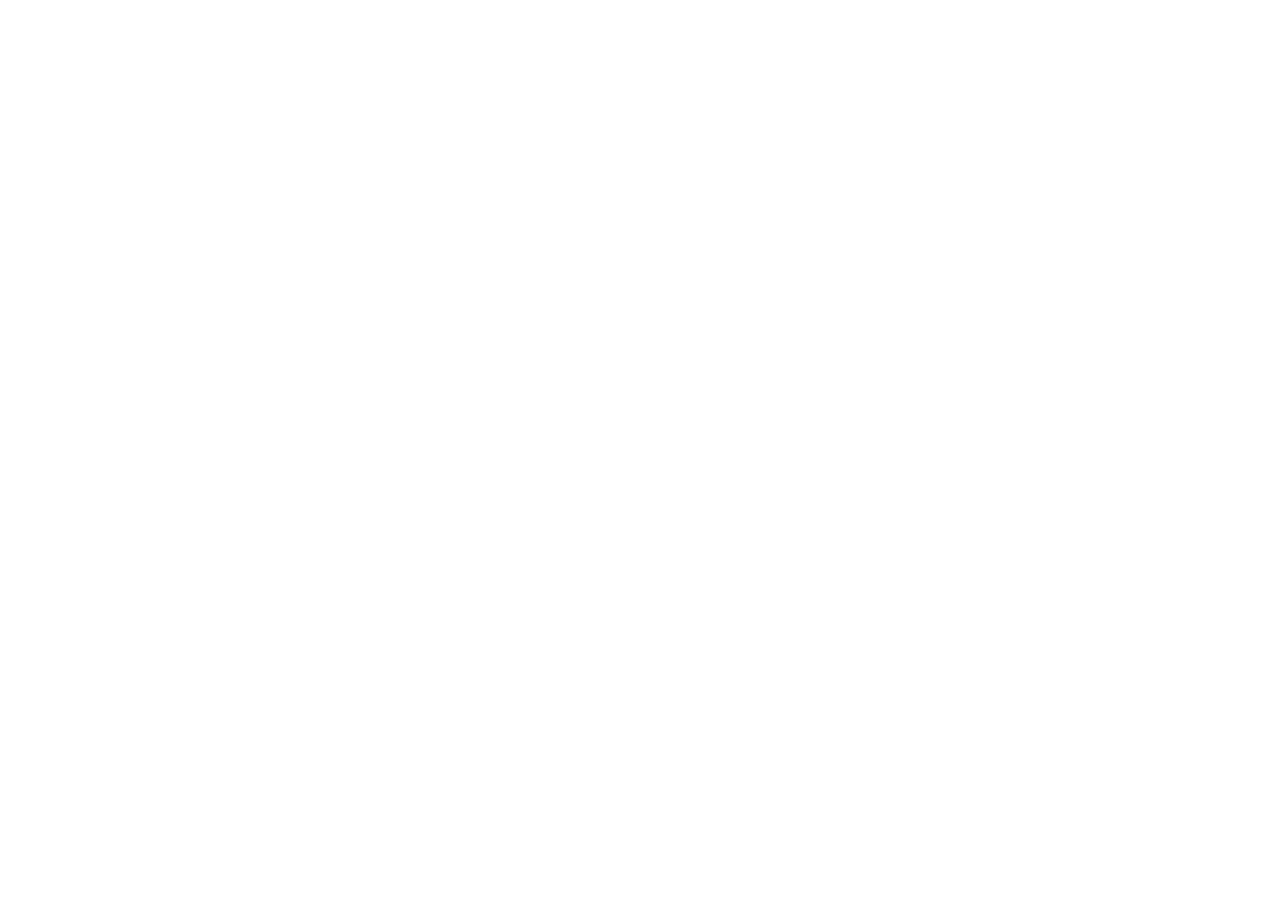
==== commit 242ac71d: "deploy ru demo" ====
--- a/index.html
+++ b/index.html
@@ -15,17 +15,17 @@
     <meta property="og:image:height" content="630" />
     <meta property="og:url" content="https://biber78788-byte.github.io/demo-chernila/" />
     <meta name="twitter:card" content="summary_large_image" />
-    <link rel="icon" type="image/png" href="./icon-512.png" />
-    <link rel="apple-touch-icon" href="./icon-512.png" />
+    <link rel="icon" type="image/png" href="/demo-chernila/icon-512.png" />
+    <link rel="apple-touch-icon" href="/demo-chernila/icon-512.png" />
     <link rel="preconnect" href="https://fonts.googleapis.com" />
     <link rel="preconnect" href="https://fonts.gstatic.com" crossorigin />
     <link
       href="https://fonts.googleapis.com/css2?family=Inter:wght@400;500;600;700;800&family=JetBrains+Mono:wght@500;600&display=swap"
       rel="stylesheet"
     />
-    <script type="module" crossorigin src="./assets/index-B4izTfOp.js"></script>
-    <link rel="stylesheet" crossorigin href="./assets/index-D12n0EDC.css">
-  <link rel="manifest" href="./manifest.webmanifest"></head>
+    <script type="module" crossorigin src="/demo-chernila/assets/index-1GU01SRY.js"></script>
+    <link rel="stylesheet" crossorigin href="/demo-chernila/assets/index-CuIjLq5-.css">
+  <link rel="manifest" href="/demo-chernila/manifest.webmanifest"></head>
   <body>
     <div id="root"></div>
   </body>
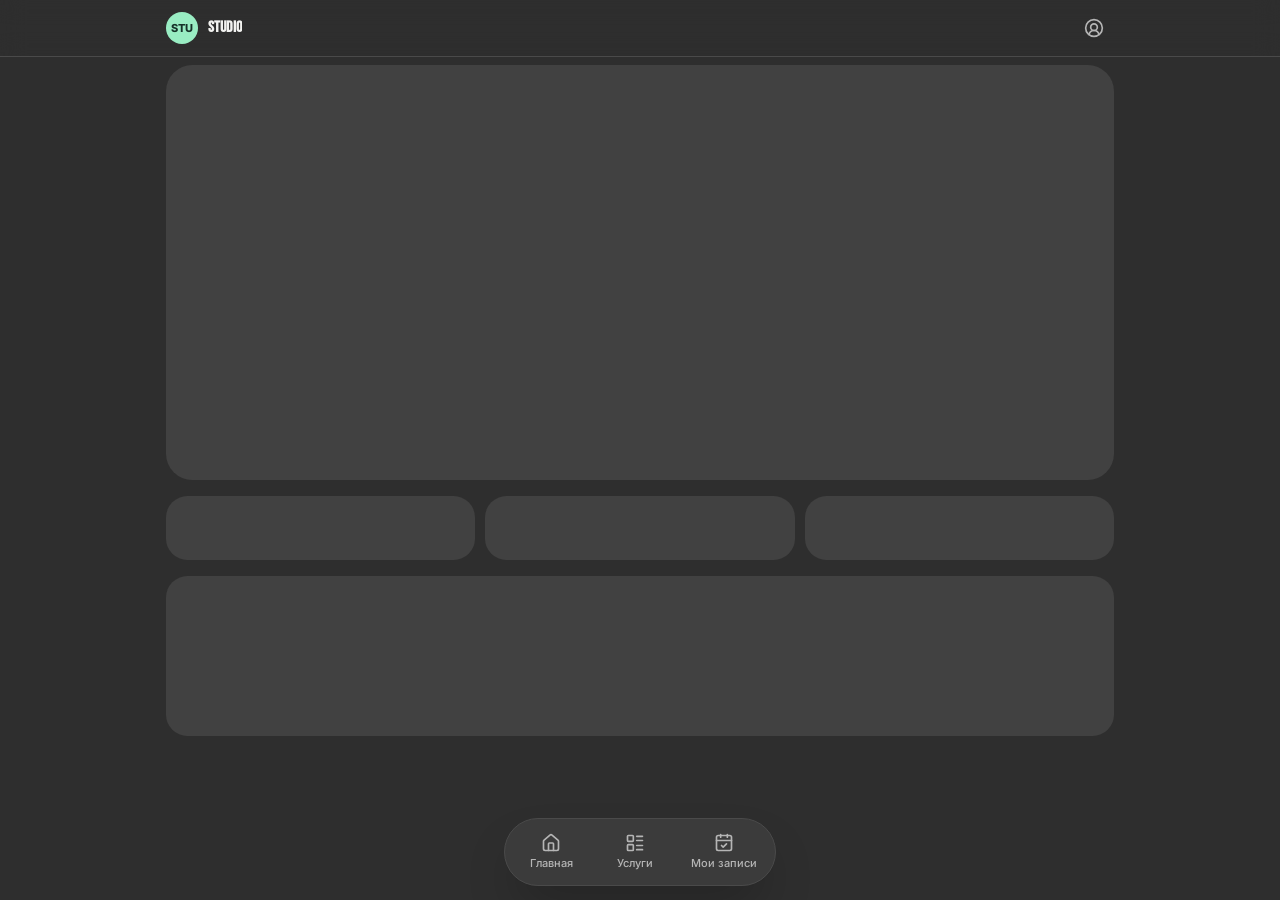
==== commit 81d1ec27: "deploy ru demo" ====
--- a/index.html
+++ b/index.html
@@ -15,17 +15,17 @@
     <meta property="og:image:height" content="630" />
     <meta property="og:url" content="https://biber78788-byte.github.io/demo-chernila/" />
     <meta name="twitter:card" content="summary_large_image" />
-    <link rel="icon" type="image/png" href="/demo-chernila/icon-512.png" />
-    <link rel="apple-touch-icon" href="/demo-chernila/icon-512.png" />
+    <link rel="icon" type="image/png" href="/icon-512.png" />
+    <link rel="apple-touch-icon" href="/icon-512.png" />
     <link rel="preconnect" href="https://fonts.googleapis.com" />
     <link rel="preconnect" href="https://fonts.gstatic.com" crossorigin />
     <link
       href="https://fonts.googleapis.com/css2?family=Inter:wght@400;500;600;700;800&family=JetBrains+Mono:wght@500;600&display=swap"
       rel="stylesheet"
     />
-    <script type="module" crossorigin src="/demo-chernila/assets/index-1GU01SRY.js"></script>
-    <link rel="stylesheet" crossorigin href="/demo-chernila/assets/index-CuIjLq5-.css">
-  <link rel="manifest" href="/demo-chernila/manifest.webmanifest"></head>
+    <script type="module" crossorigin src="/assets/index-BSW6nlOv.js"></script>
+    <link rel="stylesheet" crossorigin href="/assets/index-Dc32Z5D2.css">
+  <link rel="manifest" href="/manifest.webmanifest"></head>
   <body>
     <div id="root"></div>
   </body>
--- a/assets/index-Dc32Z5D2.css
+++ b/assets/index-Dc32Z5D2.css
@@ -0,0 +1 @@
+@layer properties{@supports (((-webkit-hyphens:none)) and (not (margin-trim:inline))) or ((-moz-orient:inline) and (not (color:rgb(from red r g b)))){:root,:host{--shimmer-angle:20deg}*,:before,:after,::backdrop{--tw-translate-x:0;--tw-translate-y:0;--tw-translate-z:0;--tw-rotate-x:initial;--tw-rotate-y:initial;--tw-rotate-z:initial;--tw-skew-x:initial;--tw-skew-y:initial;--tw-border-style:solid;--tw-gradient-position:initial;--tw-gradient-from:#0000;--tw-gradient-via:#0000;--tw-gradient-to:#0000;--tw-gradient-stops:initial;--tw-gradient-via-stops:initial;--tw-gradient-from-position:0%;--tw-gradient-via-position:50%;--tw-gradient-to-position:100%;--tw-leading:initial;--tw-font-weight:initial;--tw-tracking:initial;--tw-shadow:0 0 #0000;--tw-shadow-color:initial;--tw-shadow-alpha:100%;--tw-inset-shadow:0 0 #0000;--tw-inset-shadow-color:initial;--tw-inset-shadow-alpha:100%;--tw-ring-color:initial;--tw-ring-shadow:0 0 #0000;--tw-inset-ring-color:initial;--tw-inset-ring-shadow:0 0 #0000;--tw-ring-inset:initial;--tw-ring-offset-width:0px;--tw-ring-offset-color:#fff;--tw-ring-offset-shadow:0 0 #0000;--tw-outline-style:solid;--tw-backdrop-blur:initial;--tw-backdrop-brightness:initial;--tw-backdrop-contrast:initial;--tw-backdrop-grayscale:initial;--tw-backdrop-hue-rotate:initial;--tw-backdrop-invert:initial;--tw-backdrop-opacity:initial;--tw-backdrop-saturate:initial;--tw-backdrop-sepia:initial;--tw-duration:initial;--tw-ease:initial;--tw-content:"";--tw-blur:initial;--tw-brightness:initial;--tw-contrast:initial;--tw-grayscale:initial;--tw-hue-rotate:initial;--tw-invert:initial;--tw-opacity:initial;--tw-saturate:initial;--tw-sepia:initial;--tw-drop-shadow:initial;--tw-drop-shadow-color:initial;--tw-drop-shadow-alpha:100%;--tw-drop-shadow-size:initial;--tw-animation-delay:0s;--tw-animation-direction:normal;--tw-animation-duration:initial;--tw-animation-fill-mode:none;--tw-animation-iteration-count:1;--tw-enter-blur:0;--tw-enter-opacity:1;--tw-enter-rotate:0;--tw-enter-scale:1;--tw-enter-translate-x:0;--tw-enter-translate-y:0;--tw-exit-blur:0;--tw-exit-opacity:1;--tw-exit-rotate:0;--tw-exit-scale:1;--tw-exit-translate-x:0;--tw-exit-translate-y:0;--scroll-fade-t:0px;--scroll-fade-b:0px;--scroll-fade-s:0px;--scroll-fade-e:0px;--scroll-fade-mask:initial;--shimmer-image:initial;--shimmer-text-fill:initial}}}@layer theme{:root,:host{--font-mono:"JetBrains Mono", ui-monospace, "Cascadia Mono", monospace;--color-emerald-400:oklch(76.5% .177 163.223);--color-emerald-500:oklch(69.6% .17 162.48);--color-black:#000;--spacing:.25rem;--container-xs:20rem;--container-sm:24rem;--text-xs:.75rem;--text-xs--line-height:calc(1 / .75);--text-sm:.875rem;--text-sm--line-height:calc(1.25 / .875);--text-base:1rem;--text-base--line-height: 1.5 ;--text-lg:1.125rem;--text-lg--line-height:calc(1.75 / 1.125);--text-2xl:1.5rem;--text-2xl--line-height:calc(2 / 1.5);--text-3xl:1.875rem;--text-3xl--line-height: 1.2 ;--font-weight-medium:500;--font-weight-semibold:600;--font-weight-bold:700;--font-weight-extrabold:800;--tracking-tight:-.025em;--tracking-wide:.025em;--leading-snug:1.375;--radius-md:calc(var(--radius) * .8);--animate-spin:spin 1s linear infinite;--animate-pulse:pulse 2s cubic-bezier(.4, 0, .6, 1) infinite;--blur-xs:4px;--blur-md:12px;--blur-xl:24px;--default-transition-duration:.15s;--default-transition-timing-function:cubic-bezier(.4, 0, .2, 1);--default-font-family:"Inter Variable", ui-sans-serif, system-ui, -apple-system, sans-serif;--default-mono-font-family:"JetBrains Mono", ui-monospace, "Cascadia Mono", monospace;--color-popover:var(--popover)}}@layer base{*,:after,:before,::backdrop{box-sizing:border-box;border:0 solid;margin:0;padding:0}::file-selector-button{box-sizing:border-box;border:0 solid;margin:0;padding:0}html,:host{-webkit-text-size-adjust:100%;tab-size:4;line-height:1.5;font-family:var(--default-font-family,-apple-system, BlinkMacSystemFont, "Segoe UI", Roboto, "Helvetica Neue", "Noto Sans", Arial, sans-serif, "Apple Color Emoji", "Segoe UI Emoji", "Segoe UI Symbol", "Noto Color Emoji");font-feature-settings:var(--default-font-feature-settings,normal);font-variation-settings:var(--default-font-variation-settings,normal);-webkit-tap-highlight-color:transparent}hr{height:0;color:inherit;border-top-width:1px}abbr:where([title]){-webkit-text-decoration:underline dotted;text-decoration:underline dotted}h1,h2,h3,h4,h5,h6{font-size:inherit;font-weight:inherit}a{color:inherit;-webkit-text-decoration:inherit;text-decoration:inherit}b,strong{font-weight:bolder}code,kbd,samp,pre{font-family:var(--default-mono-font-family,ui-monospace, SFMono-Regular, Menlo, Monaco, Consolas, "Liberation Mono", "Courier New", monospace);font-feature-settings:var(--default-mono-font-feature-settings,normal);font-variation-settings:var(--default-mono-font-variation-settings,normal);font-size:1em}small{font-size:80%}sub,sup{vertical-align:baseline;font-size:75%;line-height:0;position:relative}sub{bottom:-.25em}sup{top:-.5em}table{text-indent:0;border-color:inherit;border-collapse:collapse}:-moz-focusring:where(:not(iframe)){outline:auto}progress{vertical-align:baseline}summary{display:list-item}ol,ul,menu{list-style:none}img,svg,video,canvas,audio,iframe,embed,object{vertical-align:middle;display:block}img,video{max-width:100%;height:auto}button,input,select,optgroup,textarea{font:inherit;font-feature-settings:inherit;font-variation-settings:inherit;letter-spacing:inherit;color:inherit;opacity:1;background-color:#0000;border-radius:0}::file-selector-button{font:inherit;font-feature-settings:inherit;font-variation-settings:inherit;letter-spacing:inherit;color:inherit;opacity:1;background-color:#0000;border-radius:0}:where(select:is([multiple],[size])) optgroup{font-weight:bolder}:where(select:is([multiple],[size])) optgroup option{padding-inline-start:20px}::file-selector-button{margin-inline-end:4px}::placeholder{opacity:1}@supports (not ((-webkit-appearance:-apple-pay-button))) or (contain-intrinsic-size:1px){::placeholder{color:currentColor}@supports (color:color-mix(in lab,red,red)){::placeholder{color:color-mix(in oklab,currentcolor 50%,transparent)}}}textarea{resize:vertical}::-webkit-search-decoration{-webkit-appearance:none}::-webkit-date-and-time-value{min-height:1lh;text-align:inherit}::-webkit-datetime-edit{display:inline-flex}::-webkit-datetime-edit-fields-wrapper{padding:0}::-webkit-datetime-edit{padding-block:0}::-webkit-datetime-edit-year-field{padding-block:0}::-webkit-datetime-edit-month-field{padding-block:0}::-webkit-datetime-edit-day-field{padding-block:0}::-webkit-datetime-edit-hour-field{padding-block:0}::-webkit-datetime-edit-minute-field{padding-block:0}::-webkit-datetime-edit-second-field{padding-block:0}::-webkit-datetime-edit-millisecond-field{padding-block:0}::-webkit-datetime-edit-meridiem-field{padding-block:0}::-webkit-calendar-picker-indicator{line-height:1}:-moz-ui-invalid{box-shadow:none}button,input:where([type=button],[type=reset],[type=submit]){appearance:button}::file-selector-button{appearance:button}::-webkit-inner-spin-button{height:auto}::-webkit-outer-spin-button{height:auto}[hidden]:where(:not([hidden=until-found])){display:none!important}*{border-color:var(--border);outline-color:var(--ring)}@supports (color:color-mix(in lab,red,red)){*{outline-color:color-mix(in oklab,var(--ring) 50%,transparent)}}html{color-scheme:dark;scroll-behavior:smooth;font-family:Inter Variable,ui-sans-serif,system-ui,-apple-system,sans-serif}body{background-color:var(--background);color:var(--foreground);-webkit-font-smoothing:antialiased;-moz-osx-font-smoothing:grayscale}h1,h2,h3{font-family:Bebas Neue,Arial Narrow,sans-serif}::selection{background:var(--primary)}@supports (color:color-mix(in lab,red,red)){::selection{background:color-mix(in oklab,var(--primary) 45%,transparent)}}}@layer components;@layer utilities{.\@container\/card-header{container:card-header/inline-size}.pointer-events-auto{pointer-events:auto}.pointer-events-none{pointer-events:none}.sr-only{clip-path:inset(50%);white-space:nowrap;border-width:0;width:1px;height:1px;margin:-1px;padding:0;position:absolute;overflow:hidden}.absolute{position:absolute}.fixed{position:fixed}.relative{position:relative}.sticky{position:sticky}.inset-0{inset:0}.inset-x-0{inset-inline:0}.inset-x-4{inset-inline:calc(var(--spacing) * 4)}.top-0{top:0}.top-1\/2{top:50%}.top-2{top:calc(var(--spacing) * 2)}.right-2{right:calc(var(--spacing) * 2)}.bottom-0{bottom:0}.bottom-4{bottom:calc(var(--spacing) * 4)}.left-1\/2{left:50%}.isolate{isolation:isolate}.z-10{z-index:10}.z-40{z-index:40}.z-50{z-index:50}.col-span-2{grid-column:span 2/span 2}.col-start-2{grid-column-start:2}.row-span-2{grid-row:span 2/span 2}.row-start-1{grid-row-start:1}.m-\(--drawer-inset\,0px\){margin:var(--drawer-inset,0px)}.-mx-1{margin-inline:calc(var(--spacing) * -1)}.-mx-4{margin-inline:calc(var(--spacing) * -4)}.mx-auto{margin-inline:auto}.my-1{margin-block:var(--spacing)}.mt-0\.5{margin-top:calc(var(--spacing) * .5)}.mt-1{margin-top:var(--spacing)}.mt-1\.5{margin-top:calc(var(--spacing) * 1.5)}.mt-2{margin-top:calc(var(--spacing) * 2)}.mt-2\.5{margin-top:calc(var(--spacing) * 2.5)}.mt-3{margin-top:calc(var(--spacing) * 3)}.mt-4{margin-top:calc(var(--spacing) * 4)}.mt-5{margin-top:calc(var(--spacing) * 5)}.mt-8{margin-top:calc(var(--spacing) * 8)}.mt-auto{margin-top:auto}.-mb-4{margin-bottom:calc(var(--spacing) * -4)}.mb-1\.5{margin-bottom:calc(var(--spacing) * 1.5)}.mb-3{margin-bottom:calc(var(--spacing) * 3)}.mb-4{margin-bottom:calc(var(--spacing) * 4)}.mb-5{margin-bottom:calc(var(--spacing) * 5)}.block{display:block}.flex{display:flex}.grid{display:grid}.hidden{display:none}.inline-flex{display:inline-flex}.table{display:table}.field-sizing-content{field-sizing:content}.aspect-\[4\/3\]{aspect-ratio:4/3}.aspect-\[16\/10\]{aspect-ratio:16/10}.size-1\.5{width:calc(var(--spacing) * 1.5);height:calc(var(--spacing) * 1.5)}.size-3{width:calc(var(--spacing) * 3);height:calc(var(--spacing) * 3)}.size-3\.5{width:calc(var(--spacing) * 3.5);height:calc(var(--spacing) * 3.5)}.size-4{width:calc(var(--spacing) * 4);height:calc(var(--spacing) * 4)}.size-4\.5{width:calc(var(--spacing) * 4.5);height:calc(var(--spacing) * 4.5)}.size-5{width:calc(var(--spacing) * 5);height:calc(var(--spacing) * 5)}.size-6{width:calc(var(--spacing) * 6);height:calc(var(--spacing) * 6)}.size-8{width:calc(var(--spacing) * 8);height:calc(var(--spacing) * 8)}.size-10{width:calc(var(--spacing) * 10);height:calc(var(--spacing) * 10)}.size-12{width:calc(var(--spacing) * 12);height:calc(var(--spacing) * 12)}.size-14{width:calc(var(--spacing) * 14);height:calc(var(--spacing) * 14)}.h-\(--drawer-content-height\){height:var(--drawer-content-height)}.h-1{height:var(--spacing)}.h-3\.5{height:calc(var(--spacing) * 3.5)}.h-5{height:calc(var(--spacing) * 5)}.h-6{height:calc(var(--spacing) * 6)}.h-8{height:calc(var(--spacing) * 8)}.h-10{height:calc(var(--spacing) * 10)}.h-12{height:calc(var(--spacing) * 12)}.h-14{height:calc(var(--spacing) * 14)}.h-16{height:calc(var(--spacing) * 16)}.h-24{height:calc(var(--spacing) * 24)}.h-40{height:calc(var(--spacing) * 40)}.h-64{height:calc(var(--spacing) * 64)}.h-\[calc\(100\%-1px\)\]{height:calc(100% - 1px)}.h-auto{height:auto}.h-px{height:1px}.max-h-\(--available-height\){max-height:var(--available-height)}.max-h-\(--drawer-content-max-height\,none\){max-height:var(--drawer-content-max-height,none)}.min-h-0{min-height:0}.min-h-16{min-height:calc(var(--spacing) * 16)}.min-h-dvh{min-height:100dvh}.w-\(--anchor-width\){width:var(--anchor-width)}.w-\(--drawer-content-width\,auto\){width:var(--drawer-content-width,auto)}.w-3\/4{width:75%}.w-28{width:calc(var(--spacing) * 28)}.w-fit{width:fit-content}.w-full{width:100%}.max-w-\[560px\]{max-width:560px}.max-w-\[980px\]{max-width:980px}.max-w-\[1280px\]{max-width:1280px}.max-w-\[calc\(100\%-2rem\)\]{max-width:calc(100% - 2rem)}.max-w-sm{max-width:var(--container-sm)}.max-w-xs{max-width:var(--container-xs)}.min-w-0{min-width:0}.min-w-14{min-width:calc(var(--spacing) * 14)}.min-w-20{min-width:calc(var(--spacing) * 20)}.min-w-36{min-width:calc(var(--spacing) * 36)}.min-w-40{min-width:calc(var(--spacing) * 40)}.flex-1{flex:1}.shrink-0{flex-shrink:0}.origin-\(--transform-origin\){transform-origin:var(--transform-origin)}.-translate-x-1\/2{--tw-translate-x: -50% ;translate:var(--tw-translate-x) var(--tw-translate-y)}.-translate-y-1\/2{--tw-translate-y: -50% ;translate:var(--tw-translate-x) var(--tw-translate-y)}.transform-\[translate3d\(var\(--translate-x\,0px\)\,var\(--translate-y\,0px\)\,0\)_scale\(var\(--stack-scale\)\)\]{transform:translate3d(var(--translate-x,0px),var(--translate-y,0px),0) scale(var(--stack-scale))}.animate-pulse{animation:var(--animate-pulse)}.animate-spin{animation:var(--animate-spin)}.cursor-default{cursor:default}.cursor-grab{cursor:grab}.cursor-not-allowed{cursor:not-allowed}.cursor-pointer{cursor:pointer}.scroll-my-1{scroll-margin-block:var(--spacing)}.\[scrollbar-width\:none\]{scrollbar-width:none}.auto-rows-min{grid-auto-rows:min-content}.grid-cols-2{grid-template-columns:repeat(2,minmax(0,1fr))}.grid-cols-3{grid-template-columns:repeat(3,minmax(0,1fr))}.grid-cols-4{grid-template-columns:repeat(4,minmax(0,1fr))}.flex-col{flex-direction:column}.flex-col-reverse{flex-direction:column-reverse}.flex-row{flex-direction:row}.flex-wrap{flex-wrap:wrap}.place-items-center{place-items:center}.items-center{align-items:center}.items-start{align-items:flex-start}.justify-between{justify-content:space-between}.justify-center{justify-content:center}.justify-start{justify-content:flex-start}.gap-\(--card-spacing\){gap:var(--card-spacing)}.gap-0\.5{gap:calc(var(--spacing) * .5)}.gap-1{gap:var(--spacing)}.gap-1\.5{gap:calc(var(--spacing) * 1.5)}.gap-2{gap:calc(var(--spacing) * 2)}.gap-2\.5{gap:calc(var(--spacing) * 2.5)}.gap-3{gap:calc(var(--spacing) * 3)}.gap-3\.5{gap:calc(var(--spacing) * 3.5)}.gap-4{gap:calc(var(--spacing) * 4)}.gap-5{gap:calc(var(--spacing) * 5)}.gap-6{gap:calc(var(--spacing) * 6)}.self-start{align-self:flex-start}.justify-self-end{justify-self:flex-end}.truncate{text-overflow:ellipsis;white-space:nowrap;overflow:hidden}.overflow-hidden{overflow:hidden}.overflow-x-auto{overflow-x:auto}.overflow-x-hidden{overflow-x:hidden}.overflow-y-auto{overflow-y:auto}.overscroll-contain{overscroll-behavior:contain}.rounded-2xl{border-radius:calc(var(--radius) * 1.8)}.rounded-3xl{border-radius:calc(var(--radius) * 2.2)}.rounded-4xl{border-radius:calc(var(--radius) * 2.6)}.rounded-\[inherit\]{border-radius:inherit}.rounded-\[min\(var\(--radius-md\)\,10px\)\]{border-radius:min(var(--radius-md),10px)}.rounded-\[min\(var\(--radius-md\)\,12px\)\]{border-radius:min(var(--radius-md),12px)}.rounded-full{border-radius:3.40282e38px}.rounded-lg{border-radius:var(--radius)}.rounded-md{border-radius:calc(var(--radius) * .8)}.rounded-none{border-radius:0}.rounded-xl{border-radius:calc(var(--radius) * 1.4)}.rounded-t-xl{border-top-left-radius:calc(var(--radius) * 1.4);border-top-right-radius:calc(var(--radius) * 1.4)}.rounded-b-xl{border-bottom-right-radius:calc(var(--radius) * 1.4);border-bottom-left-radius:calc(var(--radius) * 1.4)}.border{border-style:var(--tw-border-style);border-width:1px}.border-t{border-top-style:var(--tw-border-style);border-top-width:1px}.border-b{border-bottom-style:var(--tw-border-style);border-bottom-width:1px}.border-dashed{--tw-border-style:dashed;border-style:dashed}.border-border,.border-border\/60{border-color:var(--border)}@supports (color:color-mix(in lab,red,red)){.border-border\/60{border-color:color-mix(in oklab,var(--border) 60%,transparent)}}.border-input{border-color:var(--input)}.border-primary,.border-primary\/30{border-color:var(--primary)}@supports (color:color-mix(in lab,red,red)){.border-primary\/30{border-color:color-mix(in oklab,var(--primary) 30%,transparent)}}.border-transparent{border-color:#0000}.bg-\[\#2a2a2a\]{background-color:#2a2a2a}.bg-background,.bg-background\/85{background-color:var(--background)}@supports (color:color-mix(in lab,red,red)){.bg-background\/85{background-color:color-mix(in oklab,var(--background) 85%,transparent)}}.bg-black\/10{background-color:#0000001a}@supports (color:color-mix(in lab,red,red)){.bg-black\/10{background-color:color-mix(in oklab,var(--color-black) 10%,transparent)}}.bg-border{background-color:var(--border)}.bg-card,.bg-card\/60{background-color:var(--card)}@supports (color:color-mix(in lab,red,red)){.bg-card\/60{background-color:color-mix(in oklab,var(--card) 60%,transparent)}}.bg-destructive\/10{background-color:var(--destructive)}@supports (color:color-mix(in lab,red,red)){.bg-destructive\/10{background-color:color-mix(in oklab,var(--destructive) 10%,transparent)}}.bg-destructive\/15{background-color:var(--destructive)}@supports (color:color-mix(in lab,red,red)){.bg-destructive\/15{background-color:color-mix(in oklab,var(--destructive) 15%,transparent)}}.bg-emerald-500\/15{background-color:#00bb7f26}@supports (color:color-mix(in lab,red,red)){.bg-emerald-500\/15{background-color:color-mix(in oklab,var(--color-emerald-500) 15%,transparent)}}.bg-muted,.bg-muted\/50{background-color:var(--muted)}@supports (color:color-mix(in lab,red,red)){.bg-muted\/50{background-color:color-mix(in oklab,var(--muted) 50%,transparent)}}.bg-popover,.bg-popover\/90{background-color:var(--popover)}@supports (color:color-mix(in lab,red,red)){.bg-popover\/90{background-color:color-mix(in oklab,var(--popover) 90%,transparent)}}.bg-primary,.bg-primary\/10{background-color:var(--primary)}@supports (color:color-mix(in lab,red,red)){.bg-primary\/10{background-color:color-mix(in oklab,var(--primary) 10%,transparent)}}.bg-primary\/15{background-color:var(--primary)}@supports (color:color-mix(in lab,red,red)){.bg-primary\/15{background-color:color-mix(in oklab,var(--primary) 15%,transparent)}}.bg-secondary{background-color:var(--secondary)}.bg-transparent{background-color:#0000}.bg-gradient-to-br{--tw-gradient-position:to bottom right in oklab;background-image:linear-gradient(var(--tw-gradient-stops))}.from-\[\#2c3a33\]{--tw-gradient-from:#2c3a33;--tw-gradient-stops:var(--tw-gradient-via-stops,var(--tw-gradient-position), var(--tw-gradient-from) var(--tw-gradient-from-position), var(--tw-gradient-to) var(--tw-gradient-to-position))}.via-\[\#3b3a4a\]{--tw-gradient-via:#3b3a4a;--tw-gradient-via-stops:var(--tw-gradient-position), var(--tw-gradient-from) var(--tw-gradient-from-position), var(--tw-gradient-via) var(--tw-gradient-via-position), var(--tw-gradient-to) var(--tw-gradient-to-position);--tw-gradient-stops:var(--tw-gradient-via-stops)}.to-\[\#3b3a4a\]{--tw-gradient-to:#3b3a4a;--tw-gradient-stops:var(--tw-gradient-via-stops,var(--tw-gradient-position), var(--tw-gradient-from) var(--tw-gradient-from-position), var(--tw-gradient-to) var(--tw-gradient-to-position))}.to-\[\#262626\]{--tw-gradient-to:#262626;--tw-gradient-stops:var(--tw-gradient-via-stops,var(--tw-gradient-position), var(--tw-gradient-from) var(--tw-gradient-from-position), var(--tw-gradient-to) var(--tw-gradient-to-position))}.bg-clip-padding{background-clip:padding-box}.object-cover{object-fit:cover}.p-\(--card-spacing\){padding:var(--card-spacing)}.p-1{padding:var(--spacing)}.p-1\.5{padding:calc(var(--spacing) * 1.5)}.p-3{padding:calc(var(--spacing) * 3)}.p-4{padding:calc(var(--spacing) * 4)}.p-5{padding:calc(var(--spacing) * 5)}.p-6{padding:calc(var(--spacing) * 6)}.p-8{padding:calc(var(--spacing) * 8)}.p-\[3px\]{padding:3px}.px-\(--card-spacing\){padding-inline:var(--card-spacing)}.px-1\.5{padding-inline:calc(var(--spacing) * 1.5)}.px-2{padding-inline:calc(var(--spacing) * 2)}.px-2\.5{padding-inline:calc(var(--spacing) * 2.5)}.px-3{padding-inline:calc(var(--spacing) * 3)}.px-4{padding-inline:calc(var(--spacing) * 4)}.px-5{padding-inline:calc(var(--spacing) * 5)}.py-\(--card-spacing\){padding-block:var(--card-spacing)}.py-0\.5{padding-block:calc(var(--spacing) * .5)}.py-1{padding-block:var(--spacing)}.py-1\.5{padding-block:calc(var(--spacing) * 1.5)}.py-2{padding-block:calc(var(--spacing) * 2)}.py-2\.5{padding-block:calc(var(--spacing) * 2.5)}.py-3{padding-block:calc(var(--spacing) * 3)}.py-4{padding-block:calc(var(--spacing) * 4)}.py-6{padding-block:calc(var(--spacing) * 6)}.py-8{padding-block:calc(var(--spacing) * 8)}.py-24{padding-block:calc(var(--spacing) * 24)}.pt-0{padding-top:0}.pt-1{padding-top:var(--spacing)}.pt-2{padding-top:calc(var(--spacing) * 2)}.pt-3{padding-top:calc(var(--spacing) * 3)}.pt-4{padding-top:calc(var(--spacing) * 4)}.pr-2{padding-right:calc(var(--spacing) * 2)}.pr-8{padding-right:calc(var(--spacing) * 8)}.pb-0{padding-bottom:0}.pb-1{padding-bottom:var(--spacing)}.pb-2{padding-bottom:calc(var(--spacing) * 2)}.pb-16{padding-bottom:calc(var(--spacing) * 16)}.pb-40{padding-bottom:calc(var(--spacing) * 40)}.pb-\[max\(1rem\,env\(safe-area-inset-bottom\)\)\]{padding-bottom:max(1rem,env(safe-area-inset-bottom))}.pl-1\.5{padding-left:calc(var(--spacing) * 1.5)}.pl-2\.5{padding-left:calc(var(--spacing) * 2.5)}.text-center{text-align:center}.text-left{text-align:left}.text-right{text-align:right}.font-heading{font-family:Bebas Neue,Arial Narrow,sans-serif}.text-2xl{font-size:var(--text-2xl);line-height:var(--tw-leading,var(--text-2xl--line-height))}.text-3xl{font-size:var(--text-3xl);line-height:var(--tw-leading,var(--text-3xl--line-height))}.text-base{font-size:var(--text-base);line-height:var(--tw-leading,var(--text-base--line-height))}.text-lg{font-size:var(--text-lg);line-height:var(--tw-leading,var(--text-lg--line-height))}.text-sm{font-size:var(--text-sm);line-height:var(--tw-leading,var(--text-sm--line-height))}.text-xs{font-size:var(--text-xs);line-height:var(--tw-leading,var(--text-xs--line-height))}.text-\[0\.8rem\]{font-size:.8rem}.text-\[11px\]{font-size:11px}.leading-\[1\.12\]{--tw-leading:1.12;line-height:1.12}.leading-none{--tw-leading:1;line-height:1}.leading-snug{--tw-leading:var(--leading-snug);line-height:var(--leading-snug)}.font-bold{--tw-font-weight:var(--font-weight-bold);font-weight:var(--font-weight-bold)}.font-extrabold{--tw-font-weight:var(--font-weight-extrabold);font-weight:var(--font-weight-extrabold)}.font-medium{--tw-font-weight:var(--font-weight-medium);font-weight:var(--font-weight-medium)}.font-semibold{--tw-font-weight:var(--font-weight-semibold);font-weight:var(--font-weight-semibold)}.tracking-tight{--tw-tracking:var(--tracking-tight);letter-spacing:var(--tracking-tight)}.tracking-wide{--tw-tracking:var(--tracking-wide);letter-spacing:var(--tracking-wide)}.text-balance{text-wrap:balance}.whitespace-nowrap{white-space:nowrap}.text-card-foreground{color:var(--card-foreground)}.text-destructive{color:var(--destructive)}.text-emerald-400{color:var(--color-emerald-400)}.text-foreground,.text-foreground\/60{color:var(--foreground)}@supports (color:color-mix(in lab,red,red)){.text-foreground\/60{color:color-mix(in oklab,var(--foreground) 60%,transparent)}}.text-muted-foreground{color:var(--muted-foreground)}.text-popover-foreground{color:var(--popover-foreground)}.text-primary{color:var(--primary)}.text-primary-foreground{color:var(--primary-foreground)}.text-secondary-foreground{color:var(--secondary-foreground)}.uppercase{text-transform:uppercase}.line-through{text-decoration-line:line-through}.underline-offset-4{text-underline-offset:4px}.opacity-50{opacity:.5}.opacity-80{opacity:.8}.opacity-\[max\(var\(--drawer-overlay-min-opacity\,0\)\,calc\(1-var\(--drawer-swipe-progress\)\)\)\]{opacity:max(var(--drawer-overlay-min-opacity,0),calc(1 - var(--drawer-swipe-progress)))}.shadow-2xl{--tw-shadow:0 25px 50px -12px var(--tw-shadow-color,#00000040);box-shadow:var(--tw-inset-shadow),var(--tw-inset-ring-shadow),var(--tw-ring-offset-shadow),var(--tw-ring-shadow),var(--tw-shadow)}.shadow-md{--tw-shadow:0 4px 6px -1px var(--tw-shadow-color,#0000001a), 0 2px 4px -2px var(--tw-shadow-color,#0000001a);box-shadow:var(--tw-inset-shadow),var(--tw-inset-ring-shadow),var(--tw-ring-offset-shadow),var(--tw-ring-shadow),var(--tw-shadow)}.ring-0{--tw-ring-shadow:var(--tw-ring-inset,) 0 0 0 calc(0px + var(--tw-ring-offset-width)) var(--tw-ring-color,currentcolor);box-shadow:var(--tw-inset-shadow),var(--tw-inset-ring-shadow),var(--tw-ring-offset-shadow),var(--tw-ring-shadow),var(--tw-shadow)}.ring-1{--tw-ring-shadow:var(--tw-ring-inset,) 0 0 0 calc(1px + var(--tw-ring-offset-width)) var(--tw-ring-color,currentcolor);box-shadow:var(--tw-inset-shadow),var(--tw-inset-ring-shadow),var(--tw-ring-offset-shadow),var(--tw-ring-shadow),var(--tw-shadow)}.ring-foreground\/10{--tw-ring-color:var(--foreground)}@supports (color:color-mix(in lab,red,red)){.ring-foreground\/10{--tw-ring-color:color-mix(in oklab, var(--foreground) 10%, transparent)}}.outline-hidden{--tw-outline-style:none;outline-style:none}@media(forced-colors:active){.outline-hidden{outline-offset:2px;outline:2px solid #0000}}.outline{outline-style:var(--tw-outline-style);outline-width:1px}.backdrop-blur-md{--tw-backdrop-blur:blur(var(--blur-md));-webkit-backdrop-filter:var(--tw-backdrop-blur,) var(--tw-backdrop-brightness,) var(--tw-backdrop-contrast,) var(--tw-backdrop-grayscale,) var(--tw-backdrop-hue-rotate,) var(--tw-backdrop-invert,) var(--tw-backdrop-opacity,) var(--tw-backdrop-saturate,) var(--tw-backdrop-sepia,);backdrop-filter:var(--tw-backdrop-blur,) var(--tw-backdrop-brightness,) var(--tw-backdrop-contrast,) var(--tw-backdrop-grayscale,) var(--tw-backdrop-hue-rotate,) var(--tw-backdrop-invert,) var(--tw-backdrop-opacity,) var(--tw-backdrop-saturate,) var(--tw-backdrop-sepia,)}.backdrop-blur-xl{--tw-backdrop-blur:blur(var(--blur-xl));-webkit-backdrop-filter:var(--tw-backdrop-blur,) var(--tw-backdrop-brightness,) var(--tw-backdrop-contrast,) var(--tw-backdrop-grayscale,) var(--tw-backdrop-hue-rotate,) var(--tw-backdrop-invert,) var(--tw-backdrop-opacity,) var(--tw-backdrop-saturate,) var(--tw-backdrop-sepia,);backdrop-filter:var(--tw-backdrop-blur,) var(--tw-backdrop-brightness,) var(--tw-backdrop-contrast,) var(--tw-backdrop-grayscale,) var(--tw-backdrop-hue-rotate,) var(--tw-backdrop-invert,) var(--tw-backdrop-opacity,) var(--tw-backdrop-saturate,) var(--tw-backdrop-sepia,)}.transition-\[transform\,height\,opacity\,filter\]{transition-property:transform,height,opacity,filter;transition-timing-function:var(--tw-ease,var(--default-transition-timing-function));transition-duration:var(--tw-duration,var(--default-transition-duration))}.transition-all{transition-property:all;transition-timing-function:var(--tw-ease,var(--default-transition-timing-function));transition-duration:var(--tw-duration,var(--default-transition-duration))}.transition-colors{transition-property:color,background-color,border-color,outline-color,text-decoration-color,fill,stroke,--tw-gradient-from,--tw-gradient-via,--tw-gradient-to;transition-timing-function:var(--tw-ease,var(--default-transition-timing-function));transition-duration:var(--tw-duration,var(--default-transition-duration))}.transition-opacity{transition-property:opacity;transition-timing-function:var(--tw-ease,var(--default-transition-timing-function));transition-duration:var(--tw-duration,var(--default-transition-duration))}.transition-transform{transition-property:transform,translate,scale,rotate;transition-timing-function:var(--tw-ease,var(--default-transition-timing-function));transition-duration:var(--tw-duration,var(--default-transition-duration))}.duration-100{--tw-duration:.1s;transition-duration:.1s}.duration-200{--tw-duration:.2s;transition-duration:.2s}.duration-300{--tw-duration:.3s;transition-duration:.3s}.duration-450{--tw-duration:.45s;transition-duration:.45s}.ease-\[cubic-bezier\(0\.22\,1\,0\.36\,1\)\]{--tw-ease:cubic-bezier(.22,1,.36,1);transition-timing-function:cubic-bezier(.22,1,.36,1)}.ease-\[cubic-bezier\(0\.32\,0\.72\,0\,1\)\]{--tw-ease:cubic-bezier(.32,.72,0,1);transition-timing-function:cubic-bezier(.32,.72,0,1)}.ease-\[cubic-bezier\(0\.45\,1\.005\,0\,1\.005\)\]{--tw-ease:cubic-bezier(.45,1.005,0,1.005);transition-timing-function:cubic-bezier(.45,1.005,0,1.005)}.will-change-transform{will-change:transform}.outline-none{--tw-outline-style:none;outline-style:none}.select-none{-webkit-user-select:none;user-select:none}.select-text{-webkit-user-select:text;user-select:text}.\[--bleed\:3rem\]{--bleed:3rem}.\[--card-spacing\:--spacing\(4\)\]{--card-spacing:calc(var(--spacing) * 4)}.\[--drawer-content-height\:var\(--drawer-height\,auto\)\]{--drawer-content-height:var(--drawer-height,auto)}.\[--peek\:1rem\]{--peek:1rem}.\[--stack-height\:var\(--drawer-frontmost-height\,var\(--drawer-height\,0px\)\)\]{--stack-height:var(--drawer-frontmost-height,var(--drawer-height,0px))}.\[--stack-peek-offset\:max\(0px\,calc\(\(var\(--nested-drawers\)-var\(--stack-progress\)\)\*var\(--peek\)\)\)\]{--stack-peek-offset:max(0px, calc((var(--nested-drawers) - var(--stack-progress)) * var(--peek)))}.\[--stack-progress\:clamp\(0\,var\(--drawer-swipe-progress\)\,1\)\]{--stack-progress:clamp(0, var(--drawer-swipe-progress), 1)}.\[--stack-scale-base\:max\(0\,calc\(1-\(var\(--nested-drawers\)\*var\(--stack-step\)\)\)\)\]{--stack-scale-base:max(0, calc(1 - (var(--nested-drawers) * var(--stack-step))))}.\[--stack-scale\:clamp\(0\,calc\(var\(--stack-scale-base\)\+\(var\(--stack-step\)\*var\(--stack-progress\)\)\)\,1\)\]{--stack-scale:clamp(0, calc(var(--stack-scale-base) + (var(--stack-step) * var(--stack-progress))), 1)}.\[--stack-shrink\:calc\(1-var\(--stack-scale\)\)\]{--stack-shrink:calc(1 - var(--stack-scale))}.\[--stack-step\:0\.05\]{--stack-step:.05}.\[interpolate-size\:allow-keywords\]{interpolate-size:allow-keywords}@media(hover:hover){.group-hover\:scale-\[1\.03\]:is(:where(.group):hover *){scale:1.03}}.group-has-\[\:focus-visible\]\/field-label\:border-transparent:is(:where(.group\/field-label):has(:focus-visible) *){border-color:#0000}.group-has-\[\:focus-visible\]\/field-label\:ring-0:is(:where(.group\/field-label):has(:focus-visible) *){--tw-ring-shadow:var(--tw-ring-inset,) 0 0 0 calc(0px + var(--tw-ring-offset-width)) var(--tw-ring-color,currentcolor);box-shadow:var(--tw-inset-shadow),var(--tw-inset-ring-shadow),var(--tw-ring-offset-shadow),var(--tw-ring-shadow),var(--tw-shadow)}.group-data-nested-drawer-open\/drawer-popup\:opacity-0:is(:where(.group\/drawer-popup)[data-nested-drawer-open] *){opacity:0}.group-data-nested-drawer-swiping\/drawer-popup\:opacity-100:is(:where(.group\/drawer-popup)[data-nested-drawer-swiping] *){opacity:1}.group-data-swiping\/drawer-popup\:select-none:is(:where(.group\/drawer-popup)[data-swiping] *){-webkit-user-select:none;user-select:none}.group-data-\[disabled\=true\]\:pointer-events-none:is(:where(.group)[data-disabled=true] *){pointer-events:none}.group-data-\[disabled\=true\]\:opacity-50:is(:where(.group)[data-disabled=true] *){opacity:.5}.group-data-\[size\=default\]\/switch\:size-4:is(:where(.group\/switch)[data-size=default] *){width:calc(var(--spacing) * 4);height:calc(var(--spacing) * 4)}.group-data-\[size\=sm\]\/card\:text-sm:is(:where(.group\/card)[data-size=sm] *){font-size:var(--text-sm);line-height:var(--tw-leading,var(--text-sm--line-height))}.group-data-\[size\=sm\]\/switch\:size-3:is(:where(.group\/switch)[data-size=sm] *){width:calc(var(--spacing) * 3);height:calc(var(--spacing) * 3)}.group-data-\[swipe-axis\=x\]\/drawer-popup\:h-full:is(:where(.group\/drawer-popup)[data-swipe-axis=x] *){height:100%}.group-data-\[swipe-axis\=x\]\/drawer-popup\:w-3:is(:where(.group\/drawer-popup)[data-swipe-axis=x] *){width:calc(var(--spacing) * 3)}.group-data-\[swipe-axis\=x\]\/drawer-popup\:items-center:is(:where(.group\/drawer-popup)[data-swipe-axis=x] *){align-items:center}.group-data-\[swipe-axis\=y\]\/drawer-popup\:h-3:is(:where(.group\/drawer-popup)[data-swipe-axis=y] *){height:calc(var(--spacing) * 3)}.group-data-\[swipe-axis\=y\]\/drawer-popup\:w-full:is(:where(.group\/drawer-popup)[data-swipe-axis=y] *){width:100%}.group-data-\[swipe-axis\=y\]\/drawer-popup\:justify-center:is(:where(.group\/drawer-popup)[data-swipe-axis=y] *){justify-content:center}.group-data-\[swipe-axis\=y\]\/drawer-popup\:text-center:is(:where(.group\/drawer-popup)[data-swipe-axis=y] *){text-align:center}.group-data-\[swipe-direction\=down\]\/drawer-popup\:items-end:is(:where(.group\/drawer-popup)[data-swipe-direction=down] *){align-items:flex-end}.group-data-\[swipe-direction\=left\]\/drawer-popup\:order-last:is(:where(.group\/drawer-popup)[data-swipe-direction=left] *){order:9999}.group-data-\[swipe-direction\=left\]\/drawer-popup\:justify-start:is(:where(.group\/drawer-popup)[data-swipe-direction=left] *){justify-content:flex-start}.group-data-\[swipe-direction\=right\]\/drawer-popup\:justify-end:is(:where(.group\/drawer-popup)[data-swipe-direction=right] *){justify-content:flex-end}.group-data-\[swipe-direction\=up\]\/drawer-popup\:order-last:is(:where(.group\/drawer-popup)[data-swipe-direction=up] *){order:9999}.group-data-\[swipe-direction\=up\]\/drawer-popup\:items-start:is(:where(.group\/drawer-popup)[data-swipe-direction=up] *){align-items:flex-start}.group-data-\[variant\=line\]\/tabs-list\:bg-transparent:is(:where(.group\/tabs-list)[data-variant=line] *){background-color:#0000}.group-data-horizontal\/tabs\:h-8:is(:where(.group\/tabs):where([data-orientation=horizontal]) *){height:calc(var(--spacing) * 8)}.group-data-vertical\/tabs\:h-fit:is(:where(.group\/tabs):where([data-orientation=vertical]) *){height:fit-content}.group-data-vertical\/tabs\:w-full:is(:where(.group\/tabs):where([data-orientation=vertical]) *){width:100%}.group-data-vertical\/tabs\:flex-col:is(:where(.group\/tabs):where([data-orientation=vertical]) *){flex-direction:column}.group-data-vertical\/tabs\:justify-start:is(:where(.group\/tabs):where([data-orientation=vertical]) *){justify-content:flex-start}.group-data-vertical\/tabs\:px-3\.5:is(:where(.group\/tabs):where([data-orientation=vertical]) *){padding-inline:calc(var(--spacing) * 3.5)}.group-data-vertical\/tabs\:py-2\.5:is(:where(.group\/tabs):where([data-orientation=vertical]) *){padding-block:calc(var(--spacing) * 2.5)}.peer-disabled\:cursor-not-allowed:is(:where(.peer):disabled~*){cursor:not-allowed}.peer-disabled\:opacity-50:is(:where(.peer):disabled~*){opacity:.5}.file\:inline-flex::file-selector-button{display:inline-flex}.file\:h-6::file-selector-button{height:calc(var(--spacing) * 6)}.file\:border-0::file-selector-button{border-style:var(--tw-border-style);border-width:0}.file\:bg-transparent::file-selector-button{background-color:#0000}.file\:text-sm::file-selector-button{font-size:var(--text-sm);line-height:var(--tw-leading,var(--text-sm--line-height))}.file\:font-medium::file-selector-button{--tw-font-weight:var(--font-weight-medium);font-weight:var(--font-weight-medium)}.file\:text-foreground::file-selector-button{color:var(--foreground)}.placeholder\:text-muted-foreground::placeholder{color:var(--muted-foreground)}.after\:pointer-events-none:after{content:var(--tw-content);pointer-events:none}.after\:absolute:after{content:var(--tw-content);position:absolute}.after\:-inset-x-3:after{content:var(--tw-content);inset-inline:calc(var(--spacing) * -3)}.after\:-inset-y-2:after{content:var(--tw-content);inset-block:calc(var(--spacing) * -2)}.after\:block:after{content:var(--tw-content);display:block}.after\:shrink-0:after{content:var(--tw-content);flex-shrink:0}.after\:rounded-full:after{content:var(--tw-content);border-radius:3.40282e38px}.after\:bg-\(--drawer-bleed-background\,var\(--color-popover\)\):after{content:var(--tw-content);background-color:var(--drawer-bleed-background,var(--color-popover))}.after\:bg-foreground:after{content:var(--tw-content);background-color:var(--foreground)}.after\:bg-muted:after{content:var(--tw-content);background-color:var(--muted)}.after\:opacity-0:after{content:var(--tw-content);opacity:0}.after\:transition-opacity:after{content:var(--tw-content);transition-property:opacity;transition-timing-function:var(--tw-ease,var(--default-transition-timing-function));transition-duration:var(--tw-duration,var(--default-transition-duration))}.group-data-\[swipe-axis\=x\]\/drawer-popup\:after\:h-24:is(:where(.group\/drawer-popup)[data-swipe-axis=x] *):after{content:var(--tw-content);height:calc(var(--spacing) * 24)}.group-data-\[swipe-axis\=x\]\/drawer-popup\:after\:w-1:is(:where(.group\/drawer-popup)[data-swipe-axis=x] *):after{content:var(--tw-content);width:var(--spacing)}.group-data-\[swipe-axis\=y\]\/drawer-popup\:after\:h-1:is(:where(.group\/drawer-popup)[data-swipe-axis=y] *):after{content:var(--tw-content);height:var(--spacing)}.group-data-\[swipe-axis\=y\]\/drawer-popup\:after\:w-24:is(:where(.group\/drawer-popup)[data-swipe-axis=y] *):after{content:var(--tw-content);width:calc(var(--spacing) * 24)}.group-data-horizontal\/tabs\:after\:inset-x-0:is(:where(.group\/tabs):where([data-orientation=horizontal]) *):after{content:var(--tw-content);inset-inline:0}.group-data-horizontal\/tabs\:after\:bottom-\[-5px\]:is(:where(.group\/tabs):where([data-orientation=horizontal]) *):after{content:var(--tw-content);bottom:-5px}.group-data-horizontal\/tabs\:after\:h-0\.5:is(:where(.group\/tabs):where([data-orientation=horizontal]) *):after{content:var(--tw-content);height:calc(var(--spacing) * .5)}.group-data-vertical\/tabs\:after\:inset-y-0:is(:where(.group\/tabs):where([data-orientation=vertical]) *):after{content:var(--tw-content);inset-block:0}.group-data-vertical\/tabs\:after\:-right-1:is(:where(.group\/tabs):where([data-orientation=vertical]) *):after{content:var(--tw-content);right:calc(var(--spacing) * -1)}.group-data-vertical\/tabs\:after\:w-0\.5:is(:where(.group\/tabs):where([data-orientation=vertical]) *):after{content:var(--tw-content);width:calc(var(--spacing) * .5)}@media(hover:hover){.hover\:-translate-y-0\.5:hover{--tw-translate-y:calc(var(--spacing) * -.5);translate:var(--tw-translate-x) var(--tw-translate-y)}.hover\:border-ring\/60:hover{border-color:var(--ring)}@supports (color:color-mix(in lab,red,red)){.hover\:border-ring\/60:hover{border-color:color-mix(in oklab,var(--ring) 60%,transparent)}}.hover\:bg-\[color-mix\(in_oklch\,var\(--secondary\)\,var\(--foreground\)_5\%\)\]:hover{background-color:var(--secondary)}@supports (color:color-mix(in lab,red,red)){.hover\:bg-\[color-mix\(in_oklch\,var\(--secondary\)\,var\(--foreground\)_5\%\)\]:hover{background-color:color-mix(in oklch,var(--secondary),var(--foreground) 5%)}}.hover\:bg-destructive\/20:hover{background-color:var(--destructive)}@supports (color:color-mix(in lab,red,red)){.hover\:bg-destructive\/20:hover{background-color:color-mix(in oklab,var(--destructive) 20%,transparent)}}.hover\:bg-muted:hover{background-color:var(--muted)}.hover\:bg-primary\/80:hover{background-color:var(--primary)}@supports (color:color-mix(in lab,red,red)){.hover\:bg-primary\/80:hover{background-color:color-mix(in oklab,var(--primary) 80%,transparent)}}.hover\:text-destructive:hover{color:var(--destructive)}.hover\:text-foreground:hover{color:var(--foreground)}.hover\:text-muted-foreground:hover{color:var(--muted-foreground)}.hover\:underline:hover{text-decoration-line:underline}}.focus\:bg-accent:focus{background-color:var(--accent)}.focus\:text-accent-foreground:focus,:is(.not-data-\[variant\=destructive\]\:focus\:\*\*\:text-accent-foreground:not([data-variant=destructive]):focus *){color:var(--accent-foreground)}.focus-visible\:border-destructive\/40:focus-visible{border-color:var(--destructive)}@supports (color:color-mix(in lab,red,red)){.focus-visible\:border-destructive\/40:focus-visible{border-color:color-mix(in oklab,var(--destructive) 40%,transparent)}}.focus-visible\:border-ring:focus-visible{border-color:var(--ring)}.focus-visible\:ring-3:focus-visible,.focus-visible\:ring-\[3px\]:focus-visible{--tw-ring-shadow:var(--tw-ring-inset,) 0 0 0 calc(3px + var(--tw-ring-offset-width)) var(--tw-ring-color,currentcolor);box-shadow:var(--tw-inset-shadow),var(--tw-inset-ring-shadow),var(--tw-ring-offset-shadow),var(--tw-ring-shadow),var(--tw-shadow)}.focus-visible\:ring-destructive\/20:focus-visible{--tw-ring-color:var(--destructive)}@supports (color:color-mix(in lab,red,red)){.focus-visible\:ring-destructive\/20:focus-visible{--tw-ring-color:color-mix(in oklab, var(--destructive) 20%, transparent)}}.focus-visible\:ring-ring\/50:focus-visible{--tw-ring-color:var(--ring)}@supports (color:color-mix(in lab,red,red)){.focus-visible\:ring-ring\/50:focus-visible{--tw-ring-color:color-mix(in oklab, var(--ring) 50%, transparent)}}.focus-visible\:outline-1:focus-visible{outline-style:var(--tw-outline-style);outline-width:1px}.focus-visible\:outline-ring:focus-visible{outline-color:var(--ring)}.active\:cursor-grabbing:active{cursor:grabbing}.active\:not-aria-\[haspopup\]\:translate-y-px:active:not([aria-haspopup]){--tw-translate-y:1px;translate:var(--tw-translate-x) var(--tw-translate-y)}.disabled\:pointer-events-none:disabled{pointer-events:none}.disabled\:cursor-not-allowed:disabled{cursor:not-allowed}.disabled\:bg-input\/50:disabled{background-color:var(--input)}@supports (color:color-mix(in lab,red,red)){.disabled\:bg-input\/50:disabled{background-color:color-mix(in oklab,var(--input) 50%,transparent)}}.disabled\:opacity-50:disabled{opacity:.5}:where([data-slot=button-group]) .in-data-\[slot\=button-group\]\:rounded-lg{border-radius:var(--radius)}.has-data-\[icon\=inline-end\]\:pr-1:has([data-icon=inline-end]){padding-right:var(--spacing)}.has-data-\[icon\=inline-end\]\:pr-1\.5:has([data-icon=inline-end]){padding-right:calc(var(--spacing) * 1.5)}.has-data-\[icon\=inline-end\]\:pr-3:has([data-icon=inline-end]){padding-right:calc(var(--spacing) * 3)}.has-data-\[icon\=inline-end\]\:pr-4:has([data-icon=inline-end]){padding-right:calc(var(--spacing) * 4)}.has-data-\[icon\=inline-start\]\:pl-1:has([data-icon=inline-start]){padding-left:var(--spacing)}.has-data-\[icon\=inline-start\]\:pl-1\.5:has([data-icon=inline-start]){padding-left:calc(var(--spacing) * 1.5)}.has-data-\[icon\=inline-start\]\:pl-3:has([data-icon=inline-start]){padding-left:calc(var(--spacing) * 3)}.has-data-\[icon\=inline-start\]\:pl-4:has([data-icon=inline-start]){padding-left:calc(var(--spacing) * 4)}.has-data-\[slot\=card-action\]\:grid-cols-\[1fr_auto\]:has([data-slot=card-action]){grid-template-columns:1fr auto}.has-data-\[slot\=card-description\]\:grid-rows-\[auto_auto\]:has([data-slot=card-description]){grid-template-rows:auto auto}.has-data-\[slot\=card-footer\]\:pb-0:has([data-slot=card-footer]){padding-bottom:0}.has-\[\>img\:first-child\]\:pt-0:has(>img:first-child){padding-top:0}.aria-disabled\:pointer-events-none[aria-disabled=true]{pointer-events:none}.aria-disabled\:opacity-50[aria-disabled=true]{opacity:.5}.aria-expanded\:bg-muted[aria-expanded=true]{background-color:var(--muted)}.aria-expanded\:bg-secondary[aria-expanded=true]{background-color:var(--secondary)}.aria-expanded\:text-foreground[aria-expanded=true]{color:var(--foreground)}.aria-expanded\:text-secondary-foreground[aria-expanded=true]{color:var(--secondary-foreground)}.aria-invalid\:border-destructive[aria-invalid=true]{border-color:var(--destructive)}.aria-invalid\:ring-3[aria-invalid=true]{--tw-ring-shadow:var(--tw-ring-inset,) 0 0 0 calc(3px + var(--tw-ring-offset-width)) var(--tw-ring-color,currentcolor);box-shadow:var(--tw-inset-shadow),var(--tw-inset-ring-shadow),var(--tw-ring-offset-shadow),var(--tw-ring-shadow),var(--tw-shadow)}.aria-invalid\:ring-destructive\/20[aria-invalid=true]{--tw-ring-color:var(--destructive)}@supports (color:color-mix(in lab,red,red)){.aria-invalid\:ring-destructive\/20[aria-invalid=true]{--tw-ring-color:color-mix(in oklab, var(--destructive) 20%, transparent)}}.data-ending-style\:pointer-events-none[data-ending-style]{pointer-events:none}.data-ending-style\:transform-\(--closed-transform\)[data-ending-style]{transform:var(--closed-transform)}.data-ending-style\:opacity-0[data-ending-style]{opacity:0}.data-ending-style\:opacity-\[0\.9999\][data-ending-style]{opacity:.9999}.data-ending-style\:duration-\[calc\(var\(--drawer-swipe-strength\)\*400ms\)\][data-ending-style]{--tw-duration:calc(var(--drawer-swipe-strength) * .4s);transition-duration:calc(var(--drawer-swipe-strength) * .4s)}.data-nested-drawer-open\:overflow-hidden[data-nested-drawer-open]{overflow:hidden}.data-nested-drawer-open\:brightness-95[data-nested-drawer-open]{--tw-brightness:brightness(95%);filter:var(--tw-blur,) var(--tw-brightness,) var(--tw-contrast,) var(--tw-grayscale,) var(--tw-hue-rotate,) var(--tw-invert,) var(--tw-saturate,) var(--tw-sepia,) var(--tw-drop-shadow,)}.data-nested-drawer-swiping\:duration-0[data-nested-drawer-swiping]{--tw-duration:0s;transition-duration:0s}.data-ending-style\:data-nested-drawer-swiping\:duration-\[calc\(var\(--drawer-swipe-strength\)\*400ms\)\][data-ending-style][data-nested-drawer-swiping]{--tw-duration:calc(var(--drawer-swipe-strength) * .4s);transition-duration:calc(var(--drawer-swipe-strength) * .4s)}.data-placeholder\:text-muted-foreground[data-placeholder]{color:var(--muted-foreground)}.data-snap-points\:\[--drawer-overlay-min-opacity\:0\.5\][data-snap-points]{--drawer-overlay-min-opacity:.5}.data-starting-style\:transform-\(--closed-transform\)[data-starting-style]{transform:var(--closed-transform)}.data-starting-style\:opacity-0[data-starting-style]{opacity:0}.data-swiping\:duration-0[data-swiping]{--tw-duration:0s;transition-duration:0s}.data-ending-style\:data-swiping\:duration-\[calc\(var\(--drawer-swipe-strength\)\*400ms\)\][data-ending-style][data-swiping]{--tw-duration:calc(var(--drawer-swipe-strength) * .4s);transition-duration:calc(var(--drawer-swipe-strength) * .4s)}.data-\[align-trigger\=true\]\:animate-none[data-align-trigger=true]{animation:none}.data-\[modal\=true\]\:pointer-events-auto[data-modal=true]{pointer-events:auto}.data-\[side\=bottom\]\:slide-in-from-top-2[data-side=bottom]{--tw-enter-translate-y:calc(2*var(--spacing)*-1)}.data-\[side\=inline-end\]\:slide-in-from-left-2[data-side=inline-end]{--tw-enter-translate-x:calc(2*var(--spacing)*-1)}.data-\[side\=inline-start\]\:slide-in-from-right-2[data-side=inline-start],.data-\[side\=left\]\:slide-in-from-right-2[data-side=left]{--tw-enter-translate-x:calc(2*var(--spacing))}.data-\[side\=right\]\:slide-in-from-left-2[data-side=right]{--tw-enter-translate-x:calc(2*var(--spacing)*-1)}.data-\[side\=top\]\:slide-in-from-bottom-2[data-side=top]{--tw-enter-translate-y:calc(2*var(--spacing))}.data-\[size\=default\]\:h-8[data-size=default]{height:calc(var(--spacing) * 8)}.data-\[size\=default\]\:h-\[18\.4px\][data-size=default]{height:18.4px}.data-\[size\=default\]\:w-\[32px\][data-size=default]{width:32px}.data-\[size\=sm\]\:h-7[data-size=sm]{height:calc(var(--spacing) * 7)}.data-\[size\=sm\]\:h-\[14px\][data-size=sm]{height:14px}.data-\[size\=sm\]\:w-\[24px\][data-size=sm]{width:24px}.data-\[size\=sm\]\:rounded-\[min\(var\(--radius-md\)\,10px\)\][data-size=sm]{border-radius:min(var(--radius-md),10px)}.data-\[size\=sm\]\:\[--card-spacing\:--spacing\(3\)\][data-size=sm]{--card-spacing:calc(var(--spacing) * 3)}.data-\[size\=sm\]\:has-data-\[slot\=card-footer\]\:pb-0[data-size=sm]:has([data-slot=card-footer]){padding-bottom:0}:is(.\*\:data-\[slot\=select-value\]\:line-clamp-1>*)[data-slot=select-value]{-webkit-line-clamp:1;-webkit-box-orient:vertical;display:-webkit-box;overflow:hidden}:is(.\*\:data-\[slot\=select-value\]\:flex>*)[data-slot=select-value]{display:flex}:is(.\*\:data-\[slot\=select-value\]\:items-center>*)[data-slot=select-value]{align-items:center}:is(.\*\:data-\[slot\=select-value\]\:gap-1\.5>*)[data-slot=select-value]{gap:calc(var(--spacing) * 1.5)}.data-\[swipe-axis\=x\]\:inset-y-0[data-swipe-axis=x]{inset-block:0}.data-\[swipe-axis\=x\]\:flex-row[data-swipe-axis=x]{flex-direction:row}.data-\[swipe-axis\=x\]\:\[--drawer-content-width\:75\%\][data-swipe-axis=x]{--drawer-content-width:75%}.data-\[swipe-axis\=x\]\:after\:inset-y-0[data-swipe-axis=x]:after{content:var(--tw-content);inset-block:0}.data-\[swipe-axis\=x\]\:after\:w-\(--bleed\)[data-swipe-axis=x]:after{content:var(--tw-content);width:var(--bleed)}.data-\[swipe-axis\=y\]\:inset-x-0[data-swipe-axis=y]{inset-inline:0}.data-\[swipe-axis\=y\]\:\[--drawer-content-max-height\:calc\(100dvh-6rem\)\][data-swipe-axis=y]{--drawer-content-max-height: calc(100dvh - 6rem) }.data-\[swipe-axis\=y\]\:after\:inset-x-0[data-swipe-axis=y]:after{content:var(--tw-content);inset-inline:0}.data-\[swipe-axis\=y\]\:after\:h-\(--bleed\)[data-swipe-axis=y]:after{content:var(--tw-content);height:var(--bleed)}.data-\[swipe-axis\=y\]\:data-nested-drawer-open\:h-\(--stack-height\)[data-swipe-axis=y][data-nested-drawer-open]{height:var(--stack-height)}.data-\[swipe-axis\=y\]\:data-snap-points\:\[--drawer-content-height\:100dvh\][data-swipe-axis=y][data-snap-points]{--drawer-content-height:100dvh}.data-\[swipe-direction\=down\]\:bottom-0[data-swipe-direction=down]{bottom:0}.data-\[swipe-direction\=down\]\:origin-bottom[data-swipe-direction=down]{transform-origin:bottom}.data-\[swipe-direction\=down\]\:rounded-t-xl[data-swipe-direction=down]{border-top-left-radius:calc(var(--radius) * 1.4);border-top-right-radius:calc(var(--radius) * 1.4)}.data-\[swipe-direction\=down\]\:border-t[data-swipe-direction=down]{border-top-style:var(--tw-border-style);border-top-width:1px}.data-\[swipe-direction\=down\]\:\[--closed-transform\:translate3d\(0\,calc\(100\%\+var\(--drawer-inset\,0px\)\+2px\)\,0\)\][data-swipe-direction=down]{--closed-transform:translate3d(0,calc(100% + var(--drawer-inset,0px) + 2px),0)}.data-\[swipe-direction\=down\]\:\[--translate-y\:calc\(var\(--drawer-snap-point-offset\,0px\)\+var\(--drawer-swipe-movement-y\)-var\(--stack-peek-offset\)-\(var\(--stack-shrink\)\*var\(--stack-height\)\)\)\][data-swipe-direction=down]{--translate-y:calc(var(--drawer-snap-point-offset,0px) + var(--drawer-swipe-movement-y) - var(--stack-peek-offset) - (var(--stack-shrink) * var(--stack-height)))}.data-\[swipe-direction\=down\]\:after\:top-full[data-swipe-direction=down]:after{content:var(--tw-content);top:100%}.data-\[swipe-direction\=left\]\:left-0[data-swipe-direction=left]{left:0}.data-\[swipe-direction\=left\]\:origin-left[data-swipe-direction=left]{transform-origin:0}.data-\[swipe-direction\=left\]\:rounded-r-xl[data-swipe-direction=left]{border-top-right-radius:calc(var(--radius) * 1.4);border-bottom-right-radius:calc(var(--radius) * 1.4)}.data-\[swipe-direction\=left\]\:border-r[data-swipe-direction=left]{border-right-style:var(--tw-border-style);border-right-width:1px}.data-\[swipe-direction\=left\]\:\[--closed-transform\:translate3d\(calc\(-100\%-var\(--drawer-inset\,0px\)-2px\)\,0\,0\)\][data-swipe-direction=left]{--closed-transform:translate3d(calc(-100% - var(--drawer-inset,0px) - 2px),0,0)}.data-\[swipe-direction\=left\]\:\[--translate-x\:calc\(var\(--drawer-swipe-movement-x\)\+var\(--stack-peek-offset\)\+\(var\(--stack-shrink\)\*100\%\)\)\][data-swipe-direction=left]{--translate-x:calc(var(--drawer-swipe-movement-x) + var(--stack-peek-offset) + (var(--stack-shrink) * 100%))}.data-\[swipe-direction\=left\]\:after\:right-full[data-swipe-direction=left]:after{content:var(--tw-content);right:100%}.data-\[swipe-direction\=right\]\:right-0[data-swipe-direction=right]{right:0}.data-\[swipe-direction\=right\]\:origin-right[data-swipe-direction=right]{transform-origin:100%}.data-\[swipe-direction\=right\]\:rounded-l-xl[data-swipe-direction=right]{border-top-left-radius:calc(var(--radius) * 1.4);border-bottom-left-radius:calc(var(--radius) * 1.4)}.data-\[swipe-direction\=right\]\:border-l[data-swipe-direction=right]{border-left-style:var(--tw-border-style);border-left-width:1px}.data-\[swipe-direction\=right\]\:\[--closed-transform\:translate3d\(calc\(100\%\+var\(--drawer-inset\,0px\)\+2px\)\,0\,0\)\][data-swipe-direction=right]{--closed-transform:translate3d(calc(100% + var(--drawer-inset,0px) + 2px),0,0)}.data-\[swipe-direction\=right\]\:\[--translate-x\:calc\(var\(--drawer-swipe-movement-x\)-var\(--stack-peek-offset\)-\(var\(--stack-shrink\)\*100\%\)\)\][data-swipe-direction=right]{--translate-x:calc(var(--drawer-swipe-movement-x) - var(--stack-peek-offset) - (var(--stack-shrink) * 100%))}.data-\[swipe-direction\=right\]\:after\:left-full[data-swipe-direction=right]:after{content:var(--tw-content);left:100%}.data-\[swipe-direction\=up\]\:top-0[data-swipe-direction=up]{top:0}.data-\[swipe-direction\=up\]\:origin-top[data-swipe-direction=up]{transform-origin:top}.data-\[swipe-direction\=up\]\:rounded-b-xl[data-swipe-direction=up]{border-bottom-right-radius:calc(var(--radius) * 1.4);border-bottom-left-radius:calc(var(--radius) * 1.4)}.data-\[swipe-direction\=up\]\:border-b[data-swipe-direction=up]{border-bottom-style:var(--tw-border-style);border-bottom-width:1px}.data-\[swipe-direction\=up\]\:\[--closed-transform\:translate3d\(0\,calc\(-100\%-var\(--drawer-inset\,0px\)-2px\)\,0\)\][data-swipe-direction=up]{--closed-transform:translate3d(0,calc(-100% - var(--drawer-inset,0px) - 2px),0)}.data-\[swipe-direction\=up\]\:\[--translate-y\:calc\(var\(--drawer-snap-point-offset\,0px\)\+var\(--drawer-swipe-movement-y\)\+var\(--stack-peek-offset\)\+\(var\(--stack-shrink\)\*var\(--stack-height\)\)\)\][data-swipe-direction=up]{--translate-y:calc(var(--drawer-snap-point-offset,0px) + var(--drawer-swipe-movement-y) + var(--stack-peek-offset) + (var(--stack-shrink) * var(--stack-height)))}.data-\[swipe-direction\=up\]\:after\:bottom-full[data-swipe-direction=up]:after{content:var(--tw-content);bottom:100%}.data-\[variant\=line\]\:rounded-none[data-variant=line]{border-radius:0}@supports ((-webkit-backdrop-filter:var(--tw)) or (backdrop-filter:var(--tw))){.supports-backdrop-filter\:backdrop-blur-xs{--tw-backdrop-blur:blur(var(--blur-xs));-webkit-backdrop-filter:var(--tw-backdrop-blur,) var(--tw-backdrop-brightness,) var(--tw-backdrop-contrast,) var(--tw-backdrop-grayscale,) var(--tw-backdrop-hue-rotate,) var(--tw-backdrop-invert,) var(--tw-backdrop-opacity,) var(--tw-backdrop-saturate,) var(--tw-backdrop-sepia,);backdrop-filter:var(--tw-backdrop-blur,) var(--tw-backdrop-brightness,) var(--tw-backdrop-contrast,) var(--tw-backdrop-grayscale,) var(--tw-backdrop-hue-rotate,) var(--tw-backdrop-invert,) var(--tw-backdrop-opacity,) var(--tw-backdrop-saturate,) var(--tw-backdrop-sepia,)}}@supports (-webkit-touch-callout:none){.supports-\[-webkit-touch-callout\:none\]\:absolute{position:absolute}}@media(min-width:40rem){.sm\:col-span-1{grid-column:span 1/span 1}.sm\:grid{display:grid}.sm\:aspect-\[16\/7\]{aspect-ratio:16/7}.sm\:w-\[72px\]{width:72px}.sm\:max-w-sm{max-width:var(--container-sm)}.sm\:grid-cols-\[72px_minmax\(0\,1fr\)_minmax\(0\,1\.4fr\)_36px\]{grid-template-columns:72px minmax(0,1fr) minmax(0,1.4fr) 36px}.sm\:grid-cols-\[minmax\(0\,1fr\)_90px_110px_36px\]{grid-template-columns:minmax(0,1fr) 90px 110px 36px}.sm\:flex-row{flex-direction:row}.sm\:justify-end{justify-content:flex-end}.sm\:p-7{padding:calc(var(--spacing) * 7)}.data-\[swipe-axis\=x\]\:sm\:\[--drawer-content-width\:24rem\][data-swipe-axis=x]{--drawer-content-width:24rem}}@media(min-width:48rem){.md\:sticky{position:sticky}.md\:top-3{top:calc(var(--spacing) * 3)}.md\:w-56{width:calc(var(--spacing) * 56)}.md\:flex-none{flex:none}.md\:grid-cols-4{grid-template-columns:repeat(4,minmax(0,1fr))}.md\:grid-cols-\[1fr_300px\]{grid-template-columns:1fr 300px}.md\:flex-col{flex-direction:column}.md\:flex-nowrap{flex-wrap:nowrap}.md\:items-stretch{align-items:stretch}.md\:gap-0\.5{gap:calc(var(--spacing) * .5)}.md\:gap-5{gap:calc(var(--spacing) * 5)}.md\:self-start{align-self:flex-start}.md\:overflow-visible{overflow:visible}.md\:text-left{text-align:left}.md\:text-sm{font-size:var(--text-sm);line-height:var(--tw-leading,var(--text-sm--line-height))}}.dark\:border-input:is(.dark *){border-color:var(--input)}.dark\:bg-destructive\/20:is(.dark *){background-color:var(--destructive)}@supports (color:color-mix(in lab,red,red)){.dark\:bg-destructive\/20:is(.dark *){background-color:color-mix(in oklab,var(--destructive) 20%,transparent)}}.dark\:bg-input\/30:is(.dark *){background-color:var(--input)}@supports (color:color-mix(in lab,red,red)){.dark\:bg-input\/30:is(.dark *){background-color:color-mix(in oklab,var(--input) 30%,transparent)}}.dark\:text-muted-foreground:is(.dark *){color:var(--muted-foreground)}@media(hover:hover){.dark\:hover\:bg-destructive\/30:is(.dark *):hover{background-color:var(--destructive)}@supports (color:color-mix(in lab,red,red)){.dark\:hover\:bg-destructive\/30:is(.dark *):hover{background-color:color-mix(in oklab,var(--destructive) 30%,transparent)}}.dark\:hover\:bg-input\/50:is(.dark *):hover{background-color:var(--input)}@supports (color:color-mix(in lab,red,red)){.dark\:hover\:bg-input\/50:is(.dark *):hover{background-color:color-mix(in oklab,var(--input) 50%,transparent)}}.dark\:hover\:bg-muted\/50:is(.dark *):hover{background-color:var(--muted)}@supports (color:color-mix(in lab,red,red)){.dark\:hover\:bg-muted\/50:is(.dark *):hover{background-color:color-mix(in oklab,var(--muted) 50%,transparent)}}.dark\:hover\:text-foreground:is(.dark *):hover{color:var(--foreground)}}.dark\:focus-visible\:ring-destructive\/40:is(.dark *):focus-visible{--tw-ring-color:var(--destructive)}@supports (color:color-mix(in lab,red,red)){.dark\:focus-visible\:ring-destructive\/40:is(.dark *):focus-visible{--tw-ring-color:color-mix(in oklab, var(--destructive) 40%, transparent)}}.dark\:disabled\:bg-input\/80:is(.dark *):disabled{background-color:var(--input)}@supports (color:color-mix(in lab,red,red)){.dark\:disabled\:bg-input\/80:is(.dark *):disabled{background-color:color-mix(in oklab,var(--input) 80%,transparent)}}.dark\:aria-invalid\:border-destructive\/50:is(.dark *)[aria-invalid=true]{border-color:var(--destructive)}@supports (color:color-mix(in lab,red,red)){.dark\:aria-invalid\:border-destructive\/50:is(.dark *)[aria-invalid=true]{border-color:color-mix(in oklab,var(--destructive) 50%,transparent)}}.dark\:aria-invalid\:ring-destructive\/40:is(.dark *)[aria-invalid=true]{--tw-ring-color:var(--destructive)}@supports (color:color-mix(in lab,red,red)){.dark\:aria-invalid\:ring-destructive\/40:is(.dark *)[aria-invalid=true]{--tw-ring-color:color-mix(in oklab, var(--destructive) 40%, transparent)}}.data-open\:animate-in:where([data-state=open]),.data-open\:animate-in:where([data-open]:not([data-open=false])){animation:enter var(--tw-animation-duration,var(--tw-duration,.15s))var(--tw-ease,ease)var(--tw-animation-delay,0s)var(--tw-animation-iteration-count,1)var(--tw-animation-direction,normal)var(--tw-animation-fill-mode,none)}.data-open\:fade-in-0:where([data-state=open]),.data-open\:fade-in-0:where([data-open]:not([data-open=false])){--tw-enter-opacity:0}.data-open\:zoom-in-95:where([data-state=open]),.data-open\:zoom-in-95:where([data-open]:not([data-open=false])){--tw-enter-scale:.95}.data-closed\:animate-out:where([data-state=closed]),.data-closed\:animate-out:where([data-closed]:not([data-closed=false])){animation:exit var(--tw-animation-duration,var(--tw-duration,.15s))var(--tw-ease,ease)var(--tw-animation-delay,0s)var(--tw-animation-iteration-count,1)var(--tw-animation-direction,normal)var(--tw-animation-fill-mode,none)}.data-closed\:fade-out-0:where([data-state=closed]),.data-closed\:fade-out-0:where([data-closed]:not([data-closed=false])){--tw-exit-opacity:0}.data-closed\:zoom-out-95:where([data-state=closed]),.data-closed\:zoom-out-95:where([data-closed]:not([data-closed=false])){--tw-exit-scale:.95}.data-checked\:bg-primary:where([data-state=checked]),.data-checked\:bg-primary:where([data-checked]:not([data-checked=false])){background-color:var(--primary)}.group-data-\[size\=default\]\/switch\:data-checked\:translate-x-\[calc\(100\%-2px\)\]:is(:where(.group\/switch)[data-size=default] *):where([data-state=checked]),.group-data-\[size\=default\]\/switch\:data-checked\:translate-x-\[calc\(100\%-2px\)\]:is(:where(.group\/switch)[data-size=default] *):where([data-checked]:not([data-checked=false])),.group-data-\[size\=sm\]\/switch\:data-checked\:translate-x-\[calc\(100\%-2px\)\]:is(:where(.group\/switch)[data-size=sm] *):where([data-state=checked]),.group-data-\[size\=sm\]\/switch\:data-checked\:translate-x-\[calc\(100\%-2px\)\]:is(:where(.group\/switch)[data-size=sm] *):where([data-checked]:not([data-checked=false])){--tw-translate-x: calc(100% - 2px) ;translate:var(--tw-translate-x) var(--tw-translate-y)}.dark\:data-checked\:bg-primary-foreground:is(.dark *):where([data-state=checked]),.dark\:data-checked\:bg-primary-foreground:is(.dark *):where([data-checked]:not([data-checked=false])){background-color:var(--primary-foreground)}.data-unchecked\:bg-input:where([data-state=unchecked]),.data-unchecked\:bg-input:where([data-unchecked]:not([data-unchecked=false])){background-color:var(--input)}.group-data-\[size\=default\]\/switch\:data-unchecked\:translate-x-0:is(:where(.group\/switch)[data-size=default] *):where([data-state=unchecked]),.group-data-\[size\=default\]\/switch\:data-unchecked\:translate-x-0:is(:where(.group\/switch)[data-size=default] *):where([data-unchecked]:not([data-unchecked=false])),.group-data-\[size\=sm\]\/switch\:data-unchecked\:translate-x-0:is(:where(.group\/switch)[data-size=sm] *):where([data-state=unchecked]),.group-data-\[size\=sm\]\/switch\:data-unchecked\:translate-x-0:is(:where(.group\/switch)[data-size=sm] *):where([data-unchecked]:not([data-unchecked=false])){--tw-translate-x:0px;translate:var(--tw-translate-x) var(--tw-translate-y)}.dark\:data-unchecked\:bg-foreground:is(.dark *):where([data-state=unchecked]),.dark\:data-unchecked\:bg-foreground:is(.dark *):where([data-unchecked]:not([data-unchecked=false])){background-color:var(--foreground)}.dark\:data-unchecked\:bg-input\/80:is(.dark *):where([data-state=unchecked]),.dark\:data-unchecked\:bg-input\/80:is(.dark *):where([data-unchecked]:not([data-unchecked=false])){background-color:var(--input)}@supports (color:color-mix(in lab,red,red)){.dark\:data-unchecked\:bg-input\/80:is(.dark *):where([data-state=unchecked]),.dark\:data-unchecked\:bg-input\/80:is(.dark *):where([data-unchecked]:not([data-unchecked=false])){background-color:color-mix(in oklab,var(--input) 80%,transparent)}}.data-disabled\:pointer-events-none:where([data-disabled=true]),.data-disabled\:pointer-events-none:where([data-disabled]:not([data-disabled=false])){pointer-events:none}.data-disabled\:cursor-not-allowed:where([data-disabled=true]),.data-disabled\:cursor-not-allowed:where([data-disabled]:not([data-disabled=false])){cursor:not-allowed}.data-disabled\:opacity-50:where([data-disabled=true]),.data-disabled\:opacity-50:where([data-disabled]:not([data-disabled=false])){opacity:.5}.data-active\:bg-background:where([data-state=active]),.data-active\:bg-background:where([data-active]:not([data-active=false])){background-color:var(--background)}.data-active\:bg-primary:where([data-state=active]),.data-active\:bg-primary:where([data-active]:not([data-active=false])){background-color:var(--primary)}.data-active\:text-foreground:where([data-state=active]),.data-active\:text-foreground:where([data-active]:not([data-active=false])){color:var(--foreground)}.data-active\:text-primary-foreground:where([data-state=active]),.data-active\:text-primary-foreground:where([data-active]:not([data-active=false])){color:var(--primary-foreground)}.group-data-\[variant\=default\]\/tabs-list\:data-active\:shadow-sm:is(:where(.group\/tabs-list)[data-variant=default] *):where([data-state=active]),.group-data-\[variant\=default\]\/tabs-list\:data-active\:shadow-sm:is(:where(.group\/tabs-list)[data-variant=default] *):where([data-active]:not([data-active=false])){--tw-shadow:0 1px 3px 0 var(--tw-shadow-color,#0000001a), 0 1px 2px -1px var(--tw-shadow-color,#0000001a);box-shadow:var(--tw-inset-shadow),var(--tw-inset-ring-shadow),var(--tw-ring-offset-shadow),var(--tw-ring-shadow),var(--tw-shadow)}.group-data-\[variant\=line\]\/tabs-list\:data-active\:bg-transparent:is(:where(.group\/tabs-list)[data-variant=line] *):where([data-state=active]),.group-data-\[variant\=line\]\/tabs-list\:data-active\:bg-transparent:is(:where(.group\/tabs-list)[data-variant=line] *):where([data-active]:not([data-active=false])){background-color:#0000}.group-data-\[variant\=line\]\/tabs-list\:data-active\:shadow-none:is(:where(.group\/tabs-list)[data-variant=line] *):where([data-state=active]),.group-data-\[variant\=line\]\/tabs-list\:data-active\:shadow-none:is(:where(.group\/tabs-list)[data-variant=line] *):where([data-active]:not([data-active=false])){--tw-shadow:0 0 #0000;box-shadow:var(--tw-inset-shadow),var(--tw-inset-ring-shadow),var(--tw-ring-offset-shadow),var(--tw-ring-shadow),var(--tw-shadow)}:is(.group-data-\[variant\=line\]\/tabs-list\:data-active\:after\:opacity-100:is(:where(.group\/tabs-list)[data-variant=line] *):where([data-state=active]),.group-data-\[variant\=line\]\/tabs-list\:data-active\:after\:opacity-100:is(:where(.group\/tabs-list)[data-variant=line] *):where([data-active]:not([data-active=false]))):after{content:var(--tw-content);opacity:1}.dark\:data-active\:border-input:is(.dark *):where([data-state=active]),.dark\:data-active\:border-input:is(.dark *):where([data-active]:not([data-active=false])){border-color:var(--input)}.dark\:data-active\:bg-input\/30:is(.dark *):where([data-state=active]),.dark\:data-active\:bg-input\/30:is(.dark *):where([data-active]:not([data-active=false])){background-color:var(--input)}@supports (color:color-mix(in lab,red,red)){.dark\:data-active\:bg-input\/30:is(.dark *):where([data-state=active]),.dark\:data-active\:bg-input\/30:is(.dark *):where([data-active]:not([data-active=false])){background-color:color-mix(in oklab,var(--input) 30%,transparent)}}.dark\:data-active\:text-foreground:is(.dark *):where([data-state=active]),.dark\:data-active\:text-foreground:is(.dark *):where([data-active]:not([data-active=false])){color:var(--foreground)}.dark\:group-data-\[variant\=line\]\/tabs-list\:data-active\:border-transparent:is(.dark *):is(:where(.group\/tabs-list)[data-variant=line] *):where([data-state=active]),.dark\:group-data-\[variant\=line\]\/tabs-list\:data-active\:border-transparent:is(.dark *):is(:where(.group\/tabs-list)[data-variant=line] *):where([data-active]:not([data-active=false])){border-color:#0000}.dark\:group-data-\[variant\=line\]\/tabs-list\:data-active\:bg-transparent:is(.dark *):is(:where(.group\/tabs-list)[data-variant=line] *):where([data-state=active]),.dark\:group-data-\[variant\=line\]\/tabs-list\:data-active\:bg-transparent:is(.dark *):is(:where(.group\/tabs-list)[data-variant=line] *):where([data-active]:not([data-active=false])){background-color:#0000}.data-horizontal\:h-px:where([data-orientation=horizontal]){height:1px}.data-horizontal\:w-full:where([data-orientation=horizontal]){width:100%}.data-horizontal\:flex-col:where([data-orientation=horizontal]){flex-direction:column}.data-vertical\:w-px:where([data-orientation=vertical]){width:1px}.data-vertical\:self-stretch:where([data-orientation=vertical]){align-self:stretch}.\[\&_svg\]\:pointer-events-none svg{pointer-events:none}.\[\&_svg\]\:shrink-0 svg{flex-shrink:0}.\[\&_svg\:not\(\[class\*\=\'size-\'\]\)\]\:size-3 svg:not([class*=size-]){width:calc(var(--spacing) * 3);height:calc(var(--spacing) * 3)}.\[\&_svg\:not\(\[class\*\=\'size-\'\]\)\]\:size-3\.5 svg:not([class*=size-]){width:calc(var(--spacing) * 3.5);height:calc(var(--spacing) * 3.5)}.\[\&_svg\:not\(\[class\*\=\'size-\'\]\)\]\:size-4 svg:not([class*=size-]){width:calc(var(--spacing) * 4);height:calc(var(--spacing) * 4)}.\[\.border-b\]\:pb-\(--card-spacing\).border-b{padding-bottom:var(--card-spacing)}:is(.\*\:\[a\]\:underline>*):is(a){text-decoration-line:underline}:is(.\*\:\[a\]\:underline-offset-3>*):is(a){text-underline-offset:3px}@media(hover:hover){.\[a\]\:hover\:bg-destructive\/20:is(a):hover{background-color:var(--destructive)}@supports (color:color-mix(in lab,red,red)){.\[a\]\:hover\:bg-destructive\/20:is(a):hover{background-color:color-mix(in oklab,var(--destructive) 20%,transparent)}}.\[a\]\:hover\:bg-muted:is(a):hover{background-color:var(--muted)}.\[a\]\:hover\:bg-primary\/80:is(a):hover{background-color:var(--primary)}@supports (color:color-mix(in lab,red,red)){.\[a\]\:hover\:bg-primary\/80:is(a):hover{background-color:color-mix(in oklab,var(--primary) 80%,transparent)}}.\[a\]\:hover\:bg-secondary\/80:is(a):hover{background-color:var(--secondary)}@supports (color:color-mix(in lab,red,red)){.\[a\]\:hover\:bg-secondary\/80:is(a):hover{background-color:color-mix(in oklab,var(--secondary) 80%,transparent)}}.\[a\]\:hover\:text-muted-foreground:is(a):hover{color:var(--muted-foreground)}:is(.\*\:\[a\]\:hover\:text-foreground>*):is(a):hover{color:var(--foreground)}}:is(.\*\:\[img\:first-child\]\:rounded-t-xl>*):is(img:first-child){border-top-left-radius:calc(var(--radius) * 1.4);border-top-right-radius:calc(var(--radius) * 1.4)}:is(.\*\:\[img\:last-child\]\:rounded-b-xl>*):is(img:last-child){border-bottom-right-radius:calc(var(--radius) * 1.4);border-bottom-left-radius:calc(var(--radius) * 1.4)}:is(.\*\:\[span\]\:last\:flex>*):is(span):last-child{display:flex}:is(.\*\:\[span\]\:last\:items-center>*):is(span):last-child{align-items:center}:is(.\*\:\[span\]\:last\:gap-2>*):is(span):last-child{gap:calc(var(--spacing) * 2)}.\[\&\>svg\]\:pointer-events-none>svg{pointer-events:none}.\[\&\>svg\]\:size-3\!>svg{width:calc(var(--spacing) * 3)!important;height:calc(var(--spacing) * 3)!important}}@property --tw-animation-delay{syntax:"*";inherits:false;initial-value:0s}@property --tw-animation-direction{syntax:"*";inherits:false;initial-value:normal}@property --tw-animation-duration{syntax:"*";inherits:false}@property --tw-animation-fill-mode{syntax:"*";inherits:false;initial-value:none}@property --tw-animation-iteration-count{syntax:"*";inherits:false;initial-value:1}@property --tw-enter-blur{syntax:"*";inherits:false;initial-value:0}@property --tw-enter-opacity{syntax:"*";inherits:false;initial-value:1}@property --tw-enter-rotate{syntax:"*";inherits:false;initial-value:0}@property --tw-enter-scale{syntax:"*";inherits:false;initial-value:1}@property --tw-enter-translate-x{syntax:"*";inherits:false;initial-value:0}@property --tw-enter-translate-y{syntax:"*";inherits:false;initial-value:0}@property --tw-exit-blur{syntax:"*";inherits:false;initial-value:0}@property --tw-exit-opacity{syntax:"*";inherits:false;initial-value:1}@property --tw-exit-rotate{syntax:"*";inherits:false;initial-value:0}@property --tw-exit-scale{syntax:"*";inherits:false;initial-value:1}@property --tw-exit-translate-x{syntax:"*";inherits:false;initial-value:0}@property --tw-exit-translate-y{syntax:"*";inherits:false;initial-value:0}@property --scroll-fade-t{syntax:"<length-percentage>";inherits:false;initial-value:0}@property --scroll-fade-b{syntax:"<length-percentage>";inherits:false;initial-value:0}@property --scroll-fade-s{syntax:"<length-percentage>";inherits:false;initial-value:0}@property --scroll-fade-e{syntax:"<length-percentage>";inherits:false;initial-value:0}@property --scroll-fade-mask{syntax:"*";inherits:false}@property --shimmer-angle{syntax:"<angle>";inherits:true;initial-value:20deg}@property --shimmer-image{syntax:"*";inherits:false}@property --shimmer-text-fill{syntax:"*";inherits:false}@media(prefers-reduced-motion:reduce){.shimmer{-webkit-text-fill-color:currentColor;background-image:none;animation:none}}@font-face{font-family:Inter Variable;font-style:normal;font-display:swap;font-weight:100 900;src:url(/assets/inter-cyrillic-ext-wght-normal-BOeWTOD4.woff2)format("woff2-variations");unicode-range:U+460-52F,U+1C80-1C8A,U+20B4,U+2DE0-2DFF,U+A640-A69F,U+FE2E-FE2F}@font-face{font-family:Inter Variable;font-style:normal;font-display:swap;font-weight:100 900;src:url(/assets/inter-cyrillic-wght-normal-DqGufNeO.woff2)format("woff2-variations");unicode-range:U+301,U+400-45F,U+490-491,U+4B0-4B1,U+2116}@font-face{font-family:Inter Variable;font-style:normal;font-display:swap;font-weight:100 900;src:url(/assets/inter-greek-ext-wght-normal-DlzME5K_.woff2)format("woff2-variations");unicode-range:U+1F??}@font-face{font-family:Inter Variable;font-style:normal;font-display:swap;font-weight:100 900;src:url(/assets/inter-greek-wght-normal-CkhJZR-_.woff2)format("woff2-variations");unicode-range:U+370-377,U+37A-37F,U+384-38A,U+38C,U+38E-3A1,U+3A3-3FF}@font-face{font-family:Inter Variable;font-style:normal;font-display:swap;font-weight:100 900;src:url(/assets/inter-vietnamese-wght-normal-CBcvBZtf.woff2)format("woff2-variations");unicode-range:U+102-103,U+110-111,U+128-129,U+168-169,U+1A0-1A1,U+1AF-1B0,U+300-301,U+303-304,U+308-309,U+323,U+329,U+1EA0-1EF9,U+20AB}@font-face{font-family:Inter Variable;font-style:normal;font-display:swap;font-weight:100 900;src:url(/assets/inter-latin-ext-wght-normal-DO1Apj_S.woff2)format("woff2-variations");unicode-range:U+100-2BA,U+2BD-2C5,U+2C7-2CC,U+2CE-2D7,U+2DD-2FF,U+304,U+308,U+329,U+1D00-1DBF,U+1E00-1E9F,U+1EF2-1EFF,U+2020,U+20A0-20AB,U+20AD-20C0,U+2113,U+2C60-2C7F,U+A720-A7FF}@font-face{font-family:Inter Variable;font-style:normal;font-display:swap;font-weight:100 900;src:url(/assets/inter-latin-wght-normal-Dx4kXJAl.woff2)format("woff2-variations");unicode-range:U+??,U+131,U+152-153,U+2BB-2BC,U+2C6,U+2DA,U+2DC,U+304,U+308,U+329,U+2000-206F,U+20AC,U+2122,U+2191,U+2193,U+2212,U+2215,U+FEFF,U+FFFD}@font-face{font-family:Bebas Neue;font-style:normal;font-display:swap;font-weight:400;src:url(/assets/bebas-neue-latin-ext-400-normal-DWiEslNC.woff2)format("woff2"),url(/assets/bebas-neue-latin-ext-400-normal-HFKRJXnW.woff)format("woff");unicode-range:U+100-2BA,U+2BD-2C5,U+2C7-2CC,U+2CE-2D7,U+2DD-2FF,U+304,U+308,U+329,U+1D00-1DBF,U+1E00-1E9F,U+1EF2-1EFF,U+2020,U+20A0-20AB,U+20AD-20C0,U+2113,U+2C60-2C7F,U+A720-A7FF}@font-face{font-family:Bebas Neue;font-style:normal;font-display:swap;font-weight:400;src:url(/assets/bebas-neue-latin-400-normal-9mHNbWWO.woff2)format("woff2"),url(/assets/bebas-neue-latin-400-normal-Bi-ndsyu.woff)format("woff");unicode-range:U+??,U+131,U+152-153,U+2BB-2BC,U+2C6,U+2DA,U+2DC,U+304,U+308,U+329,U+2000-206F,U+20AC,U+2122,U+2191,U+2193,U+2212,U+2215,U+FEFF,U+FFFD}@font-face{font-family:JetBrains Mono;font-style:normal;font-display:swap;font-weight:500;src:url([data-uri])format("woff2"),url([data-uri])format("woff");unicode-range:U+460-52F,U+1C80-1C8A,U+20B4,U+2DE0-2DFF,U+A640-A69F,U+FE2E-FE2F}@font-face{font-family:JetBrains Mono;font-style:normal;font-display:swap;font-weight:500;src:url(/assets/jetbrains-mono-cyrillic-500-normal-DmUKJPL_.woff2)format("woff2"),url(/assets/jetbrains-mono-cyrillic-500-normal-DJqRU3vO.woff)format("woff");unicode-range:U+301,U+400-45F,U+490-491,U+4B0-4B1,U+2116}@font-face{font-family:JetBrains Mono;font-style:normal;font-display:swap;font-weight:500;src:url(/assets/jetbrains-mono-greek-500-normal-JpySY46c.woff2)format("woff2"),url(/assets/jetbrains-mono-greek-500-normal-D7SFKleX.woff)format("woff");unicode-range:U+370-377,U+37A-37F,U+384-38A,U+38C,U+38E-3A1,U+3A3-3FF}@font-face{font-family:JetBrains Mono;font-style:normal;font-display:swap;font-weight:500;src:url([data-uri])format("woff2"),url(/assets/jetbrains-mono-vietnamese-500-normal-DNRqzVM1.woff)format("woff");unicode-range:U+102-103,U+110-111,U+128-129,U+168-169,U+1A0-1A1,U+1AF-1B0,U+300-301,U+303-304,U+308-309,U+323,U+329,U+1EA0-1EF9,U+20AB}@font-face{font-family:JetBrains Mono;font-style:normal;font-display:swap;font-weight:500;src:url(/assets/jetbrains-mono-latin-ext-500-normal-Cut-4mMH.woff2)format("woff2"),url(/assets/jetbrains-mono-latin-ext-500-normal-ckzbgY84.woff)format("woff");unicode-range:U+100-2BA,U+2BD-2C5,U+2C7-2CC,U+2CE-2D7,U+2DD-2FF,U+304,U+308,U+329,U+1D00-1DBF,U+1E00-1E9F,U+1EF2-1EFF,U+2020,U+20A0-20AB,U+20AD-20C0,U+2113,U+2C60-2C7F,U+A720-A7FF}@font-face{font-family:JetBrains Mono;font-style:normal;font-display:swap;font-weight:500;src:url(/assets/jetbrains-mono-latin-500-normal-BWZEU5yA.woff2)format("woff2"),url(/assets/jetbrains-mono-latin-500-normal-CJOVTJB7.woff)format("woff");unicode-range:U+??,U+131,U+152-153,U+2BB-2BC,U+2C6,U+2DA,U+2DC,U+304,U+308,U+329,U+2000-206F,U+20AC,U+2122,U+2191,U+2193,U+2212,U+2215,U+FEFF,U+FFFD}@font-face{font-family:JetBrains Mono;font-style:normal;font-display:swap;font-weight:600;src:url([data-uri])format("woff2"),url([data-uri])format("woff");unicode-range:U+460-52F,U+1C80-1C8A,U+20B4,U+2DE0-2DFF,U+A640-A69F,U+FE2E-FE2F}@font-face{font-family:JetBrains Mono;font-style:normal;font-display:swap;font-weight:600;src:url(/assets/jetbrains-mono-cyrillic-600-normal-EVf6-Yzo.woff2)format("woff2"),url(/assets/jetbrains-mono-cyrillic-600-normal-8K4wrrwR.woff)format("woff");unicode-range:U+301,U+400-45F,U+490-491,U+4B0-4B1,U+2116}@font-face{font-family:JetBrains Mono;font-style:normal;font-display:swap;font-weight:600;src:url(/assets/jetbrains-mono-greek-600-normal-H7WoG9Et.woff2)format("woff2"),url(/assets/jetbrains-mono-greek-600-normal-mc2nkWzM.woff)format("woff");unicode-range:U+370-377,U+37A-37F,U+384-38A,U+38C,U+38E-3A1,U+3A3-3FF}@font-face{font-family:JetBrains Mono;font-style:normal;font-display:swap;font-weight:600;src:url([data-uri])format("woff2"),url(/assets/jetbrains-mono-vietnamese-600-normal-OWROknRo.woff)format("woff");unicode-range:U+102-103,U+110-111,U+128-129,U+168-169,U+1A0-1A1,U+1AF-1B0,U+300-301,U+303-304,U+308-309,U+323,U+329,U+1EA0-1EF9,U+20AB}@font-face{font-family:JetBrains Mono;font-style:normal;font-display:swap;font-weight:600;src:url(/assets/jetbrains-mono-latin-ext-600-normal-BfB_LPfz.woff2)format("woff2"),url(/assets/jetbrains-mono-latin-ext-600-normal-DObL3zCW.woff)format("woff");unicode-range:U+100-2BA,U+2BD-2C5,U+2C7-2CC,U+2CE-2D7,U+2DD-2FF,U+304,U+308,U+329,U+1D00-1DBF,U+1E00-1E9F,U+1EF2-1EFF,U+2020,U+20A0-20AB,U+20AD-20C0,U+2113,U+2C60-2C7F,U+A720-A7FF}@font-face{font-family:JetBrains Mono;font-style:normal;font-display:swap;font-weight:600;src:url(/assets/jetbrains-mono-latin-600-normal-C8RAYTDA.woff2)format("woff2"),url(/assets/jetbrains-mono-latin-600-normal-BfsvjouI.woff)format("woff");unicode-range:U+??,U+131,U+152-153,U+2BB-2BC,U+2C6,U+2DA,U+2DC,U+304,U+308,U+329,U+2000-206F,U+20AC,U+2122,U+2191,U+2193,U+2212,U+2215,U+FEFF,U+FFFD}:root,.dark{--background:#2e2e2e;--foreground:#f2f2f0;--card:#373737;--card-foreground:#f2f2f0;--popover:#3d3d3d;--popover-foreground:#f2f2f0;--primary:#99edc3;--primary-foreground:#17332a;--secondary:#414141;--secondary-foreground:#f2f2f0;--muted:#414141;--muted-foreground:#b5b5b5;--accent:#423e4e;--accent-foreground:#f2f2f0;--destructive:oklch(57.7% .245 27.325);--border:#4a4a4a;--input:#4f4f4f;--ring:#99edc3;--chart-1:#99edc3;--chart-2:#c2aff0;--chart-3:#77c9a4;--chart-4:#9d8dd8;--chart-5:#6f6f6f;--radius:.75rem;--sidebar:#333;--sidebar-foreground:#f2f2f0;--sidebar-primary:#99edc3;--sidebar-primary-foreground:#17332a;--sidebar-accent:#423e4e;--sidebar-accent-foreground:#f2f2f0;--sidebar-border:#464646;--sidebar-ring:#99edc3}.font-price{font-family:var(--font-mono);letter-spacing:-.01em;font-weight:600}.glass-bar{-webkit-backdrop-filter:blur(10px);backdrop-filter:blur(10px);background:#0000009e;border:1px solid #ffffff29}.reveal{opacity:0;transition:opacity .45s,transform .45s cubic-bezier(.22,1,.36,1);transform:translateY(14px)}.reveal.is-in{opacity:1;transform:none}@media(prefers-reduced-motion:reduce){.reveal{opacity:1;transition:none;transform:none}}.anim-dots{background-image:radial-gradient(#ffffff29 1px,#0000 1.4px);background-size:14px 14px;position:absolute;inset:0;-webkit-mask-image:linear-gradient(#0000 30%,#000 100%);mask-image:linear-gradient(#0000 30%,#000)}.anim-blob{filter:blur(50px);opacity:.5;background:radial-gradient(circle,var(--primary),transparent 70%);border-radius:9999px;position:absolute}@supports (color:color-mix(in lab,red,red)){.anim-blob{background:radial-gradient(circle,color-mix(in oklab,var(--primary) 70%,transparent),transparent 70%)}}.anim-blob{will-change:transform}.anim-blob.b1{opacity:.62;width:340px;height:240px;animation:14s ease-in-out infinite alternate blob-drift;top:10%;left:8%}.anim-blob.b2{opacity:.45;width:260px;height:200px;animation:18s ease-in-out infinite alternate-reverse blob-drift;bottom:-30%;right:4%}@keyframes blob-drift{0%{transform:translate(0)scale(1)}50%{transform:translate(-60px,30px)scale(1.18)}to{transform:translate(40px,-20px)scale(.94)}}@media(prefers-reduced-motion:reduce){.anim-blob{animation:none}}@property --tw-translate-x{syntax:"*";inherits:false;initial-value:0}@property --tw-translate-y{syntax:"*";inherits:false;initial-value:0}@property --tw-translate-z{syntax:"*";inherits:false;initial-value:0}@property --tw-rotate-x{syntax:"*";inherits:false}@property --tw-rotate-y{syntax:"*";inherits:false}@property --tw-rotate-z{syntax:"*";inherits:false}@property --tw-skew-x{syntax:"*";inherits:false}@property --tw-skew-y{syntax:"*";inherits:false}@property --tw-border-style{syntax:"*";inherits:false;initial-value:solid}@property --tw-gradient-position{syntax:"*";inherits:false}@property --tw-gradient-from{syntax:"<color>";inherits:false;initial-value:#0000}@property --tw-gradient-via{syntax:"<color>";inherits:false;initial-value:#0000}@property --tw-gradient-to{syntax:"<color>";inherits:false;initial-value:#0000}@property --tw-gradient-stops{syntax:"*";inherits:false}@property --tw-gradient-via-stops{syntax:"*";inherits:false}@property --tw-gradient-from-position{syntax:"<length-percentage>";inherits:false;initial-value:0%}@property --tw-gradient-via-position{syntax:"<length-percentage>";inherits:false;initial-value:50%}@property --tw-gradient-to-position{syntax:"<length-percentage>";inherits:false;initial-value:100%}@property --tw-leading{syntax:"*";inherits:false}@property --tw-font-weight{syntax:"*";inherits:false}@property --tw-tracking{syntax:"*";inherits:false}@property --tw-shadow{syntax:"*";inherits:false;initial-value:0 0 #0000}@property --tw-shadow-color{syntax:"*";inherits:false}@property --tw-shadow-alpha{syntax:"<percentage>";inherits:false;initial-value:100%}@property --tw-inset-shadow{syntax:"*";inherits:false;initial-value:0 0 #0000}@property --tw-inset-shadow-color{syntax:"*";inherits:false}@property --tw-inset-shadow-alpha{syntax:"<percentage>";inherits:false;initial-value:100%}@property --tw-ring-color{syntax:"*";inherits:false}@property --tw-ring-shadow{syntax:"*";inherits:false;initial-value:0 0 #0000}@property --tw-inset-ring-color{syntax:"*";inherits:false}@property --tw-inset-ring-shadow{syntax:"*";inherits:false;initial-value:0 0 #0000}@property --tw-ring-inset{syntax:"*";inherits:false}@property --tw-ring-offset-width{syntax:"<length>";inherits:false;initial-value:0}@property --tw-ring-offset-color{syntax:"*";inherits:false;initial-value:#fff}@property --tw-ring-offset-shadow{syntax:"*";inherits:false;initial-value:0 0 #0000}@property --tw-outline-style{syntax:"*";inherits:false;initial-value:solid}@property --tw-backdrop-blur{syntax:"*";inherits:false}@property --tw-backdrop-brightness{syntax:"*";inherits:false}@property --tw-backdrop-contrast{syntax:"*";inherits:false}@property --tw-backdrop-grayscale{syntax:"*";inherits:false}@property --tw-backdrop-hue-rotate{syntax:"*";inherits:false}@property --tw-backdrop-invert{syntax:"*";inherits:false}@property --tw-backdrop-opacity{syntax:"*";inherits:false}@property --tw-backdrop-saturate{syntax:"*";inherits:false}@property --tw-backdrop-sepia{syntax:"*";inherits:false}@property --tw-duration{syntax:"*";inherits:false}@property --tw-ease{syntax:"*";inherits:false}@property --tw-content{syntax:"*";inherits:false;initial-value:""}@property --tw-blur{syntax:"*";inherits:false}@property --tw-brightness{syntax:"*";inherits:false}@property --tw-contrast{syntax:"*";inherits:false}@property --tw-grayscale{syntax:"*";inherits:false}@property --tw-hue-rotate{syntax:"*";inherits:false}@property --tw-invert{syntax:"*";inherits:false}@property --tw-opacity{syntax:"*";inherits:false}@property --tw-saturate{syntax:"*";inherits:false}@property --tw-sepia{syntax:"*";inherits:false}@property --tw-drop-shadow{syntax:"*";inherits:false}@property --tw-drop-shadow-color{syntax:"*";inherits:false}@property --tw-drop-shadow-alpha{syntax:"<percentage>";inherits:false;initial-value:100%}@property --tw-drop-shadow-size{syntax:"*";inherits:false}@keyframes spin{to{transform:rotate(360deg)}}@keyframes pulse{50%{opacity:.5}}@keyframes enter{0%{opacity:var(--tw-enter-opacity,1);transform:translate3d(var(--tw-enter-translate-x,0),var(--tw-enter-translate-y,0),0)scale3d(var(--tw-enter-scale,1),var(--tw-enter-scale,1),var(--tw-enter-scale,1))rotate(var(--tw-enter-rotate,0));filter:blur(var(--tw-enter-blur,0))}}@keyframes exit{to{opacity:var(--tw-exit-opacity,1);transform:translate3d(var(--tw-exit-translate-x,0),var(--tw-exit-translate-y,0),0)scale3d(var(--tw-exit-scale,1),var(--tw-exit-scale,1),var(--tw-exit-scale,1))rotate(var(--tw-exit-rotate,0));filter:blur(var(--tw-exit-blur,0))}}
